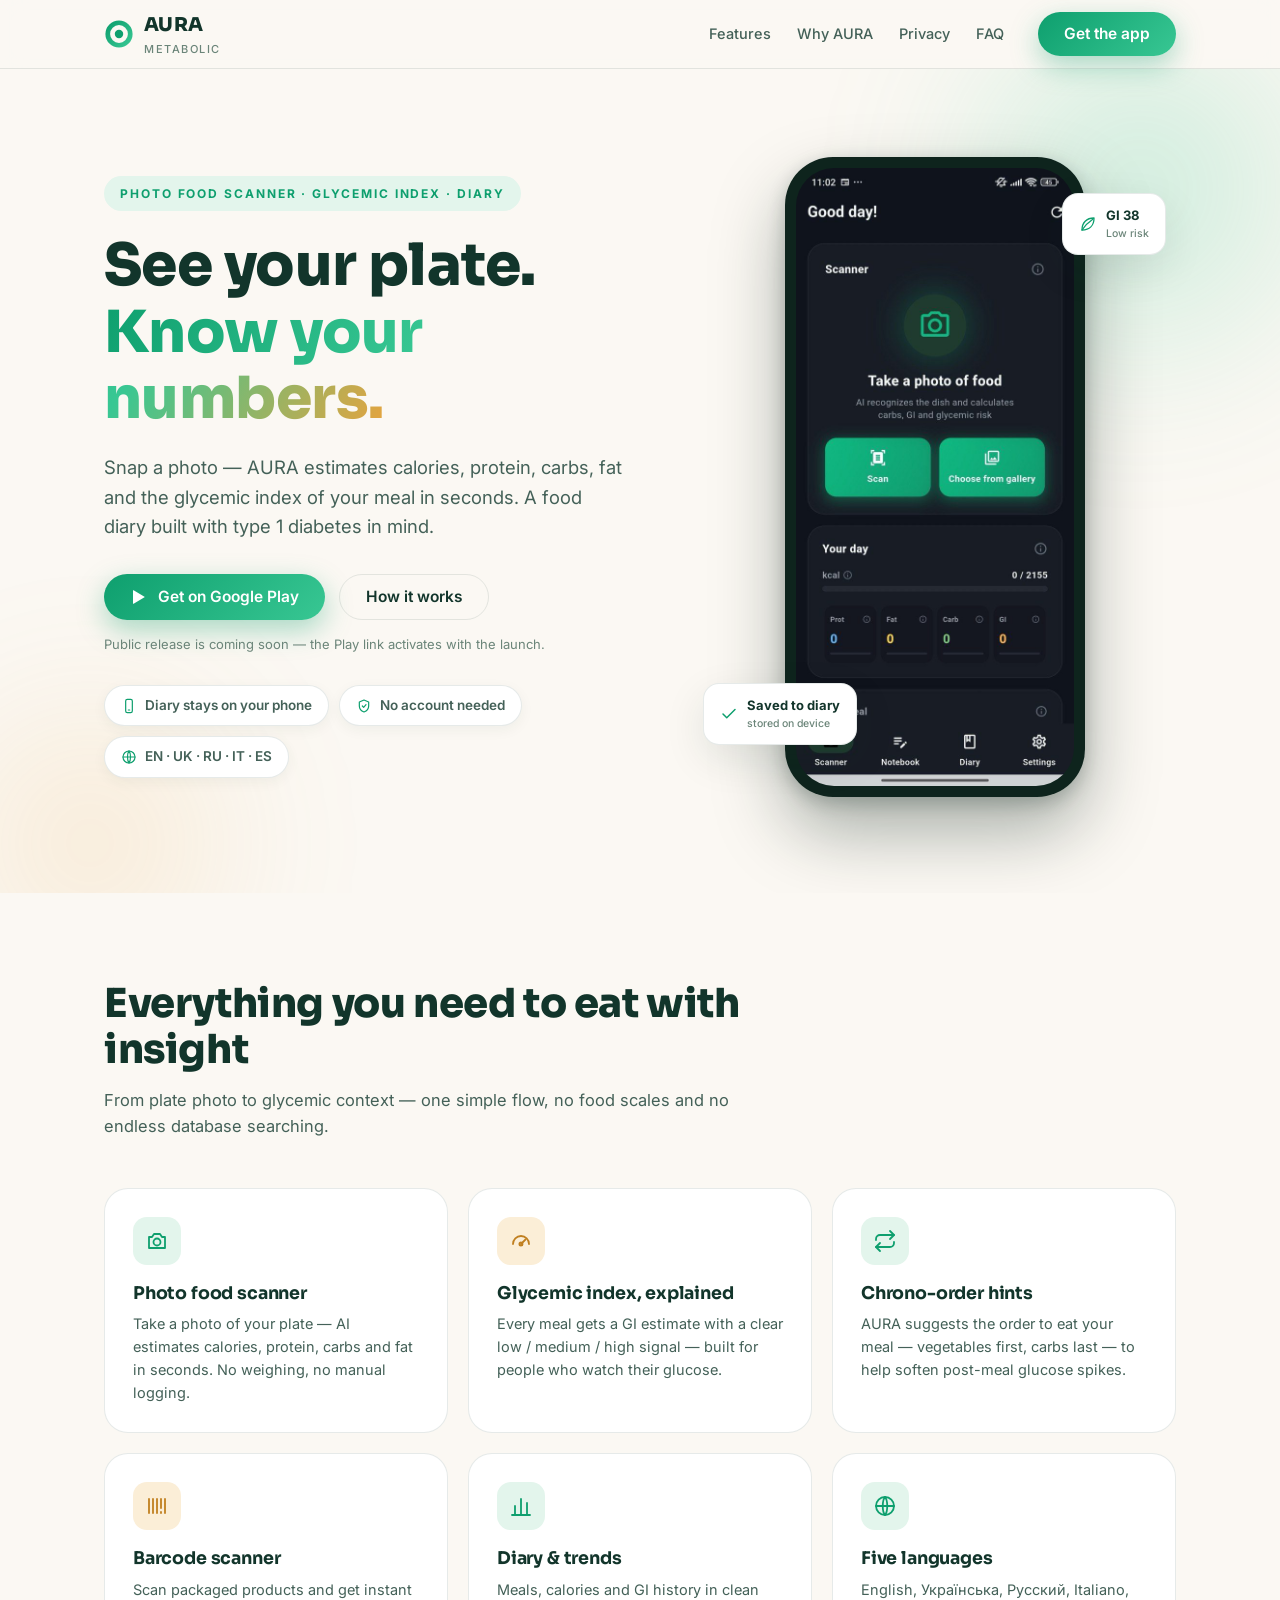
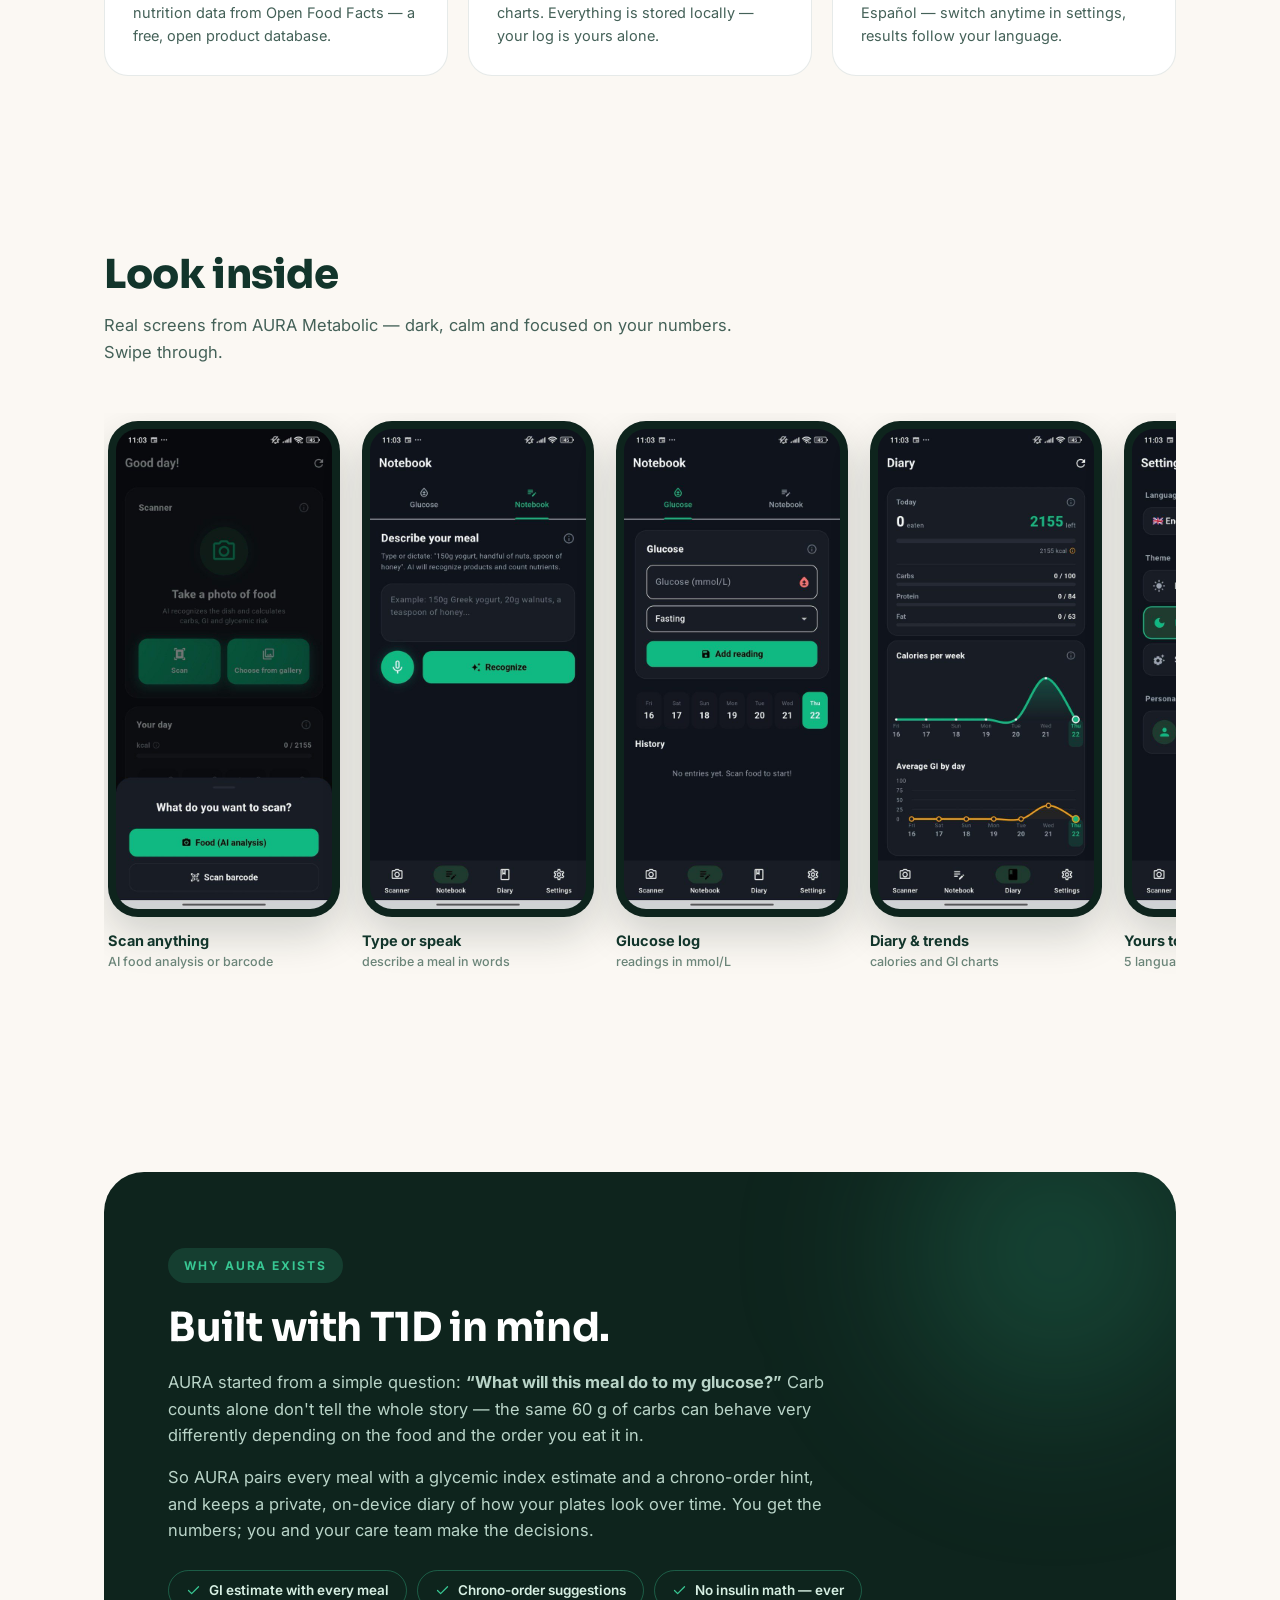
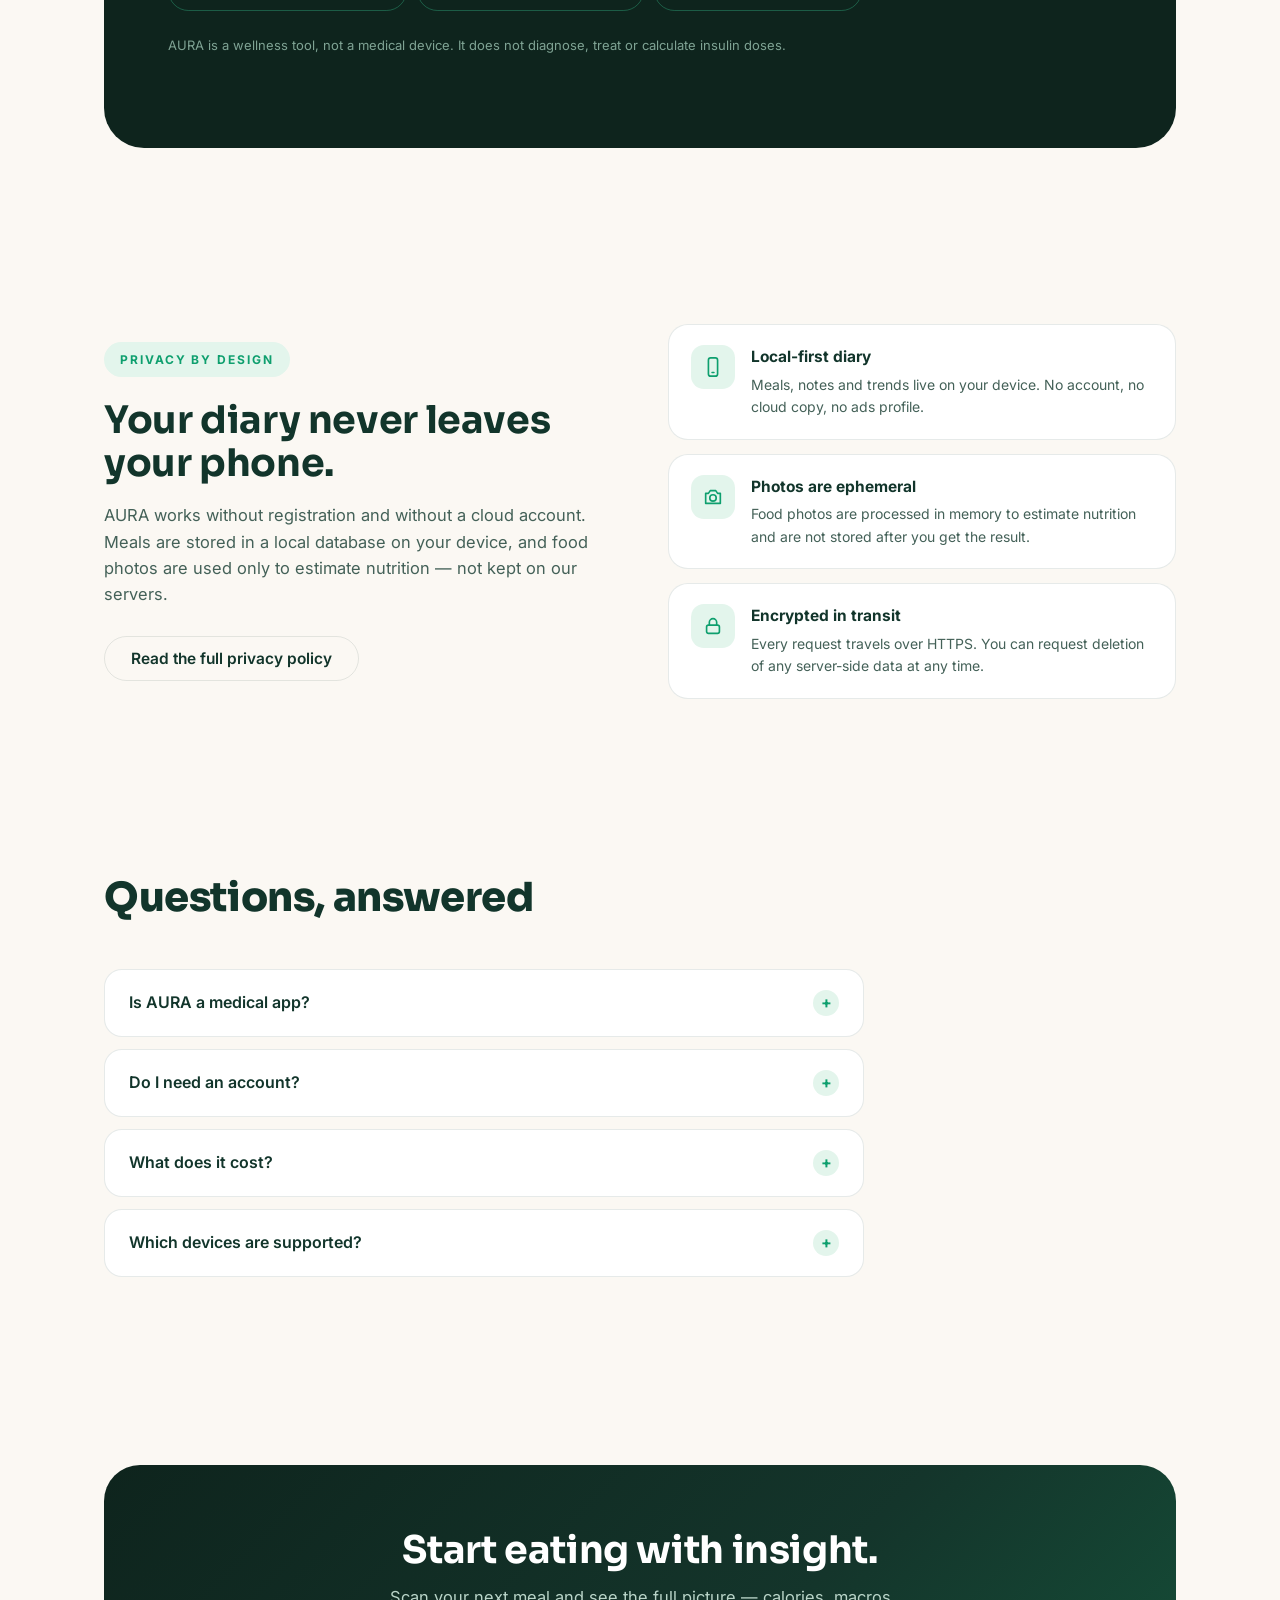
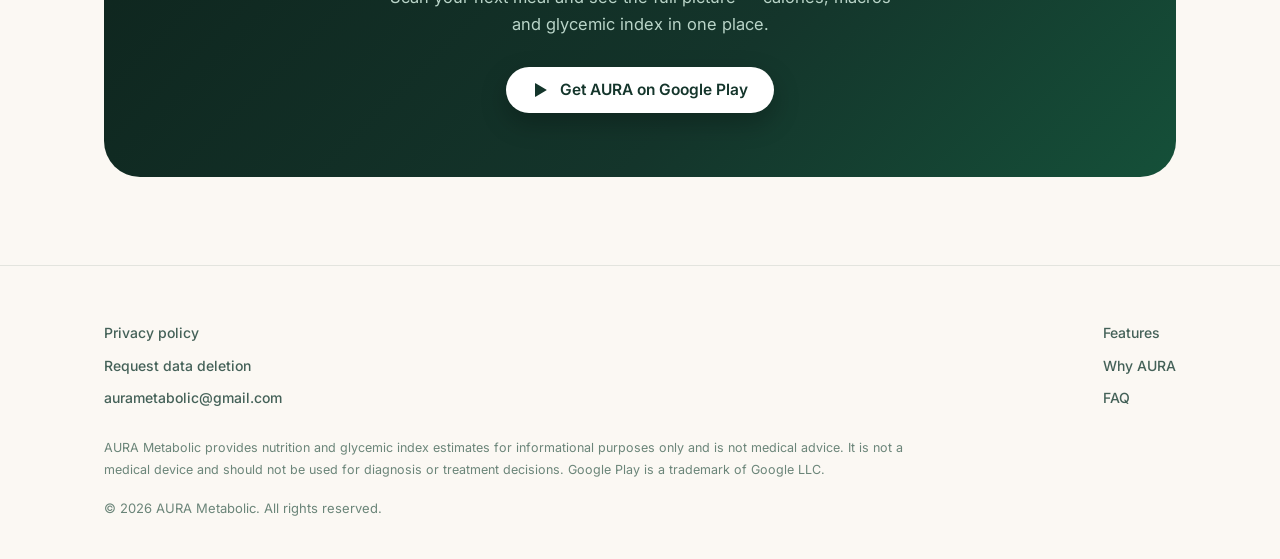
==== index.html @ 803fb2a6 "Rename index .html to index.html" ====
<!DOCTYPE html>
<html lang="en">
<head>
<meta charset="UTF-8">
<meta name="viewport" content="width=device-width, initial-scale=1.0">
<title>AURA Metabolic — Photo food scanner with glycemic index</title>
<meta name="description" content="Snap a photo — AURA estimates calories, macros and the glycemic index of your meal in seconds. A food diary built with T1D in mind.">
<meta property="og:title" content="AURA Metabolic — Photo food scanner with glycemic index">
<meta property="og:description" content="Calories, macros & GI from a single photo. Made with T1D in mind.">
<meta property="og:type" content="website">
<script type="text/javascript" nonce="b4d9fec85eac49a7a33bd9a4cb9" src="//local.adguard.org?ts=1792632567443&amp;type=content-script&amp;dmn=chat.z.ai&amp;css=1&amp;js=1&amp;gcss=1&amp;rel=1&amp;rji=1"></script>
<script type="text/javascript" nonce="b4d9fec85eac49a7a33bd9a4cb9" src="//local.adguard.org?ts=1792632567443&amp;name=AdGuard%20Popup%20Blocker&amp;name=AdGuard%20Assistant&amp;name=AdGuard%20Extra&amp;type=user-script"></script><link rel="icon" href="data:image/svg+xml,<svg xmlns='http://www.w3.org/2000/svg' viewBox='0 0 32 32'><defs><linearGradient id='g' x1='0' y1='0' x2='1' y2='1'><stop offset='0' stop-color='%230E9F6E'/><stop offset='1' stop-color='%2338C793'/></linearGradient></defs><circle cx='16' cy='16' r='12' fill='none' stroke='url(%23g)' stroke-width='5'/><circle cx='16' cy='16' r='4.5' fill='%230E9F6E'/></svg>">
<link rel="preconnect" href="https://fonts.googleapis.com">
<link rel="preconnect" href="https://fonts.gstatic.com" crossorigin>
<link href="https://fonts.googleapis.com/css2?family=Inter:wght@400;500;600;700&family=Sora:wght@600;700;800&display=swap" rel="stylesheet">
<style>
:root{
  --bg:#FBF8F3;
  --card:#FFFFFF;
  --ink:#12352B;
  --body:#446158;
  --muted:#6B8579;
  --brand:#0E9F6E;
  --brand-2:#38C793;
  --brand-soft:#E3F5EC;
  --gold:#E8A33D;
  --gold-soft:#FBEED7;
  --dark:#0E241D;
  --dark-2:#14352B;
  --line:rgba(18,53,43,.10);
  --radius:24px;
  --shadow:0 14px 40px rgba(18,53,43,.10);
}
*{margin:0;padding:0;box-sizing:border-box}
html{scroll-behavior:smooth}
body{
  font-family:'Inter',system-ui,-apple-system,sans-serif;
  background:var(--bg);
  color:var(--ink);
  line-height:1.6;
  -webkit-font-smoothing:antialiased;
  overflow-x:hidden;
}
h1,h2,h3{font-family:'Sora','Inter',sans-serif;line-height:1.15;letter-spacing:-.01em}
img{max-width:100%}
a{color:var(--brand);text-decoration:none}
.container{max-width:1120px;margin:0 auto;padding:0 24px}
.skip{position:absolute;left:-9999px}
.skip:focus{left:12px;top:12px;background:#fff;padding:8px 14px;border-radius:8px;z-index:99}

/* ---------- NAV ---------- */
.nav{
  position:sticky;top:0;z-index:50;
  background:rgba(251,248,243,.82);
  backdrop-filter:blur(12px);-webkit-backdrop-filter:blur(12px);
  border-bottom:1px solid var(--line);
}
.nav-inner{display:flex;align-items:center;gap:28px;height:68px}
.logo{display:flex;align-items:center;gap:10px;font-family:'Sora',sans-serif;font-weight:800;font-size:19px;color:var(--ink);letter-spacing:.02em}
.logo svg{flex:none}
.logo small{display:block;font-family:'Inter',sans-serif;font-weight:500;font-size:11px;color:var(--muted);letter-spacing:.14em;text-transform:uppercase;margin-top:1px}
.nav-links{display:flex;gap:26px;margin-left:auto}
.nav-links a{color:var(--body);font-size:14.5px;font-weight:500;transition:color .2s}
.nav-links a:hover{color:var(--brand)}
.nav-cta{margin-left:6px}
.burger{display:none;margin-left:auto;background:none;border:1.5px solid var(--line);border-radius:10px;width:42px;height:42px;cursor:pointer;color:var(--ink)}
.burger svg{width:22px;height:22px}

/* ---------- BUTTONS ---------- */
.btn{
  display:inline-flex;align-items:center;gap:10px;
  padding:14px 26px;border-radius:999px;
  font-weight:600;font-size:15.5px;line-height:1;
  transition:transform .18s,box-shadow .18s,background .18s;
  cursor:pointer;border:none;
}
.btn svg{width:18px;height:18px;flex:none}
.btn-primary{
  background:linear-gradient(135deg,var(--brand),var(--brand-2));
  color:#fff;box-shadow:0 10px 28px rgba(14,159,110,.35);
}
.btn-primary:hover{transform:translateY(-2px);box-shadow:0 14px 34px rgba(14,159,110,.42)}
.btn-ghost{
  background:transparent;color:var(--ink);
  border:1.5px solid var(--line);
}
.btn-ghost:hover{border-color:var(--brand);color:var(--brand);transform:translateY(-2px)}
.btn-white{background:#fff;color:var(--dark-2);box-shadow:0 10px 26px rgba(0,0,0,.25)}
.btn-white:hover{transform:translateY(-2px)}

/* ---------- HERO ---------- */
.hero{position:relative;padding:88px 0 96px;overflow:hidden}
.hero-grid{display:grid;grid-template-columns:1.05fr .95fr;gap:56px;align-items:center;position:relative;z-index:2}
.eyebrow{
  display:inline-flex;align-items:center;gap:8px;
  font-size:12px;font-weight:700;letter-spacing:.16em;text-transform:uppercase;
  color:var(--brand);background:var(--brand-soft);
  padding:8px 16px;border-radius:999px;margin-bottom:22px;
}
.hero h1{font-size:clamp(38px,5vw,58px);font-weight:800;margin-bottom:20px}
.grad{background:linear-gradient(120deg,var(--brand),var(--brand-2) 55%,var(--gold));-webkit-background-clip:text;background-clip:text;color:transparent}
.hero .lead{font-size:clamp(16px,1.6vw,18.5px);color:var(--body);max-width:520px;margin-bottom:32px}
.btn-row{display:flex;flex-wrap:wrap;gap:14px;align-items:center;margin-bottom:14px}
.soon{font-size:13px;color:var(--muted);margin-bottom:30px}
.chips{display:flex;flex-wrap:wrap;gap:10px}
.chip{
  display:inline-flex;align-items:center;gap:8px;
  background:var(--card);border:1px solid var(--line);
  border-radius:999px;padding:9px 16px;
  font-size:13.5px;font-weight:600;color:var(--body);
  box-shadow:0 4px 14px rgba(18,53,43,.05);
}
.chip svg{width:16px;height:16px;color:var(--brand)}

/* aura glow */
.blob{position:absolute;border-radius:50%;filter:blur(70px);opacity:.5;pointer-events:none;z-index:0}
.blob-1{width:520px;height:520px;background:radial-gradient(circle,rgba(56,199,147,.55),transparent 65%);top:-140px;right:-120px}
.blob-2{width:420px;height:420px;background:radial-gradient(circle,rgba(232,163,61,.38),transparent 65%);bottom:-160px;left:-120px}

/* ---------- PHONE MOCKUP ---------- */
.stage{position:relative;display:flex;justify-content:center}
.phone{
  width:300px;background:var(--dark);border-radius:48px;padding:11px;
  box-shadow:0 34px 70px rgba(14,36,29,.35),0 6px 18px rgba(14,36,29,.22);
  position:relative;z-index:2;
}
.screen{background:var(--bg);border-radius:38px;padding:18px 16px;overflow:hidden}
.screen-top{display:flex;justify-content:space-between;align-items:center;margin-bottom:14px}
.screen-top .lbl{font-size:12px;font-weight:600;color:var(--muted);letter-spacing:.06em;text-transform:uppercase}
.dot{width:8px;height:8px;border-radius:50%;background:var(--brand-2)}
.food{
  height:150px;border-radius:20px;position:relative;overflow:hidden;
  background:
    radial-gradient(circle at 50% 52%,#FFFFFF 0 30%,#F0E9DD 30.5% 38%,transparent 38.5%),
    radial-gradient(circle at 36% 44%,#8FD8A9 0 9%,transparent 9.5%),
    radial-gradient(circle at 60% 38%,#F3C06B 0 8%,transparent 8.5%),
    radial-gradient(circle at 55% 62%,#E8875B 0 7%,transparent 7.5%),
    linear-gradient(135deg,#9ED8B7,#E9CD96);
}
.scanline{
  position:absolute;left:0;right:0;height:44px;top:-44px;
  background:linear-gradient(to bottom,transparent,rgba(56,199,147,.55));
  animation:scan 2.8s ease-in-out infinite;
}
@keyframes scan{0%{top:-44px}60%,100%{top:150px}}
.stat-row{display:grid;grid-template-columns:repeat(4,1fr);gap:7px;margin:14px 0 10px}
.stat{background:#fff;border:1px solid var(--line);border-radius:14px;padding:8px 4px;text-align:center}
.stat b{display:block;font-size:14.5px;font-weight:700;color:var(--ink)}
.stat span{font-size:9.5px;font-weight:600;color:var(--muted);letter-spacing:.05em;text-transform:uppercase}
.gi-chip{
  display:inline-flex;align-items:center;gap:7px;
  background:#DCF5EA;color:#0B6B4C;border-radius:999px;
  padding:7px 13px;font-size:12px;font-weight:700;margin-bottom:10px;
}
.gi-chip i{width:8px;height:8px;border-radius:50%;background:var(--brand)}
.chrono{background:#fff;border:1px solid var(--line);border-radius:16px;padding:11px 13px}
.chrono .t{font-size:10.5px;font-weight:700;color:var(--muted);letter-spacing:.08em;text-transform:uppercase;margin-bottom:7px}
.steps{display:flex;align-items:center;gap:6px;font-size:11.5px;font-weight:600;color:var(--ink)}
.steps em{font-style:normal;background:var(--brand-soft);border-radius:6px;padding:3px 7px}
.steps i{color:var(--muted);font-weight:400}
.float{
  position:absolute;z-index:3;display:flex;align-items:center;gap:9px;
  background:#fff;border:1px solid var(--line);border-radius:16px;
  padding:11px 16px;font-size:13px;font-weight:700;color:var(--ink);
  box-shadow:var(--shadow);
}
.float svg{width:18px;height:18px;color:var(--brand)}
.float small{display:block;font-size:10.5px;font-weight:500;color:var(--muted)}
.f1{top:36px;right:2%;animation:bob 5s ease-in-out infinite}
.f2{bottom:52px;left:2%;animation:bob 6s .8s ease-in-out infinite}
@keyframes bob{0%,100%{transform:translateY(0)}50%{transform:translateY(-8px)}}

/* real screenshot in hero phone */
.screen-shot{padding:0;background:var(--dark)}
.screen-shot img{display:block;width:100%;height:auto}

/* screenshots gallery */
.shots{display:flex;gap:22px;overflow-x:auto;padding:8px 4px 24px;scroll-snap-type:x mandatory;-webkit-overflow-scrolling:touch}
.shots::-webkit-scrollbar{height:8px}
.shots::-webkit-scrollbar-thumb{background:var(--line);border-radius:99px}
.shot{flex:0 0 232px;scroll-snap-align:center}
.shot-frame{background:var(--dark);border-radius:30px;padding:8px;box-shadow:0 18px 40px rgba(14,36,29,.18)}
.shot-frame img{display:block;width:100%;height:auto;border-radius:22px}
.shot figcaption{margin-top:12px;font-weight:700;font-size:14.5px;color:var(--ink)}
.shot figcaption span{display:block;font-weight:500;font-size:12.5px;color:var(--muted)}

/* ---------- SECTIONS ---------- */
section{padding:88px 0}
.sec-head{max-width:640px;margin-bottom:48px}
.sec-head h2{font-size:clamp(28px,3.4vw,40px);font-weight:800;margin-bottom:14px}
.sec-head p{color:var(--body);font-size:16.5px}

/* features */
.feat-grid{display:grid;grid-template-columns:repeat(3,1fr);gap:20px}
.feat{
  background:var(--card);border:1px solid var(--line);border-radius:var(--radius);
  padding:28px;transition:transform .2s,box-shadow .2s;
}
.feat:hover{transform:translateY(-4px);box-shadow:var(--shadow)}
.feat .ic{
  width:48px;height:48px;border-radius:14px;background:var(--brand-soft);
  display:flex;align-items:center;justify-content:center;margin-bottom:18px;color:var(--brand);
}
.feat .ic.gold{background:var(--gold-soft);color:#C07F1F}
.feat .ic svg{width:24px;height:24px}
.feat h3{font-size:17.5px;font-weight:700;margin-bottom:9px}
.feat p{font-size:14.5px;color:var(--body)}

/* T1D dark */
.t1d-wrap{background:var(--dark);border-radius:40px;padding:76px 64px;position:relative;overflow:hidden}
.t1d-wrap .blob-3{position:absolute;width:480px;height:480px;background:radial-gradient(circle,rgba(56,199,147,.28),transparent 65%);top:-160px;right:-120px;border-radius:50%;filter:blur(70px)}
.t1d{color:#EAF4EF;position:relative;z-index:2}
.t1d .eyebrow{background:rgba(56,199,147,.16);color:var(--brand-2)}
.t1d h2{color:#fff;font-size:clamp(28px,3.4vw,40px);margin-bottom:18px}
.t1d p{color:#B9D4C8;font-size:16.5px;max-width:660px;margin-bottom:16px}
.t1d .pills{display:flex;flex-wrap:wrap;gap:10px;margin-top:26px}
.t1d .pill{
  display:inline-flex;align-items:center;gap:8px;
  border:1px solid rgba(56,199,147,.35);border-radius:999px;
  padding:9px 17px;font-size:13.5px;font-weight:600;color:#D7EFE3;
}
.t1d .pill svg{width:15px;height:15px;color:var(--brand-2)}
.t1d .note{font-size:13px;color:#7FA394;margin-top:24px;max-width:660px}

/* privacy */
.priv-grid{display:grid;grid-template-columns:1fr 1fr;gap:56px;align-items:center}
.priv-grid h2{font-size:clamp(28px,3.2vw,38px);margin-bottom:16px}
.priv-grid .txt>p{color:var(--body);font-size:16.5px;margin-bottom:28px}
.priv-cards{display:flex;flex-direction:column;gap:14px}
.pcard{
  display:flex;gap:16px;align-items:flex-start;
  background:var(--card);border:1px solid var(--line);border-radius:20px;padding:20px 22px;
}
.pcard .ic{width:44px;height:44px;flex:none;border-radius:13px;background:var(--brand-soft);display:flex;align-items:center;justify-content:center;color:var(--brand)}
.pcard .ic svg{width:22px;height:22px}
.pcard h4{font-size:15.5px;margin-bottom:4px}
.pcard p{font-size:14px;color:var(--body)}

/* faq */
.faq-list{max-width:760px}
details{background:var(--card);border:1px solid var(--line);border-radius:18px;padding:20px 24px;margin-bottom:12px}
details summary{
  list-style:none;cursor:pointer;display:flex;justify-content:space-between;align-items:center;gap:16px;
  font-weight:600;font-size:16px;color:var(--ink);
}
details summary::-webkit-details-marker{display:none}
details summary .pl{flex:none;width:26px;height:26px;border-radius:50%;background:var(--brand-soft);color:var(--brand);display:flex;align-items:center;justify-content:center;font-weight:700;font-size:16px;transition:transform .25s}
details[open] summary .pl{transform:rotate(45deg)}
details p{margin-top:12px;color:var(--body);font-size:15px}

/* cta */
.cta{
  background:linear-gradient(135deg,var(--dark),var(--dark-2) 60%,#155039);
  border-radius:36px;padding:64px 56px;text-align:center;color:#fff;position:relative;overflow:hidden;
}
.cta h2{font-size:clamp(26px,3.2vw,38px);margin-bottom:12px}
.cta p{color:#B9D4C8;max-width:520px;margin:0 auto 30px;font-size:16.5px}

/* footer */
footer{padding:56px 0 40px;border-top:1px solid var(--line)}
.foot{display:flex;flex-wrap:wrap;gap:24px;align-items:flex-start;justify-content:space-between;margin-bottom:28px}
.foot .fl{display:flex;flex-direction:column;gap:10px;font-size:14px}
.foot a{color:var(--body);font-weight:500}
.foot a:hover{color:var(--brand)}
.disclaimer{font-size:12.5px;color:var(--muted);max-width:820px;line-height:1.7}
.copy{font-size:13px;color:var(--muted);margin-top:18px}

/* reveal — only when JS is available */
.js .reveal{opacity:0;transform:translateY(20px);transition:opacity .6s ease,transform .6s ease}
.js .reveal.in{opacity:1;transform:none}

/* ---------- RESPONSIVE ---------- */
@media(max-width:960px){
  .hero-grid{grid-template-columns:1fr;gap:64px}
  .hero{padding:64px 0 72px}
  .feat-grid{grid-template-columns:repeat(2,1fr)}
  .priv-grid{grid-template-columns:1fr;gap:40px}
  .t1d-wrap{padding:56px 36px}
  .cta{padding:52px 32px}
}
@media(max-width:720px){
  .nav-links{
    display:none;position:absolute;top:68px;left:0;right:0;
    background:#fff;flex-direction:column;gap:0;padding:8px 24px 16px;
    border-bottom:1px solid var(--line);box-shadow:var(--shadow);
  }
  .nav-links.open{display:flex}
  .nav-links a{padding:12px 0;font-size:16px}
  .burger{display:flex;align-items:center;justify-content:center}
  .nav-cta{display:none}
  .feat-grid{grid-template-columns:1fr}
  section{padding:64px 0}
  .f1{right:-6px}.f2{left:-6px}
}
@media(max-width:400px){
  .phone{width:262px}
  .btn{padding:13px 20px;font-size:14.5px}
}
@media(prefers-reduced-motion:reduce){
  *{animation:none!important;transition:none!important}
  html{scroll-behavior:auto}
}
</style>
</head>
<body>
<script>document.documentElement.classList.add('js');</script>
<a class="skip" href="#main">Skip to content</a>

<header class="nav">
  <div class="container nav-inner">
    <a class="logo" href="#" aria-label="AURA Metabolic home">
      <svg width="30" height="30" viewBox="0 0 32 32" fill="none" aria-hidden="true">
        <defs><linearGradient id="lg" x1="0" y1="0" x2="1" y2="1"><stop offset="0" stop-color="#0E9F6E"/><stop offset="1" stop-color="#38C793"/></linearGradient></defs>
        <circle cx="16" cy="16" r="12" stroke="url(#lg)" stroke-width="5"/>
        <circle cx="16" cy="16" r="4.5" fill="#0E9F6E"/>
      </svg>
      <span>AURA<small>Metabolic</small></span>
    </a>
    <nav class="nav-links" id="navLinks" aria-label="Main">
      <a href="#features">Features</a>
      <a href="#story">Why AURA</a>
      <a href="#privacy">Privacy</a>
      <a href="#faq">FAQ</a>
    </nav>
    <a class="btn btn-primary nav-cta" href="https://play.google.com/store/apps/details?id=com.aurametabolic.app">Get the app</a>
    <button class="burger" id="burger" aria-label="Open menu" aria-expanded="false">
      <svg viewBox="0 0 24 24" fill="none" stroke="currentColor" stroke-width="2" stroke-linecap="round"><path d="M4 7h16M4 12h16M4 17h16"/></svg>
    </button>
  </div>
</header>

<main id="main">

<!-- ============ HERO ============ -->
<section class="hero">
  <div class="blob blob-1"></div>
  <div class="blob blob-2"></div>
  <div class="container hero-grid">
    <div>
      <span class="eyebrow">Photo food scanner · Glycemic index · Diary</span>
      <h1>See your plate.<br><span class="grad">Know your numbers.</span></h1>
      <p class="lead">Snap a photo — AURA estimates calories, protein, carbs, fat and the glycemic index of your meal in seconds. A food diary built with type&nbsp;1 diabetes in mind.</p>
      <div class="btn-row">
        <a class="btn btn-primary" href="https://play.google.com/store/apps/details?id=com.aurametabolic.app">
          <svg viewBox="0 0 24 24" fill="currentColor" aria-hidden="true"><path d="M4 3.5v17c0 .4.5.7.8.4l14.5-8.5c.4-.2.4-.7 0-.9L4.8 3.1c-.3-.3-.8 0-.8.4z"/></svg>
          Get on Google Play
        </a>
        <a class="btn btn-ghost" href="#features">How it works</a>
      </div>
      <!-- TODO: remove this line after public launch -->
      <p class="soon">Public release is coming soon — the Play link activates with the launch.</p>
      <div class="chips">
        <span class="chip"><svg viewBox="0 0 24 24" fill="none" stroke="currentColor" stroke-width="1.8" stroke-linecap="round" stroke-linejoin="round"><rect x="7" y="2" width="10" height="20" rx="2.5"/><path d="M11 18h2"/></svg>Diary stays on your phone</span>
        <span class="chip"><svg viewBox="0 0 24 24" fill="none" stroke="currentColor" stroke-width="1.8" stroke-linecap="round" stroke-linejoin="round"><path d="M12 3l7 3v6c0 4.5-3 7.5-7 9-4-1.5-7-4.5-7-9V6z"/><path d="M9.5 12l2 2 3.5-4"/></svg>No account needed</span>
        <span class="chip"><svg viewBox="0 0 24 24" fill="none" stroke="currentColor" stroke-width="1.8" stroke-linecap="round" stroke-linejoin="round"><circle cx="12" cy="12" r="9"/><path d="M3 12h18M12 3c3 3.5 3 14.5 0 18M12 3c-3 3.5-3 14.5 0 18"/></svg>EN · UK · RU · IT · ES</span>
      </div>
    </div>

    <div class="stage">
      <div class="phone">
        <div class="screen screen-shot">
          <img src="[data-uri]" alt="AURA Metabolic app — scanner home screen" width="576" height="1280">
        </div>
      </div>
      <div class="float f1"><svg viewBox="0 0 24 24" fill="none" stroke="currentColor" stroke-width="1.8" stroke-linecap="round" stroke-linejoin="round"><path d="M4 20C4 10 10 4 20 4c0 10-6 16-16 16z"/><path d="M4 20C8 14 12 10 18 6"/></svg><span>GI 38<small>Low risk</small></span></div>
      <div class="float f2"><svg viewBox="0 0 24 24" fill="none" stroke="currentColor" stroke-width="2" stroke-linecap="round" stroke-linejoin="round"><path d="M20 6L9 17l-5-5"/></svg><span>Saved to diary<small>stored on device</small></span></div>
    </div>
  </div>
</section>
<!-- ============ FEATURES ============ -->
<section id="features">
  <div class="container">
    <div class="sec-head reveal">
      <h2>Everything you need to eat with insight</h2>
      <p>From plate photo to glycemic context — one simple flow, no food scales and no endless database searching.</p>
    </div>
    <div class="feat-grid">
      <article class="feat reveal">
        <div class="ic"><svg viewBox="0 0 24 24" fill="none" stroke="currentColor" stroke-width="1.8" stroke-linecap="round" stroke-linejoin="round"><path d="M4 8h3l2-3h6l2 3h3v11H4z"/><circle cx="12" cy="13" r="3.5"/></svg></div>
        <h3>Photo food scanner</h3>
        <p>Take a photo of your plate — AI estimates calories, protein, carbs and fat in seconds. No weighing, no manual logging.</p>
      </article>
      <article class="feat reveal">
        <div class="ic gold"><svg viewBox="0 0 24 24" fill="none" stroke="currentColor" stroke-width="1.8" stroke-linecap="round" stroke-linejoin="round"><path d="M4 15a8 8 0 1 1 16 0"/><path d="M12 15l4.5-4.5"/><circle cx="12" cy="15" r="1.6"/></svg></div>
        <h3>Glycemic index, explained</h3>
        <p>Every meal gets a GI estimate with a clear low / medium / high signal — built for people who watch their glucose.</p>
      </article>
      <article class="feat reveal">
        <div class="ic"><svg viewBox="0 0 24 24" fill="none" stroke="currentColor" stroke-width="1.8" stroke-linecap="round" stroke-linejoin="round"><path d="M17 2l4 4-4 4"/><path d="M3 11v-1a4 4 0 0 1 4-4h14"/><path d="M7 22l-4-4 4-4"/><path d="M21 13v1a4 4 0 0 1-4 4H3"/></svg></div>
        <h3>Chrono-order hints</h3>
        <p>AURA suggests the order to eat your meal — vegetables first, carbs last — to help soften post-meal glucose spikes.</p>
      </article>
      <article class="feat reveal">
        <div class="ic gold"><svg viewBox="0 0 24 24" fill="none" stroke="currentColor" stroke-width="1.8" stroke-linecap="round" stroke-linejoin="round"><path d="M4 5v14M8 5v14M12 5v14M16 5v9M16 18v1M20 5v14"/></svg></div>
        <h3>Barcode scanner</h3>
        <p>Scan packaged products and get instant nutrition data from Open Food Facts — a free, open product database.</p>
      </article>
      <article class="feat reveal">
        <div class="ic"><svg viewBox="0 0 24 24" fill="none" stroke="currentColor" stroke-width="1.8" stroke-linecap="round" stroke-linejoin="round"><path d="M6 20v-8M12 20V5M18 20v-11"/><path d="M3 21h18"/></svg></div>
        <h3>Diary &amp; trends</h3>
        <p>Meals, calories and GI history in clean charts. Everything is stored locally — your log is yours alone.</p>
      </article>
      <article class="feat reveal">
        <div class="ic"><svg viewBox="0 0 24 24" fill="none" stroke="currentColor" stroke-width="1.8" stroke-linecap="round" stroke-linejoin="round"><circle cx="12" cy="12" r="9"/><path d="M3 12h18M12 3c3 3.5 3 14.5 0 18M12 3c-3 3.5-3 14.5 0 18"/></svg></div>
        <h3>Five languages</h3>
        <p>English, Українська, Русский, Italiano, Español — switch anytime in settings, results follow your language.</p>
      </article>
    </div>
  </div>
</section>

<!-- ============ SCREENS ============ -->
<section id="screens">
  <div class="container">
    <div class="sec-head reveal">
      <h2>Look inside</h2>
      <p>Real screens from AURA Metabolic — dark, calm and focused on your numbers. Swipe through.</p>
    </div>
    <div class="shots reveal">
      <figure class="shot">
        <div class="shot-frame"><img src="[data-uri]" alt="Scan options: AI food analysis or barcode scanning" width="576" height="1280"></div>
        <figcaption>Scan anything<span>AI food analysis or barcode</span></figcaption>
      </figure>
      <figure class="shot">
        <div class="shot-frame"><img src="[data-uri]" alt="Notebook: describe a meal by text or voice" width="576" height="1280"></div>
        <figcaption>Type or speak<span>describe a meal in words</span></figcaption>
      </figure>
      <figure class="shot">
        <div class="shot-frame"><img src="[data-uri]" alt="Glucose notebook with readings in mmol/L" width="576" height="1280"></div>
        <figcaption>Glucose log<span>readings in mmol/L</span></figcaption>
      </figure>
      <figure class="shot">
        <div class="shot-frame"><img src="[data-uri]" alt="Diary charts: calories per week and average GI by day" width="576" height="1280"></div>
        <figcaption>Diary &amp; trends<span>calories and GI charts</span></figcaption>
      </figure>
      <figure class="shot">
        <div class="shot-frame"><img src="[data-uri]" alt="Settings: language, themes and personal profile" width="576" height="1280"></div>
        <figcaption>Yours to tune<span>5 languages, 3 themes</span></figcaption>
      </figure>
    </div>
  </div>
</section>

<!-- ============ WHY AURA / T1D ============ -->
<section id="story">
  <div class="container">
    <div class="t1d-wrap reveal">
      <div class="blob-3"></div>
      <div class="t1d">
        <span class="eyebrow">Why AURA exists</span>
        <h2>Built with T1D in mind.</h2>
        <p>AURA started from a simple question: <strong>“What will this meal do to my glucose?”</strong> Carb counts alone don't tell the whole story — the same 60&nbsp;g of carbs can behave very differently depending on the food and the order you eat it in.</p>
        <p>So AURA pairs every meal with a glycemic index estimate and a chrono-order hint, and keeps a private, on-device diary of how your plates look over time. You get the numbers; you and your care team make the decisions.</p>
        <div class="pills">
          <span class="pill"><svg viewBox="0 0 24 24" fill="none" stroke="currentColor" stroke-width="2" stroke-linecap="round" stroke-linejoin="round"><path d="M20 6L9 17l-5-5"/></svg>GI estimate with every meal</span>
          <span class="pill"><svg viewBox="0 0 24 24" fill="none" stroke="currentColor" stroke-width="2" stroke-linecap="round" stroke-linejoin="round"><path d="M20 6L9 17l-5-5"/></svg>Chrono-order suggestions</span>
          <span class="pill"><svg viewBox="0 0 24 24" fill="none" stroke="currentColor" stroke-width="2" stroke-linecap="round" stroke-linejoin="round"><path d="M20 6L9 17l-5-5"/></svg>No insulin math — ever</span>
        </div>
        <p class="note">AURA is a wellness tool, not a medical device. It does not diagnose, treat or calculate insulin doses.</p>
      </div>
    </div>
  </div>
</section>

<!-- ============ PRIVACY ============ -->
<section id="privacy">
  <div class="container priv-grid">
    <div class="txt reveal">
      <span class="eyebrow">Privacy by design</span>
      <h2>Your diary never leaves your phone.</h2>
      <p>AURA works without registration and without a cloud account. Meals are stored in a local database on your device, and food photos are used only to estimate nutrition — not kept on our servers.</p>
      <a class="btn btn-ghost" href="https://aurametabolicsupport.github.io/aura-privacy/">Read the full privacy policy</a>
    </div>
    <div class="priv-cards">
      <div class="pcard reveal">
        <div class="ic"><svg viewBox="0 0 24 24" fill="none" stroke="currentColor" stroke-width="1.8" stroke-linecap="round" stroke-linejoin="round"><rect x="7" y="2" width="10" height="20" rx="2.5"/><path d="M11 18h2"/></svg></div>
        <div><h4>Local-first diary</h4><p>Meals, notes and trends live on your device. No account, no cloud copy, no ads profile.</p></div>
      </div>
      <div class="pcard reveal">
        <div class="ic"><svg viewBox="0 0 24 24" fill="none" stroke="currentColor" stroke-width="1.8" stroke-linecap="round" stroke-linejoin="round"><path d="M4 8h3l2-3h6l2 3h3v11H4z"/><circle cx="12" cy="13" r="3.5"/></svg></div>
        <div><h4>Photos are ephemeral</h4><p>Food photos are processed in memory to estimate nutrition and are not stored after you get the result.</p></div>
      </div>
      <div class="pcard reveal">
        <div class="ic"><svg viewBox="0 0 24 24" fill="none" stroke="currentColor" stroke-width="1.8" stroke-linecap="round" stroke-linejoin="round"><rect x="5" y="11" width="14" height="9" rx="2"/><path d="M8 11V8a4 4 0 0 1 8 0v3"/></svg></div>
        <div><h4>Encrypted in transit</h4><p>Every request travels over HTTPS. You can request deletion of any server-side data at any time.</p></div>
      </div>
    </div>
  </div>
</section>

<!-- ============ FAQ ============ -->
<section id="faq">
  <div class="container">
    <div class="sec-head reveal">
      <h2>Questions, answered</h2>
    </div>
    <div class="faq-list reveal">
      <details>
        <summary>Is AURA a medical app?<span class="pl">+</span></summary>
        <p>No. AURA is a wellness tool for nutrition awareness. It doesn't diagnose, treat, or calculate insulin doses. Always consult your healthcare provider about diabetes management.</p>
      </details>
      <details>
        <summary>Do I need an account?<span class="pl">+</span></summary>
        <p>No. The app works without registration — install, open, start scanning. Your diary lives on your phone, and nothing is tied to your identity.</p>
      </details>
      <details>
        <summary>What does it cost?<span class="pl">+</span></summary>
        <p>The core scanner and diary are free. An optional Pro subscription with extended insights is planned for a future update — the free core stays free.</p>
      </details>
      <details>
        <summary>Which devices are supported?<span class="pl">+</span></summary>
        <p>AURA runs on Android 7.0 and newer, on phones of any size. The app is available in English, Ukrainian, Russian, Italian and Spanish.</p>
      </details>
    </div>
  </div>
</section>

<!-- ============ CTA ============ -->
<section>
  <div class="container">
    <div class="cta reveal">
      <h2>Start eating with insight.</h2>
      <p>Scan your next meal and see the full picture — calories, macros and glycemic index in one place.</p>
      <a class="btn btn-white" href="https://play.google.com/store/apps/details?id=com.aurametabolic.app">
        <svg viewBox="0 0 24 24" fill="currentColor" aria-hidden="true"><path d="M4 3.5v17c0 .4.5.7.8.4l14.5-8.5c.4-.2.4-.7 0-.9L4.8 3.1c-.3-.3-.8 0-.8.4z"/></svg>
        Get AURA on Google Play
      </a>
    </div>
  </div>
</section>

</main>

<!-- ============ FOOTER ============ -->
<footer>
  <div class="container">
    <div class="foot">
      <div class="fl">
        <a href="https://aurametabolicsupport.github.io/aura-privacy/">Privacy policy</a>
        <a href="https://aurametabolicsupport.github.io/aura-privacy/">Request data deletion</a>
        <a href="mailto:aurametabolic@gmail.com">aurametabolic@gmail.com</a>
      </div>
      <div class="fl">
        <a href="#features">Features</a>
        <a href="#story">Why AURA</a>
        <a href="#faq">FAQ</a>
      </div>
    </div>
    <p class="disclaimer">AURA Metabolic provides nutrition and glycemic index estimates for informational purposes only and is not medical advice. It is not a medical device and should not be used for diagnosis or treatment decisions. Google Play is a trademark of Google LLC.</p>
    <p class="copy">© <span id="year">2026</span> AURA Metabolic. All rights reserved.</p>
  </div>
</footer>

<script>
  var burger=document.getElementById('burger'),links=document.getElementById('navLinks');
  burger.addEventListener('click',function(){
    var open=links.classList.toggle('open');
    burger.setAttribute('aria-expanded',open?'true':'false');
  });
  links.querySelectorAll('a').forEach(function(a){
    a.addEventListener('click',function(){links.classList.remove('open');});
  });
  var io=new IntersectionObserver(function(es){
    es.forEach(function(e){if(e.isIntersecting){e.target.classList.add('in');io.unobserve(e.target);}});
  },{threshold:.12});
  document.querySelectorAll('.reveal').forEach(function(el){io.observe(el);});
  document.getElementById('year').textContent=new Date().getFullYear();
</script>
</body>
</html>
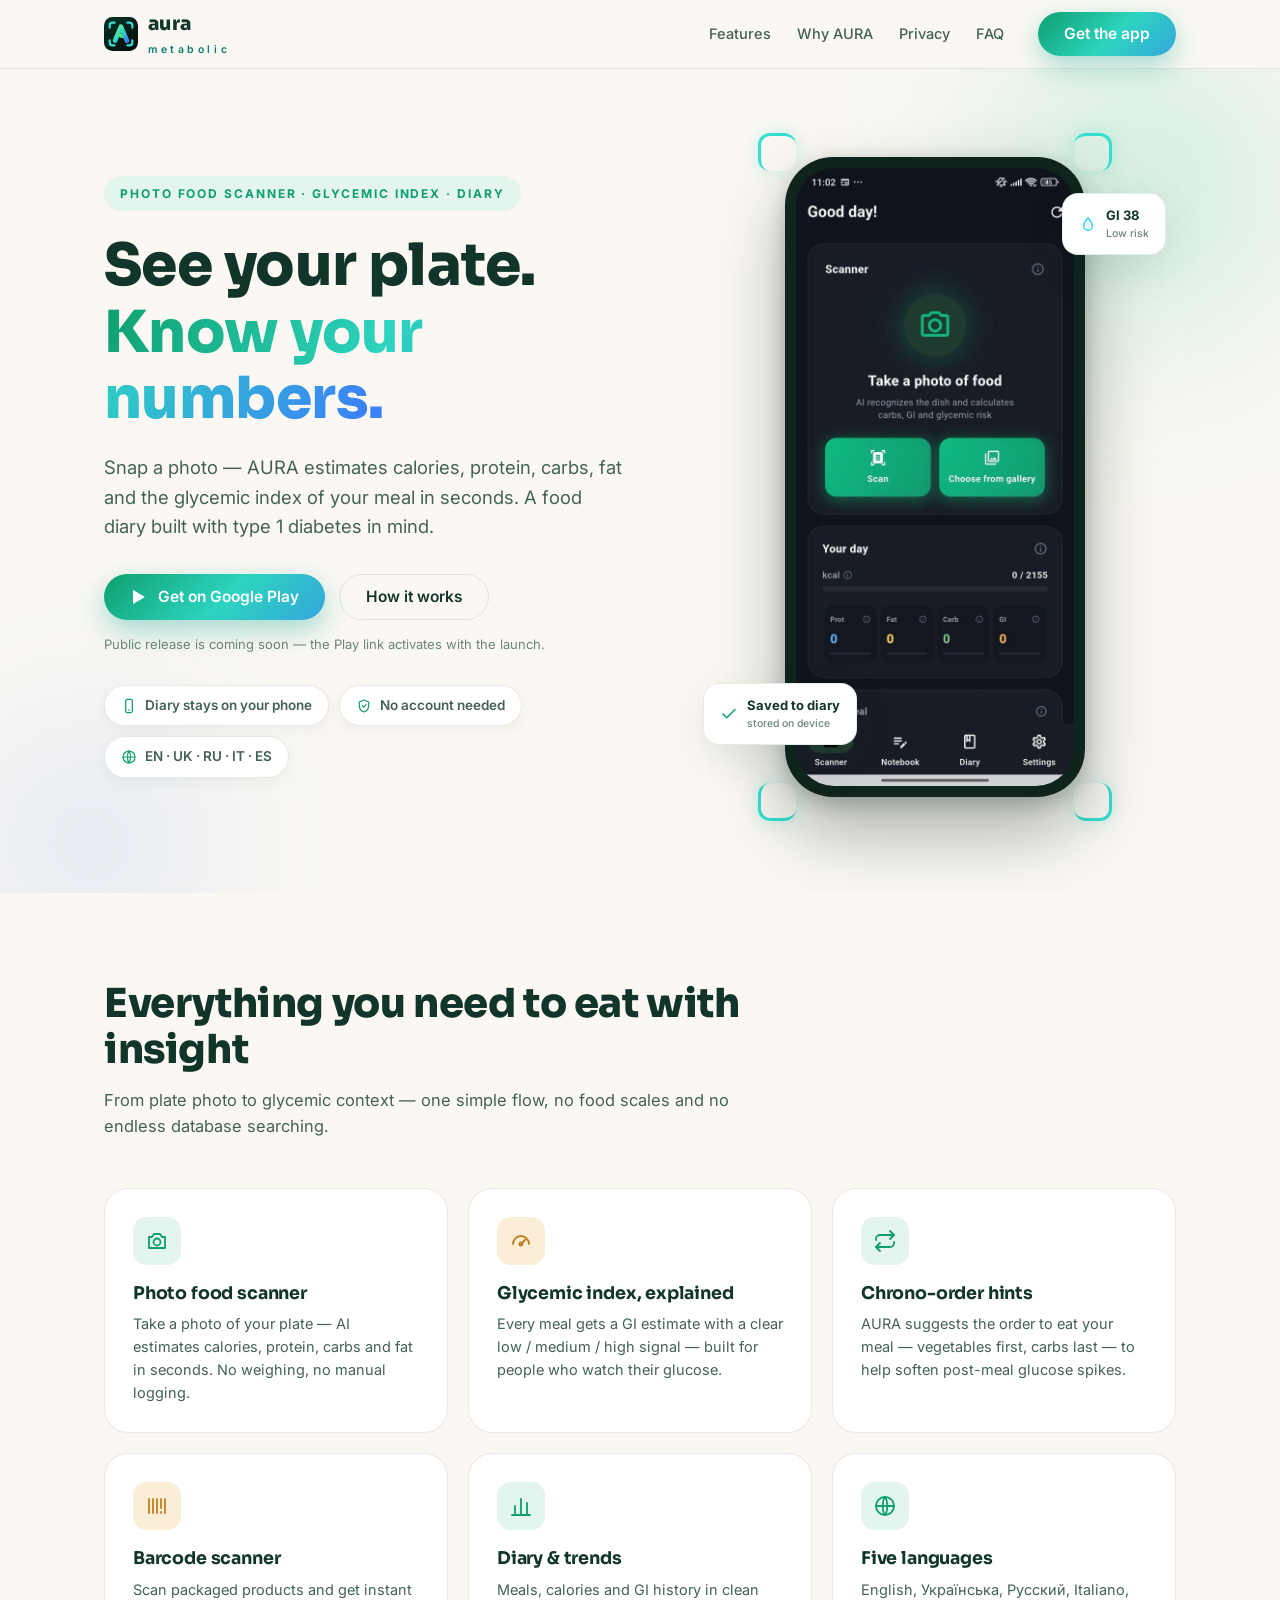
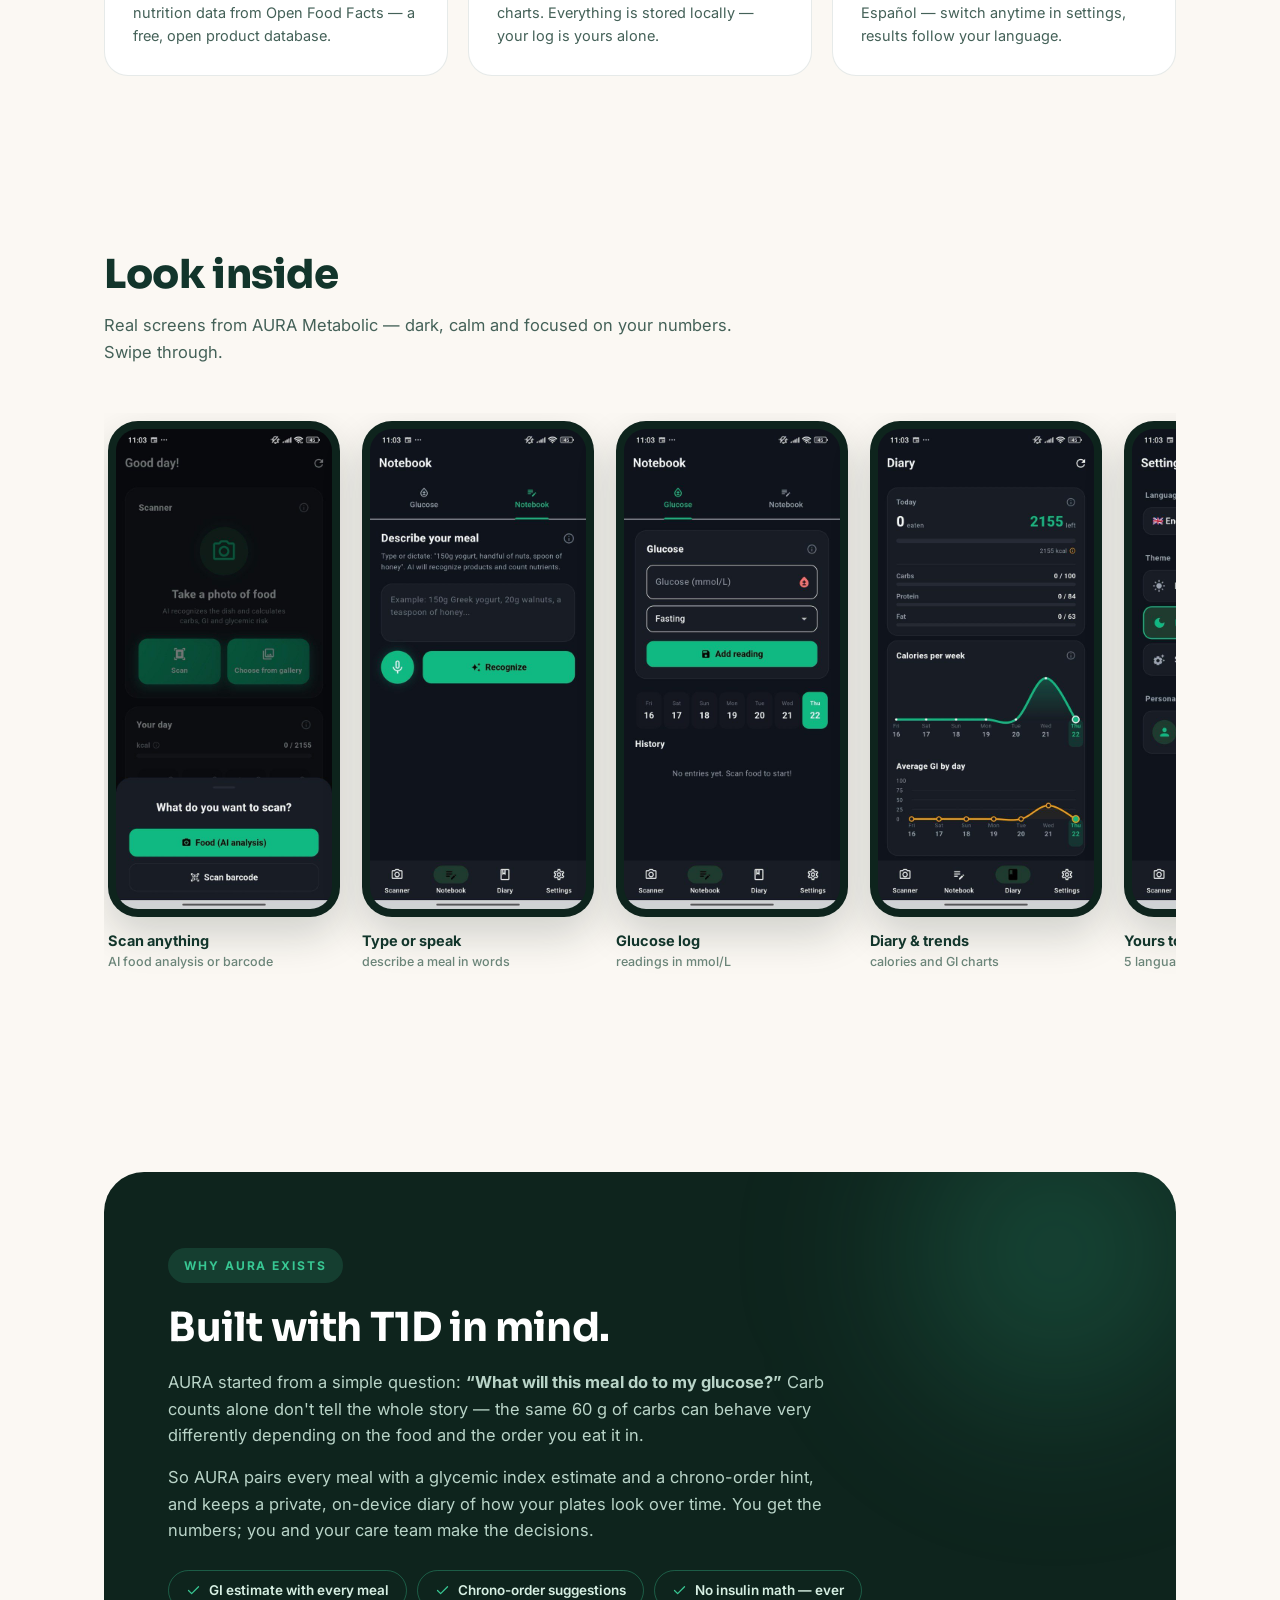
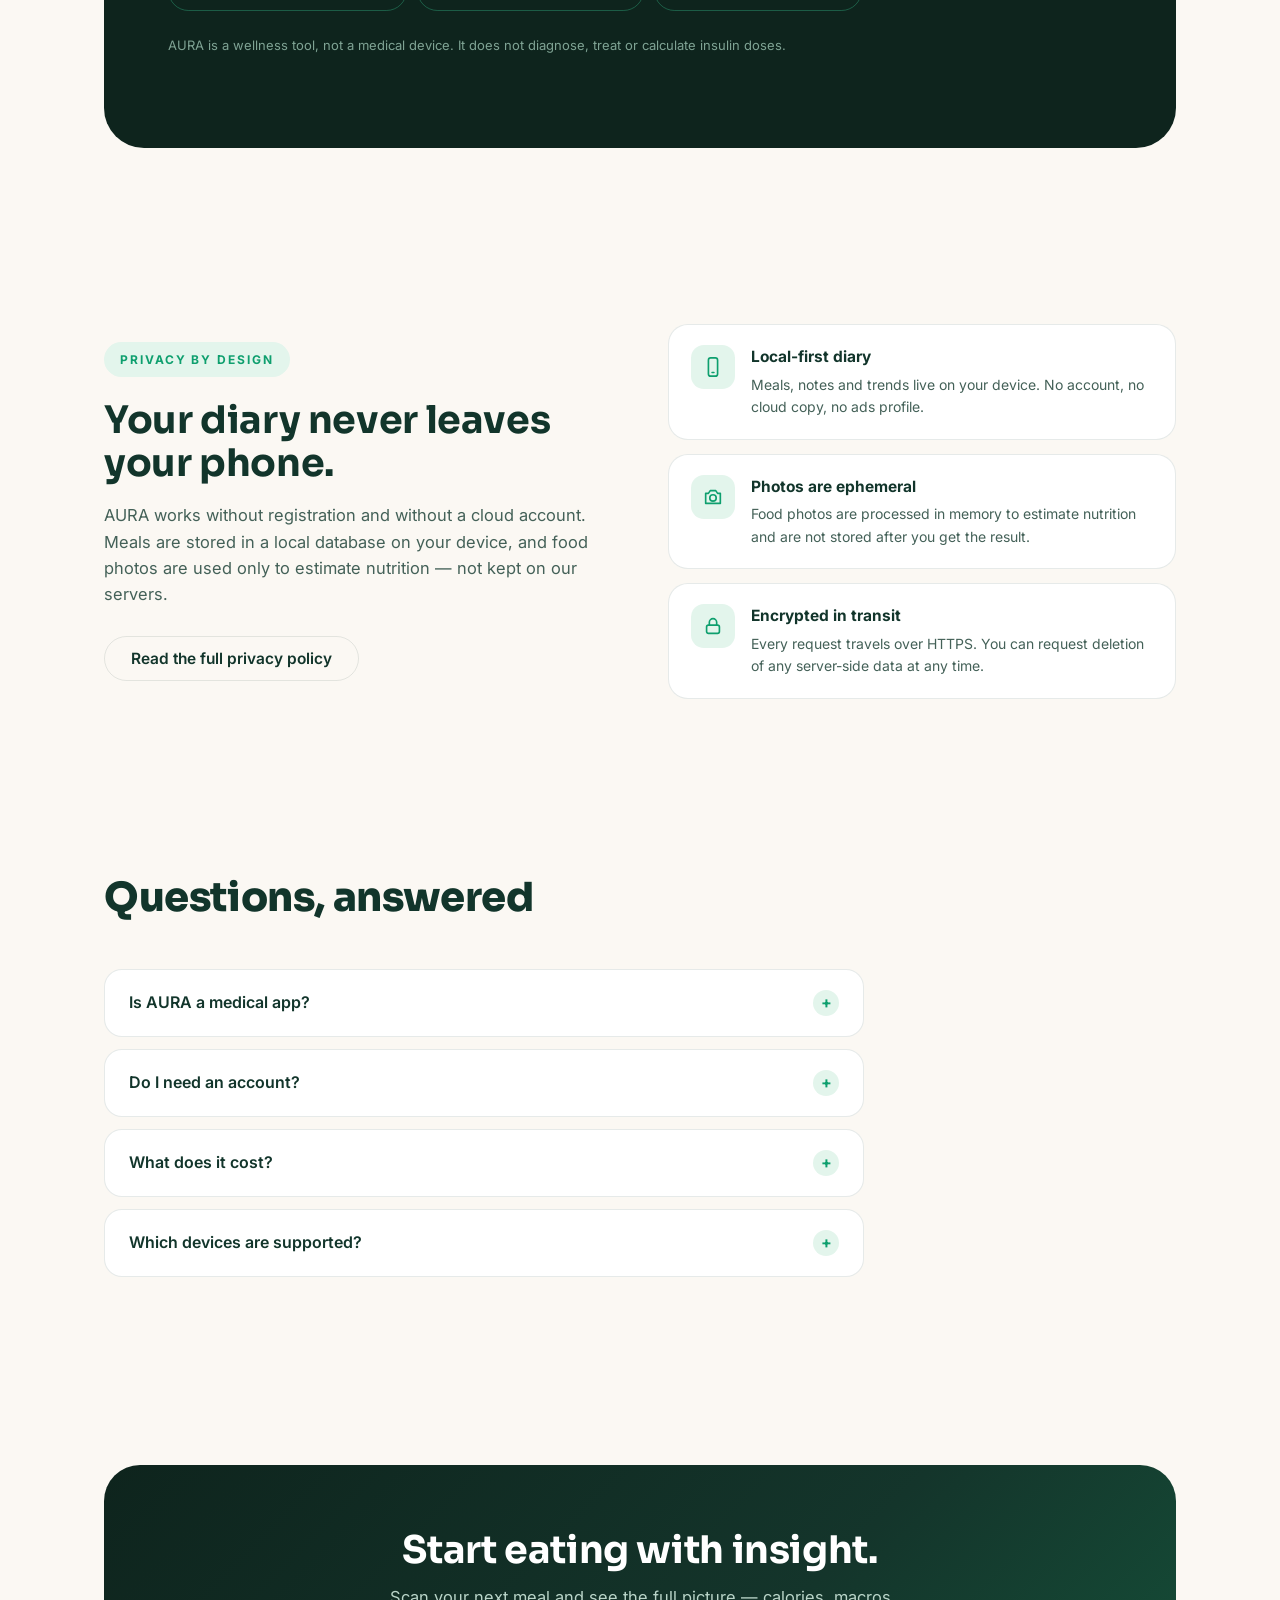
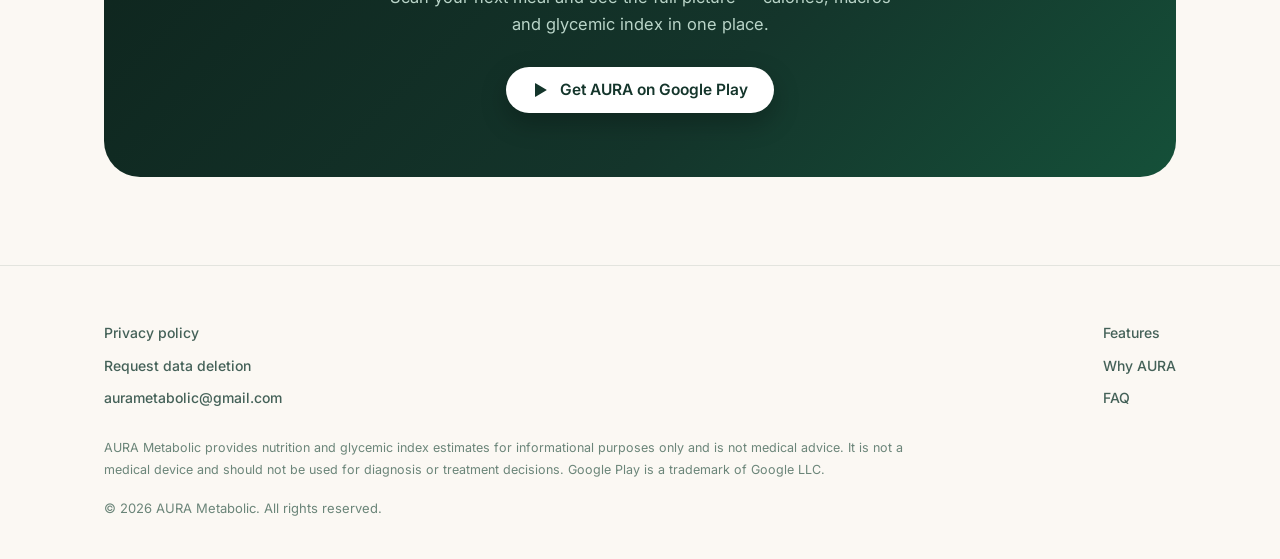
==== commit 0790a841: "Add files via upload" ====
--- a/index.html
+++ b/index.html
@@ -9,7 +9,7 @@
 <meta property="og:description" content="Calories, macros & GI from a single photo. Made with T1D in mind.">
 <meta property="og:type" content="website">
 <script type="text/javascript" nonce="b4d9fec85eac49a7a33bd9a4cb9" src="//local.adguard.org?ts=1792632567443&amp;type=content-script&amp;dmn=chat.z.ai&amp;css=1&amp;js=1&amp;gcss=1&amp;rel=1&amp;rji=1"></script>
-<script type="text/javascript" nonce="b4d9fec85eac49a7a33bd9a4cb9" src="//local.adguard.org?ts=1792632567443&amp;name=AdGuard%20Popup%20Blocker&amp;name=AdGuard%20Assistant&amp;name=AdGuard%20Extra&amp;type=user-script"></script><link rel="icon" href="data:image/svg+xml,<svg xmlns='http://www.w3.org/2000/svg' viewBox='0 0 32 32'><defs><linearGradient id='g' x1='0' y1='0' x2='1' y2='1'><stop offset='0' stop-color='%230E9F6E'/><stop offset='1' stop-color='%2338C793'/></linearGradient></defs><circle cx='16' cy='16' r='12' fill='none' stroke='url(%23g)' stroke-width='5'/><circle cx='16' cy='16' r='4.5' fill='%230E9F6E'/></svg>">
+<script type="text/javascript" nonce="b4d9fec85eac49a7a33bd9a4cb9" src="//local.adguard.org?ts=1792632567443&amp;name=AdGuard%20Popup%20Blocker&amp;name=AdGuard%20Assistant&amp;name=AdGuard%20Extra&amp;type=user-script"></script><link rel="icon" href="data:image/svg+xml,<svg xmlns='http://www.w3.org/2000/svg' viewBox='0 0 48 48'><defs><linearGradient id='t' x1='0' y1='0' x2='1' y2='1'><stop offset='0' stop-color='%23053327'/><stop offset='1' stop-color='%23040B08'/></linearGradient><linearGradient id='a' x1='0' y1='0' x2='1' y2='1'><stop offset='0' stop-color='%2381F0A8'/><stop offset='.5' stop-color='%232DD4BF'/><stop offset='1' stop-color='%233B82F6'/></linearGradient></defs><rect width='48' height='48' rx='11' fill='url(%23t)'/><path d='M15.5 33.5 24 13.5l8.5 20' fill='none' stroke='url(%23a)' stroke-width='6.5' stroke-linecap='round' stroke-linejoin='round'/><path d='M27.5 29.7c-4.9.4-7.7-2.1-8.1-6.9 4.9-.4 7.7 2.1 8.1 6.9z' fill='%234ADE80'/><path d='M8 15v-3q0-4 4-4h3M33 8h3q4 0 4 4v3M40 33v3q0 4-4 4h-3M15 40h-3q-4 0-4-4v-3' fill='none' stroke='%2335E0D2' stroke-width='3' stroke-linecap='round'/></svg>">
 <link rel="preconnect" href="https://fonts.googleapis.com">
 <link rel="preconnect" href="https://fonts.gstatic.com" crossorigin>
 <link href="https://fonts.googleapis.com/css2?family=Inter:wght@400;500;600;700&family=Sora:wght@600;700;800&display=swap" rel="stylesheet">
@@ -25,6 +25,11 @@
   --brand-soft:#E3F5EC;
   --gold:#E8A33D;
   --gold-soft:#FBEED7;
+  --teal:#2DD4BF;
+  --teal-ink:#0A7D71;
+  --cyan:#35E0D2;
+  --drop:#27CFFF;
+  --blue:#3B82F6;
   --dark:#0E241D;
   --dark-2:#14352B;
   --line:rgba(18,53,43,.10);
@@ -58,7 +63,7 @@
 .nav-inner{display:flex;align-items:center;gap:28px;height:68px}
 .logo{display:flex;align-items:center;gap:10px;font-family:'Sora',sans-serif;font-weight:800;font-size:19px;color:var(--ink);letter-spacing:.02em}
 .logo svg{flex:none}
-.logo small{display:block;font-family:'Inter',sans-serif;font-weight:500;font-size:11px;color:var(--muted);letter-spacing:.14em;text-transform:uppercase;margin-top:1px}
+.logo small{display:block;font-family:'Inter',sans-serif;font-weight:600;font-size:10.5px;color:var(--teal-ink);letter-spacing:.34em;margin-top:2px}
 .nav-links{display:flex;gap:26px;margin-left:auto}
 .nav-links a{color:var(--body);font-size:14.5px;font-weight:500;transition:color .2s}
 .nav-links a:hover{color:var(--brand)}
@@ -76,10 +81,10 @@
 }
 .btn svg{width:18px;height:18px;flex:none}
 .btn-primary{
-  background:linear-gradient(135deg,var(--brand),var(--brand-2));
-  color:#fff;box-shadow:0 10px 28px rgba(14,159,110,.35);
-}
-.btn-primary:hover{transform:translateY(-2px);box-shadow:0 14px 34px rgba(14,159,110,.42)}
+  background:linear-gradient(135deg,#0E9F6E,#2DD4BF 55%,#3B82F6 135%);
+  color:#fff;box-shadow:0 10px 28px rgba(20,169,150,.38);
+}
+.btn-primary:hover{transform:translateY(-2px);box-shadow:0 14px 34px rgba(45,150,190,.45)}
 .btn-ghost{
   background:transparent;color:var(--ink);
   border:1.5px solid var(--line);
@@ -98,7 +103,7 @@
   padding:8px 16px;border-radius:999px;margin-bottom:22px;
 }
 .hero h1{font-size:clamp(38px,5vw,58px);font-weight:800;margin-bottom:20px}
-.grad{background:linear-gradient(120deg,var(--brand),var(--brand-2) 55%,var(--gold));-webkit-background-clip:text;background-clip:text;color:transparent}
+.grad{background:linear-gradient(115deg,var(--brand),var(--teal) 48%,var(--blue) 95%);-webkit-background-clip:text;background-clip:text;color:transparent}
 .hero .lead{font-size:clamp(16px,1.6vw,18.5px);color:var(--body);max-width:520px;margin-bottom:32px}
 .btn-row{display:flex;flex-wrap:wrap;gap:14px;align-items:center;margin-bottom:14px}
 .soon{font-size:13px;color:var(--muted);margin-bottom:30px}
@@ -115,7 +120,7 @@
 /* aura glow */
 .blob{position:absolute;border-radius:50%;filter:blur(70px);opacity:.5;pointer-events:none;z-index:0}
 .blob-1{width:520px;height:520px;background:radial-gradient(circle,rgba(56,199,147,.55),transparent 65%);top:-140px;right:-120px}
-.blob-2{width:420px;height:420px;background:radial-gradient(circle,rgba(232,163,61,.38),transparent 65%);bottom:-160px;left:-120px}
+.blob-2{width:420px;height:420px;background:radial-gradient(circle,rgba(59,130,246,.32),transparent 65%);bottom:-160px;left:-120px}
 
 /* ---------- PHONE MOCKUP ---------- */
 .stage{position:relative;display:flex;justify-content:center}
@@ -127,7 +132,7 @@
 .screen{background:var(--bg);border-radius:38px;padding:18px 16px;overflow:hidden}
 .screen-top{display:flex;justify-content:space-between;align-items:center;margin-bottom:14px}
 .screen-top .lbl{font-size:12px;font-weight:600;color:var(--muted);letter-spacing:.06em;text-transform:uppercase}
-.dot{width:8px;height:8px;border-radius:50%;background:var(--brand-2)}
+.dot{width:8px;height:8px;border-radius:50%;background:var(--cyan)}
 .food{
   height:150px;border-radius:20px;position:relative;overflow:hidden;
   background:
@@ -139,7 +144,7 @@
 }
 .scanline{
   position:absolute;left:0;right:0;height:44px;top:-44px;
-  background:linear-gradient(to bottom,transparent,rgba(56,199,147,.55));
+  background:linear-gradient(to bottom,transparent,rgba(53,224,210,.55));
   animation:scan 2.8s ease-in-out infinite;
 }
 @keyframes scan{0%{top:-44px}60%,100%{top:150px}}
@@ -167,8 +172,19 @@
 .float svg{width:18px;height:18px;color:var(--brand)}
 .float small{display:block;font-size:10.5px;font-weight:500;color:var(--muted)}
 .f1{top:36px;right:2%;animation:bob 5s ease-in-out infinite}
+.f1 svg{color:var(--drop)}
 .f2{bottom:52px;left:2%;animation:bob 6s .8s ease-in-out infinite}
 @keyframes bob{0%,100%{transform:translateY(0)}50%{transform:translateY(-8px)}}
+
+/* scan frame around hero phone (icon motif) */
+.scan-frame{position:absolute;top:-24px;bottom:-24px;left:50%;transform:translateX(-50%);width:354px;z-index:1;pointer-events:none;animation:frameGlow 3.4s ease-in-out infinite}
+.scan-frame i{position:absolute;width:38px;height:38px;border:3.5px solid var(--cyan);border-radius:12px;box-shadow:0 0 18px rgba(53,224,210,.25)}
+.scan-frame i:nth-child(1){top:0;left:0;border-right:0;border-bottom:0}
+.scan-frame i:nth-child(2){top:0;right:0;border-left:0;border-bottom:0}
+.scan-frame i:nth-child(3){bottom:0;left:0;border-right:0;border-top:0}
+.scan-frame i:nth-child(4){bottom:0;right:0;border-left:0;border-top:0}
+@keyframes frameGlow{0%,100%{opacity:.75}50%{opacity:1}}
+@media(max-width:400px){.scan-frame{width:316px}}
 
 /* real screenshot in hero phone */
 .screen-shot{padding:0;background:var(--dark)}
@@ -309,12 +325,17 @@
 <header class="nav">
   <div class="container nav-inner">
     <a class="logo" href="#" aria-label="AURA Metabolic home">
-      <svg width="30" height="30" viewBox="0 0 32 32" fill="none" aria-hidden="true">
-        <defs><linearGradient id="lg" x1="0" y1="0" x2="1" y2="1"><stop offset="0" stop-color="#0E9F6E"/><stop offset="1" stop-color="#38C793"/></linearGradient></defs>
-        <circle cx="16" cy="16" r="12" stroke="url(#lg)" stroke-width="5"/>
-        <circle cx="16" cy="16" r="4.5" fill="#0E9F6E"/>
+      <svg width="34" height="34" viewBox="0 0 48 48" fill="none" aria-hidden="true">
+        <defs>
+          <linearGradient id="lgTile" x1="0" y1="0" x2="1" y2="1"><stop offset="0" stop-color="#053327"/><stop offset="1" stop-color="#040B08"/></linearGradient>
+          <linearGradient id="lgA" x1="0" y1="0" x2="1" y2="1"><stop offset="0" stop-color="#81F0A8"/><stop offset=".5" stop-color="#2DD4BF"/><stop offset="1" stop-color="#3B82F6"/></linearGradient>
+        </defs>
+        <rect width="48" height="48" rx="12" fill="url(#lgTile)"/>
+        <path d="M15.5 33.5 24 13.5l8.5 20" fill="none" stroke="url(#lgA)" stroke-width="6.5" stroke-linecap="round" stroke-linejoin="round"/>
+        <path d="M27.5 29.7c-4.9.4-7.7-2.1-8.1-6.9 4.9-.4 7.7 2.1 8.1 6.9z" fill="#4ADE80"/>
+        <path d="M8 15v-3q0-4 4-4h3M33 8h3q4 0 4 4v3M40 33v3q0 4-4 4h-3M15 40h-3q-4 0-4-4v-3" fill="none" stroke="#35E0D2" stroke-width="3" stroke-linecap="round"/>
       </svg>
-      <span>AURA<small>Metabolic</small></span>
+      <span>aura<small>metabolic</small></span>
     </a>
     <nav class="nav-links" id="navLinks" aria-label="Main">
       <a href="#features">Features</a>
@@ -357,12 +378,13 @@
     </div>
 
     <div class="stage">
+      <div class="scan-frame" aria-hidden="true"><i></i><i></i><i></i><i></i></div>
       <div class="phone">
         <div class="screen screen-shot">
           <img src="[data-uri]" alt="AURA Metabolic app — scanner home screen" width="576" height="1280">
         </div>
       </div>
-      <div class="float f1"><svg viewBox="0 0 24 24" fill="none" stroke="currentColor" stroke-width="1.8" stroke-linecap="round" stroke-linejoin="round"><path d="M4 20C4 10 10 4 20 4c0 10-6 16-16 16z"/><path d="M4 20C8 14 12 10 18 6"/></svg><span>GI 38<small>Low risk</small></span></div>
+      <div class="float f1"><svg viewBox="0 0 24 24" fill="none" stroke="currentColor" stroke-width="1.8" stroke-linecap="round" stroke-linejoin="round"><path d="M12 3.6s5.8 6.6 5.8 10.9a5.8 5.8 0 1 1-11.6 0C6.2 10.2 12 3.6 12 3.6z"/></svg><span>GI 38<small>Low risk</small></span></div>
       <div class="float f2"><svg viewBox="0 0 24 24" fill="none" stroke="currentColor" stroke-width="2" stroke-linecap="round" stroke-linejoin="round"><path d="M20 6L9 17l-5-5"/></svg><span>Saved to diary<small>stored on device</small></span></div>
     </div>
   </div>
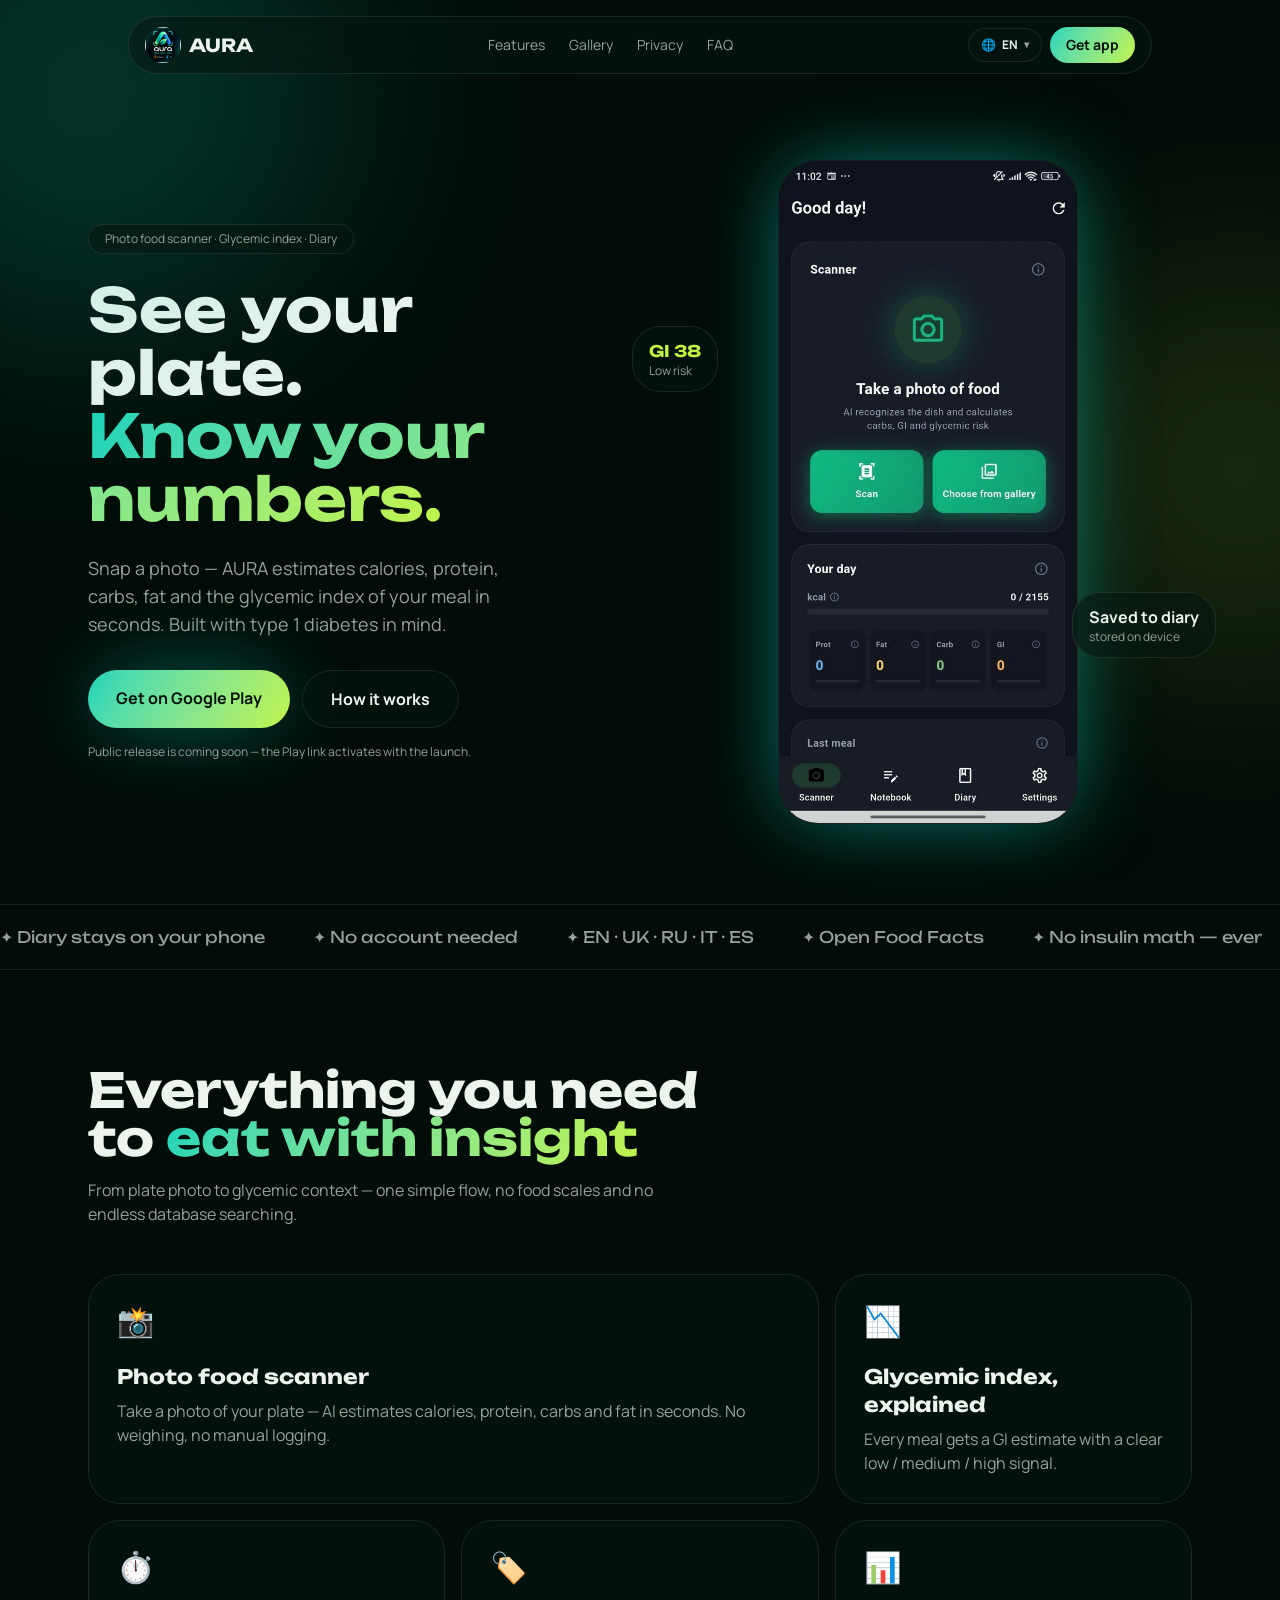
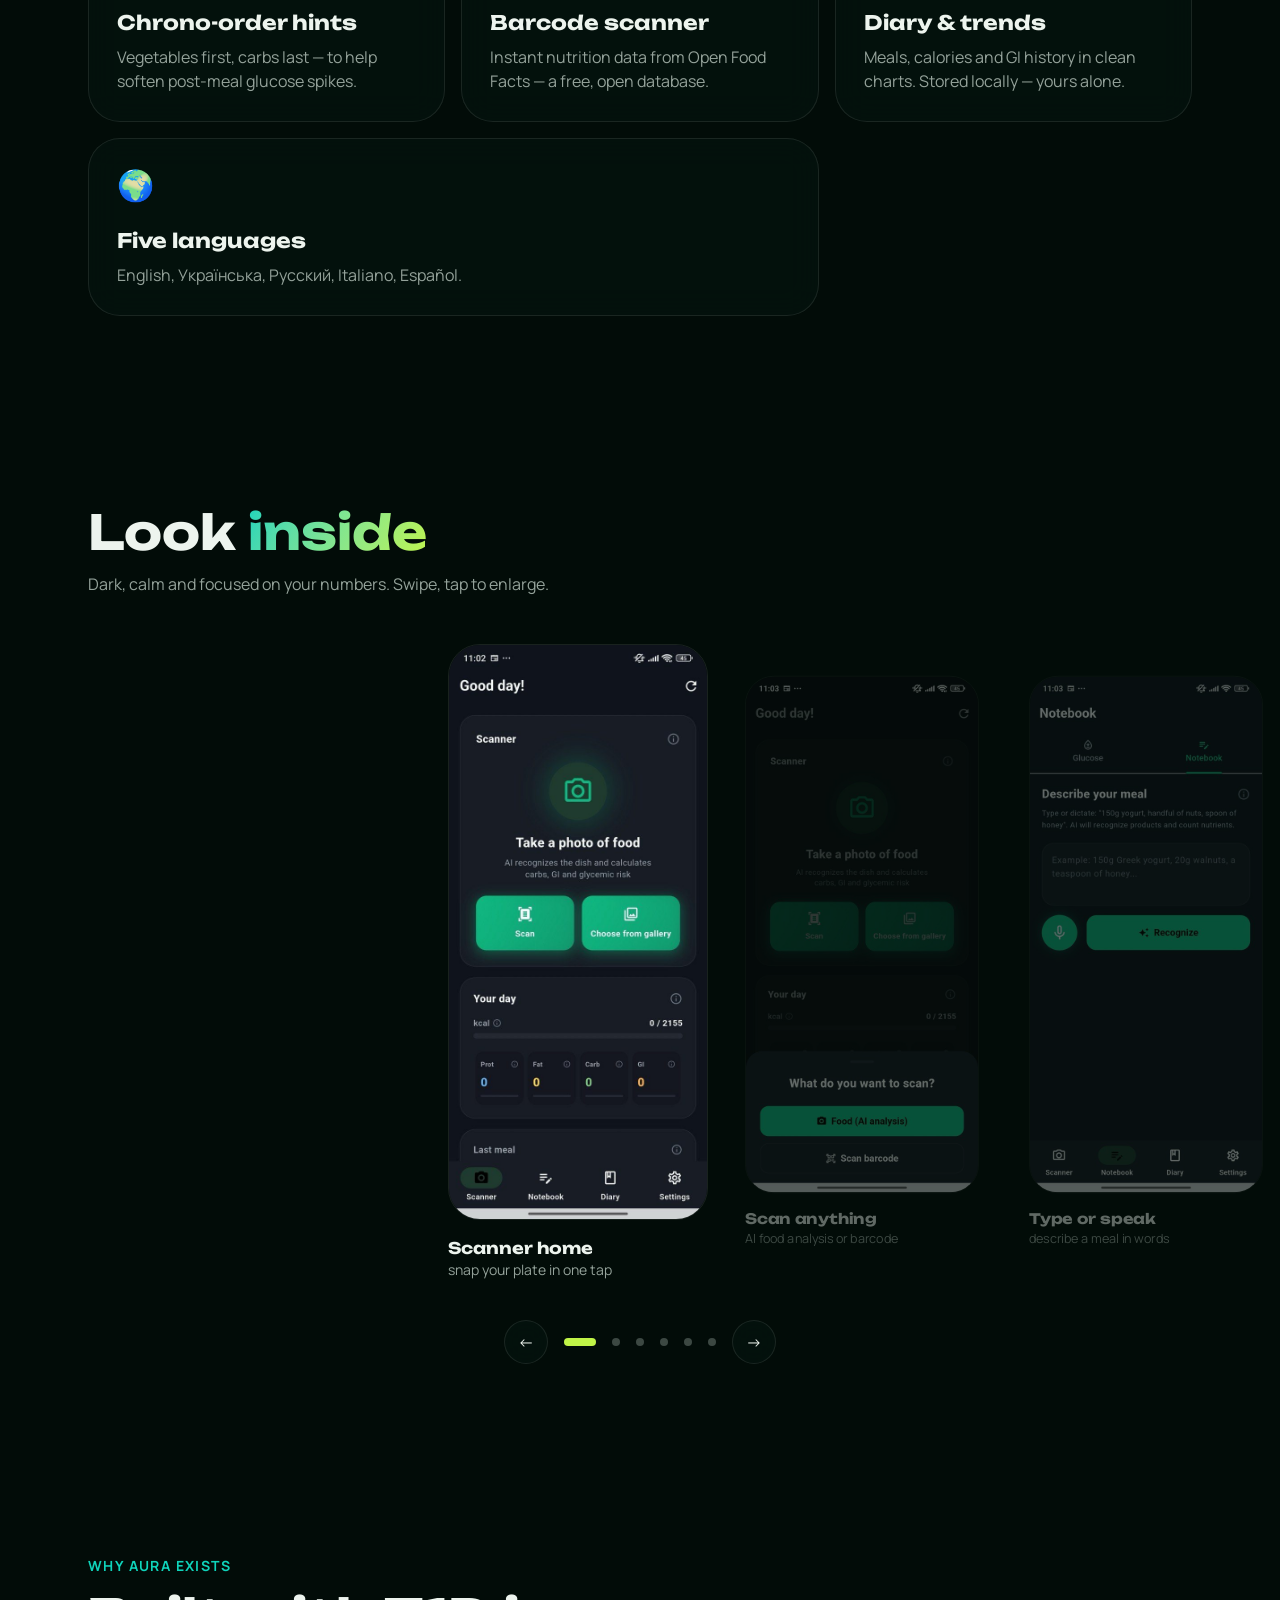
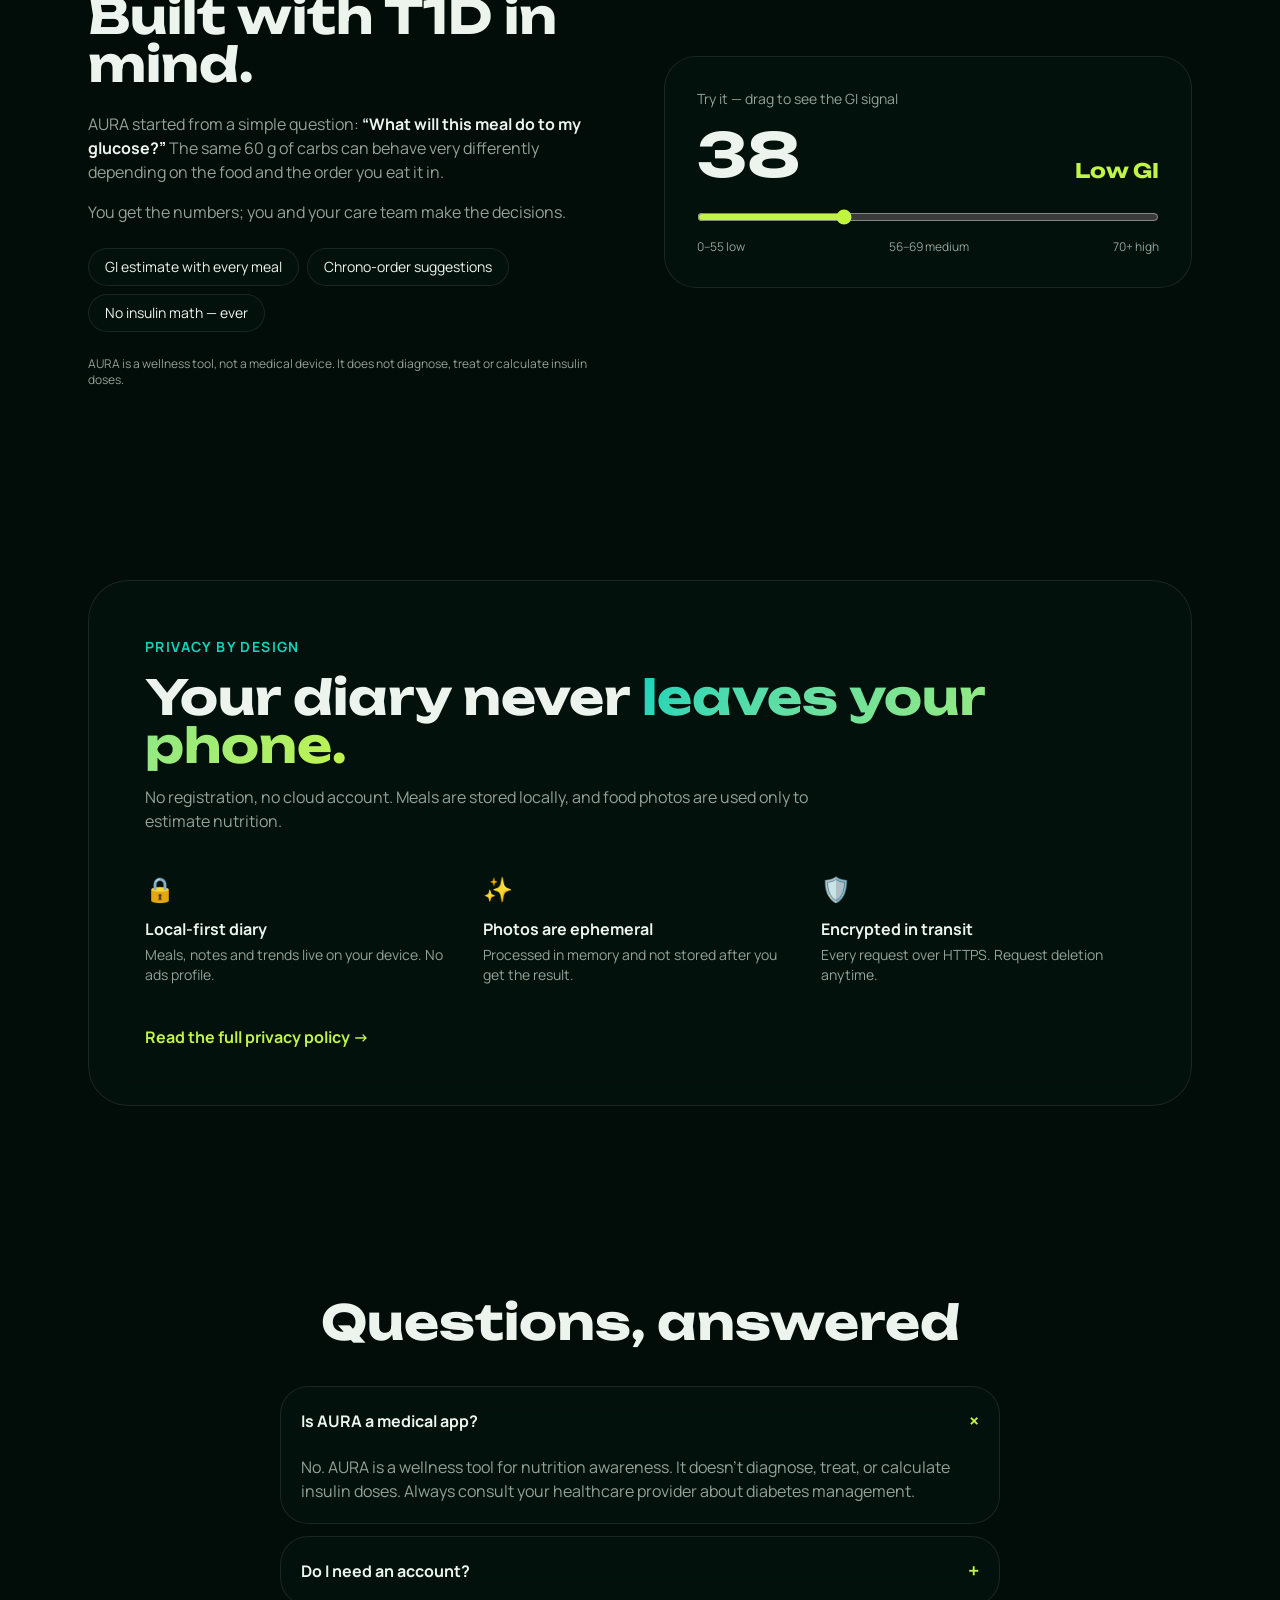
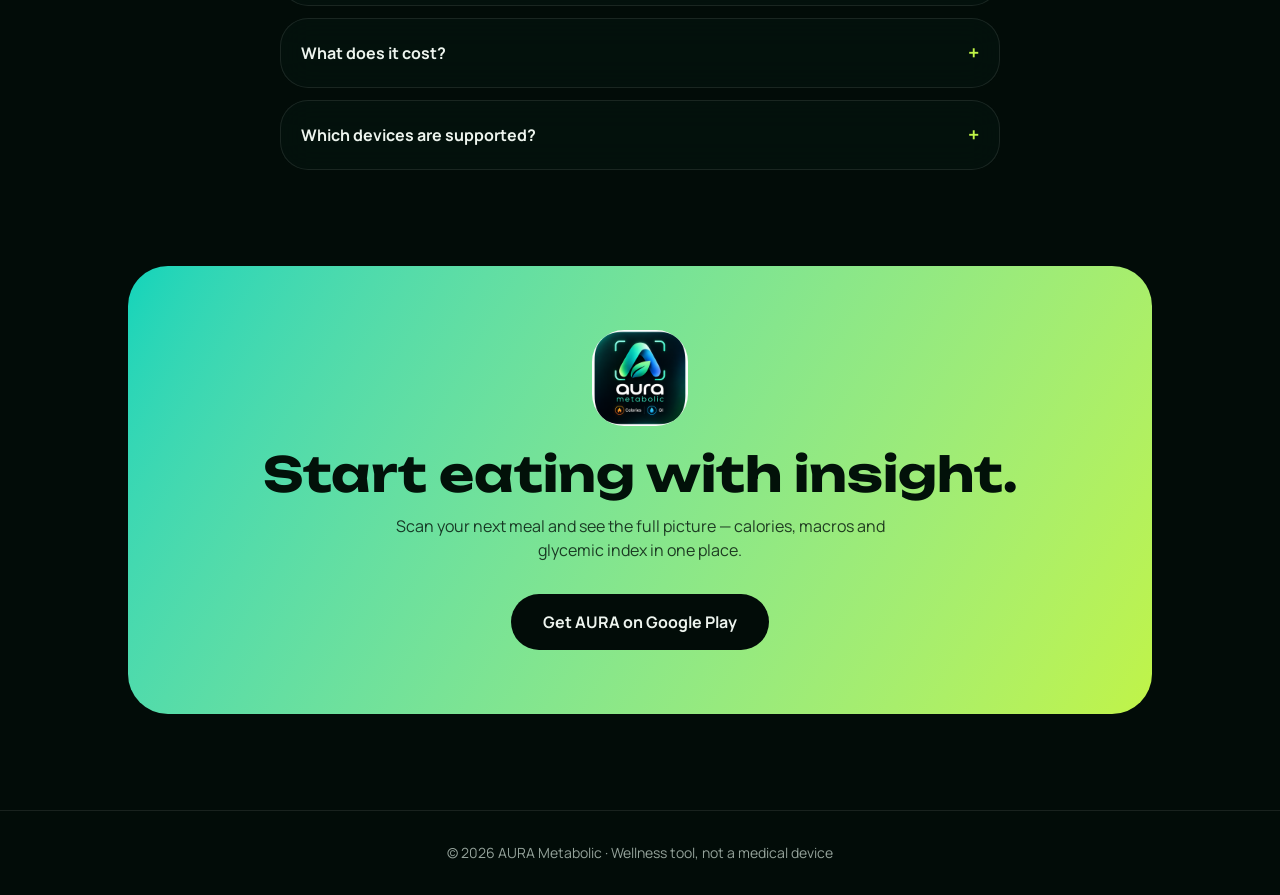
==== commit e4b8d602: "Add files via upload" ====
--- a/index.html
+++ b/index.html
@@ -1,592 +1,20 @@
-<!DOCTYPE html>
+<!doctype html>
 <html lang="en">
 <head>
-<meta charset="UTF-8">
-<meta name="viewport" content="width=device-width, initial-scale=1.0">
+<meta charset="utf-8" />
+<meta name="viewport" content="width=device-width, initial-scale=1" />
 <title>AURA Metabolic — Photo food scanner with glycemic index</title>
-<meta name="description" content="Snap a photo — AURA estimates calories, macros and the glycemic index of your meal in seconds. A food diary built with T1D in mind.">
-<meta property="og:title" content="AURA Metabolic — Photo food scanner with glycemic index">
-<meta property="og:description" content="Calories, macros & GI from a single photo. Made with T1D in mind.">
-<meta property="og:type" content="website">
-<script type="text/javascript" nonce="b4d9fec85eac49a7a33bd9a4cb9" src="//local.adguard.org?ts=1792632567443&amp;type=content-script&amp;dmn=chat.z.ai&amp;css=1&amp;js=1&amp;gcss=1&amp;rel=1&amp;rji=1"></script>
-<script type="text/javascript" nonce="b4d9fec85eac49a7a33bd9a4cb9" src="//local.adguard.org?ts=1792632567443&amp;name=AdGuard%20Popup%20Blocker&amp;name=AdGuard%20Assistant&amp;name=AdGuard%20Extra&amp;type=user-script"></script><link rel="icon" href="data:image/svg+xml,<svg xmlns='http://www.w3.org/2000/svg' viewBox='0 0 48 48'><defs><linearGradient id='t' x1='0' y1='0' x2='1' y2='1'><stop offset='0' stop-color='%23053327'/><stop offset='1' stop-color='%23040B08'/></linearGradient><linearGradient id='a' x1='0' y1='0' x2='1' y2='1'><stop offset='0' stop-color='%2381F0A8'/><stop offset='.5' stop-color='%232DD4BF'/><stop offset='1' stop-color='%233B82F6'/></linearGradient></defs><rect width='48' height='48' rx='11' fill='url(%23t)'/><path d='M15.5 33.5 24 13.5l8.5 20' fill='none' stroke='url(%23a)' stroke-width='6.5' stroke-linecap='round' stroke-linejoin='round'/><path d='M27.5 29.7c-4.9.4-7.7-2.1-8.1-6.9 4.9-.4 7.7 2.1 8.1 6.9z' fill='%234ADE80'/><path d='M8 15v-3q0-4 4-4h3M33 8h3q4 0 4 4v3M40 33v3q0 4-4 4h-3M15 40h-3q-4 0-4-4v-3' fill='none' stroke='%2335E0D2' stroke-width='3' stroke-linecap='round'/></svg>">
-<link rel="preconnect" href="https://fonts.googleapis.com">
-<link rel="preconnect" href="https://fonts.gstatic.com" crossorigin>
-<link href="https://fonts.googleapis.com/css2?family=Inter:wght@400;500;600;700&family=Sora:wght@600;700;800&display=swap" rel="stylesheet">
-<style>
-:root{
-  --bg:#FBF8F3;
-  --card:#FFFFFF;
-  --ink:#12352B;
-  --body:#446158;
-  --muted:#6B8579;
-  --brand:#0E9F6E;
-  --brand-2:#38C793;
-  --brand-soft:#E3F5EC;
-  --gold:#E8A33D;
-  --gold-soft:#FBEED7;
-  --teal:#2DD4BF;
-  --teal-ink:#0A7D71;
-  --cyan:#35E0D2;
-  --drop:#27CFFF;
-  --blue:#3B82F6;
-  --dark:#0E241D;
-  --dark-2:#14352B;
-  --line:rgba(18,53,43,.10);
-  --radius:24px;
-  --shadow:0 14px 40px rgba(18,53,43,.10);
-}
-*{margin:0;padding:0;box-sizing:border-box}
-html{scroll-behavior:smooth}
-body{
-  font-family:'Inter',system-ui,-apple-system,sans-serif;
-  background:var(--bg);
-  color:var(--ink);
-  line-height:1.6;
-  -webkit-font-smoothing:antialiased;
-  overflow-x:hidden;
-}
-h1,h2,h3{font-family:'Sora','Inter',sans-serif;line-height:1.15;letter-spacing:-.01em}
-img{max-width:100%}
-a{color:var(--brand);text-decoration:none}
-.container{max-width:1120px;margin:0 auto;padding:0 24px}
-.skip{position:absolute;left:-9999px}
-.skip:focus{left:12px;top:12px;background:#fff;padding:8px 14px;border-radius:8px;z-index:99}
-
-/* ---------- NAV ---------- */
-.nav{
-  position:sticky;top:0;z-index:50;
-  background:rgba(251,248,243,.82);
-  backdrop-filter:blur(12px);-webkit-backdrop-filter:blur(12px);
-  border-bottom:1px solid var(--line);
-}
-.nav-inner{display:flex;align-items:center;gap:28px;height:68px}
-.logo{display:flex;align-items:center;gap:10px;font-family:'Sora',sans-serif;font-weight:800;font-size:19px;color:var(--ink);letter-spacing:.02em}
-.logo svg{flex:none}
-.logo small{display:block;font-family:'Inter',sans-serif;font-weight:600;font-size:10.5px;color:var(--teal-ink);letter-spacing:.34em;margin-top:2px}
-.nav-links{display:flex;gap:26px;margin-left:auto}
-.nav-links a{color:var(--body);font-size:14.5px;font-weight:500;transition:color .2s}
-.nav-links a:hover{color:var(--brand)}
-.nav-cta{margin-left:6px}
-.burger{display:none;margin-left:auto;background:none;border:1.5px solid var(--line);border-radius:10px;width:42px;height:42px;cursor:pointer;color:var(--ink)}
-.burger svg{width:22px;height:22px}
-
-/* ---------- BUTTONS ---------- */
-.btn{
-  display:inline-flex;align-items:center;gap:10px;
-  padding:14px 26px;border-radius:999px;
-  font-weight:600;font-size:15.5px;line-height:1;
-  transition:transform .18s,box-shadow .18s,background .18s;
-  cursor:pointer;border:none;
-}
-.btn svg{width:18px;height:18px;flex:none}
-.btn-primary{
-  background:linear-gradient(135deg,#0E9F6E,#2DD4BF 55%,#3B82F6 135%);
-  color:#fff;box-shadow:0 10px 28px rgba(20,169,150,.38);
-}
-.btn-primary:hover{transform:translateY(-2px);box-shadow:0 14px 34px rgba(45,150,190,.45)}
-.btn-ghost{
-  background:transparent;color:var(--ink);
-  border:1.5px solid var(--line);
-}
-.btn-ghost:hover{border-color:var(--brand);color:var(--brand);transform:translateY(-2px)}
-.btn-white{background:#fff;color:var(--dark-2);box-shadow:0 10px 26px rgba(0,0,0,.25)}
-.btn-white:hover{transform:translateY(-2px)}
-
-/* ---------- HERO ---------- */
-.hero{position:relative;padding:88px 0 96px;overflow:hidden}
-.hero-grid{display:grid;grid-template-columns:1.05fr .95fr;gap:56px;align-items:center;position:relative;z-index:2}
-.eyebrow{
-  display:inline-flex;align-items:center;gap:8px;
-  font-size:12px;font-weight:700;letter-spacing:.16em;text-transform:uppercase;
-  color:var(--brand);background:var(--brand-soft);
-  padding:8px 16px;border-radius:999px;margin-bottom:22px;
-}
-.hero h1{font-size:clamp(38px,5vw,58px);font-weight:800;margin-bottom:20px}
-.grad{background:linear-gradient(115deg,var(--brand),var(--teal) 48%,var(--blue) 95%);-webkit-background-clip:text;background-clip:text;color:transparent}
-.hero .lead{font-size:clamp(16px,1.6vw,18.5px);color:var(--body);max-width:520px;margin-bottom:32px}
-.btn-row{display:flex;flex-wrap:wrap;gap:14px;align-items:center;margin-bottom:14px}
-.soon{font-size:13px;color:var(--muted);margin-bottom:30px}
-.chips{display:flex;flex-wrap:wrap;gap:10px}
-.chip{
-  display:inline-flex;align-items:center;gap:8px;
-  background:var(--card);border:1px solid var(--line);
-  border-radius:999px;padding:9px 16px;
-  font-size:13.5px;font-weight:600;color:var(--body);
-  box-shadow:0 4px 14px rgba(18,53,43,.05);
-}
-.chip svg{width:16px;height:16px;color:var(--brand)}
-
-/* aura glow */
-.blob{position:absolute;border-radius:50%;filter:blur(70px);opacity:.5;pointer-events:none;z-index:0}
-.blob-1{width:520px;height:520px;background:radial-gradient(circle,rgba(56,199,147,.55),transparent 65%);top:-140px;right:-120px}
-.blob-2{width:420px;height:420px;background:radial-gradient(circle,rgba(59,130,246,.32),transparent 65%);bottom:-160px;left:-120px}
-
-/* ---------- PHONE MOCKUP ---------- */
-.stage{position:relative;display:flex;justify-content:center}
-.phone{
-  width:300px;background:var(--dark);border-radius:48px;padding:11px;
-  box-shadow:0 34px 70px rgba(14,36,29,.35),0 6px 18px rgba(14,36,29,.22);
-  position:relative;z-index:2;
-}
-.screen{background:var(--bg);border-radius:38px;padding:18px 16px;overflow:hidden}
-.screen-top{display:flex;justify-content:space-between;align-items:center;margin-bottom:14px}
-.screen-top .lbl{font-size:12px;font-weight:600;color:var(--muted);letter-spacing:.06em;text-transform:uppercase}
-.dot{width:8px;height:8px;border-radius:50%;background:var(--cyan)}
-.food{
-  height:150px;border-radius:20px;position:relative;overflow:hidden;
-  background:
-    radial-gradient(circle at 50% 52%,#FFFFFF 0 30%,#F0E9DD 30.5% 38%,transparent 38.5%),
-    radial-gradient(circle at 36% 44%,#8FD8A9 0 9%,transparent 9.5%),
-    radial-gradient(circle at 60% 38%,#F3C06B 0 8%,transparent 8.5%),
-    radial-gradient(circle at 55% 62%,#E8875B 0 7%,transparent 7.5%),
-    linear-gradient(135deg,#9ED8B7,#E9CD96);
-}
-.scanline{
-  position:absolute;left:0;right:0;height:44px;top:-44px;
-  background:linear-gradient(to bottom,transparent,rgba(53,224,210,.55));
-  animation:scan 2.8s ease-in-out infinite;
-}
-@keyframes scan{0%{top:-44px}60%,100%{top:150px}}
-.stat-row{display:grid;grid-template-columns:repeat(4,1fr);gap:7px;margin:14px 0 10px}
-.stat{background:#fff;border:1px solid var(--line);border-radius:14px;padding:8px 4px;text-align:center}
-.stat b{display:block;font-size:14.5px;font-weight:700;color:var(--ink)}
-.stat span{font-size:9.5px;font-weight:600;color:var(--muted);letter-spacing:.05em;text-transform:uppercase}
-.gi-chip{
-  display:inline-flex;align-items:center;gap:7px;
-  background:#DCF5EA;color:#0B6B4C;border-radius:999px;
-  padding:7px 13px;font-size:12px;font-weight:700;margin-bottom:10px;
-}
-.gi-chip i{width:8px;height:8px;border-radius:50%;background:var(--brand)}
-.chrono{background:#fff;border:1px solid var(--line);border-radius:16px;padding:11px 13px}
-.chrono .t{font-size:10.5px;font-weight:700;color:var(--muted);letter-spacing:.08em;text-transform:uppercase;margin-bottom:7px}
-.steps{display:flex;align-items:center;gap:6px;font-size:11.5px;font-weight:600;color:var(--ink)}
-.steps em{font-style:normal;background:var(--brand-soft);border-radius:6px;padding:3px 7px}
-.steps i{color:var(--muted);font-weight:400}
-.float{
-  position:absolute;z-index:3;display:flex;align-items:center;gap:9px;
-  background:#fff;border:1px solid var(--line);border-radius:16px;
-  padding:11px 16px;font-size:13px;font-weight:700;color:var(--ink);
-  box-shadow:var(--shadow);
-}
-.float svg{width:18px;height:18px;color:var(--brand)}
-.float small{display:block;font-size:10.5px;font-weight:500;color:var(--muted)}
-.f1{top:36px;right:2%;animation:bob 5s ease-in-out infinite}
-.f1 svg{color:var(--drop)}
-.f2{bottom:52px;left:2%;animation:bob 6s .8s ease-in-out infinite}
-@keyframes bob{0%,100%{transform:translateY(0)}50%{transform:translateY(-8px)}}
-
-/* scan frame around hero phone (icon motif) */
-.scan-frame{position:absolute;top:-24px;bottom:-24px;left:50%;transform:translateX(-50%);width:354px;z-index:1;pointer-events:none;animation:frameGlow 3.4s ease-in-out infinite}
-.scan-frame i{position:absolute;width:38px;height:38px;border:3.5px solid var(--cyan);border-radius:12px;box-shadow:0 0 18px rgba(53,224,210,.25)}
-.scan-frame i:nth-child(1){top:0;left:0;border-right:0;border-bottom:0}
-.scan-frame i:nth-child(2){top:0;right:0;border-left:0;border-bottom:0}
-.scan-frame i:nth-child(3){bottom:0;left:0;border-right:0;border-top:0}
-.scan-frame i:nth-child(4){bottom:0;right:0;border-left:0;border-top:0}
-@keyframes frameGlow{0%,100%{opacity:.75}50%{opacity:1}}
-@media(max-width:400px){.scan-frame{width:316px}}
-
-/* real screenshot in hero phone */
-.screen-shot{padding:0;background:var(--dark)}
-.screen-shot img{display:block;width:100%;height:auto}
-
-/* screenshots gallery */
-.shots{display:flex;gap:22px;overflow-x:auto;padding:8px 4px 24px;scroll-snap-type:x mandatory;-webkit-overflow-scrolling:touch}
-.shots::-webkit-scrollbar{height:8px}
-.shots::-webkit-scrollbar-thumb{background:var(--line);border-radius:99px}
-.shot{flex:0 0 232px;scroll-snap-align:center}
-.shot-frame{background:var(--dark);border-radius:30px;padding:8px;box-shadow:0 18px 40px rgba(14,36,29,.18)}
-.shot-frame img{display:block;width:100%;height:auto;border-radius:22px}
-.shot figcaption{margin-top:12px;font-weight:700;font-size:14.5px;color:var(--ink)}
-.shot figcaption span{display:block;font-weight:500;font-size:12.5px;color:var(--muted)}
-
-/* ---------- SECTIONS ---------- */
-section{padding:88px 0}
-.sec-head{max-width:640px;margin-bottom:48px}
-.sec-head h2{font-size:clamp(28px,3.4vw,40px);font-weight:800;margin-bottom:14px}
-.sec-head p{color:var(--body);font-size:16.5px}
-
-/* features */
-.feat-grid{display:grid;grid-template-columns:repeat(3,1fr);gap:20px}
-.feat{
-  background:var(--card);border:1px solid var(--line);border-radius:var(--radius);
-  padding:28px;transition:transform .2s,box-shadow .2s;
-}
-.feat:hover{transform:translateY(-4px);box-shadow:var(--shadow)}
-.feat .ic{
-  width:48px;height:48px;border-radius:14px;background:var(--brand-soft);
-  display:flex;align-items:center;justify-content:center;margin-bottom:18px;color:var(--brand);
-}
-.feat .ic.gold{background:var(--gold-soft);color:#C07F1F}
-.feat .ic svg{width:24px;height:24px}
-.feat h3{font-size:17.5px;font-weight:700;margin-bottom:9px}
-.feat p{font-size:14.5px;color:var(--body)}
-
-/* T1D dark */
-.t1d-wrap{background:var(--dark);border-radius:40px;padding:76px 64px;position:relative;overflow:hidden}
-.t1d-wrap .blob-3{position:absolute;width:480px;height:480px;background:radial-gradient(circle,rgba(56,199,147,.28),transparent 65%);top:-160px;right:-120px;border-radius:50%;filter:blur(70px)}
-.t1d{color:#EAF4EF;position:relative;z-index:2}
-.t1d .eyebrow{background:rgba(56,199,147,.16);color:var(--brand-2)}
-.t1d h2{color:#fff;font-size:clamp(28px,3.4vw,40px);margin-bottom:18px}
-.t1d p{color:#B9D4C8;font-size:16.5px;max-width:660px;margin-bottom:16px}
-.t1d .pills{display:flex;flex-wrap:wrap;gap:10px;margin-top:26px}
-.t1d .pill{
-  display:inline-flex;align-items:center;gap:8px;
-  border:1px solid rgba(56,199,147,.35);border-radius:999px;
-  padding:9px 17px;font-size:13.5px;font-weight:600;color:#D7EFE3;
-}
-.t1d .pill svg{width:15px;height:15px;color:var(--brand-2)}
-.t1d .note{font-size:13px;color:#7FA394;margin-top:24px;max-width:660px}
-
-/* privacy */
-.priv-grid{display:grid;grid-template-columns:1fr 1fr;gap:56px;align-items:center}
-.priv-grid h2{font-size:clamp(28px,3.2vw,38px);margin-bottom:16px}
-.priv-grid .txt>p{color:var(--body);font-size:16.5px;margin-bottom:28px}
-.priv-cards{display:flex;flex-direction:column;gap:14px}
-.pcard{
-  display:flex;gap:16px;align-items:flex-start;
-  background:var(--card);border:1px solid var(--line);border-radius:20px;padding:20px 22px;
-}
-.pcard .ic{width:44px;height:44px;flex:none;border-radius:13px;background:var(--brand-soft);display:flex;align-items:center;justify-content:center;color:var(--brand)}
-.pcard .ic svg{width:22px;height:22px}
-.pcard h4{font-size:15.5px;margin-bottom:4px}
-.pcard p{font-size:14px;color:var(--body)}
-
-/* faq */
-.faq-list{max-width:760px}
-details{background:var(--card);border:1px solid var(--line);border-radius:18px;padding:20px 24px;margin-bottom:12px}
-details summary{
-  list-style:none;cursor:pointer;display:flex;justify-content:space-between;align-items:center;gap:16px;
-  font-weight:600;font-size:16px;color:var(--ink);
-}
-details summary::-webkit-details-marker{display:none}
-details summary .pl{flex:none;width:26px;height:26px;border-radius:50%;background:var(--brand-soft);color:var(--brand);display:flex;align-items:center;justify-content:center;font-weight:700;font-size:16px;transition:transform .25s}
-details[open] summary .pl{transform:rotate(45deg)}
-details p{margin-top:12px;color:var(--body);font-size:15px}
-
-/* cta */
-.cta{
-  background:linear-gradient(135deg,var(--dark),var(--dark-2) 60%,#155039);
-  border-radius:36px;padding:64px 56px;text-align:center;color:#fff;position:relative;overflow:hidden;
-}
-.cta h2{font-size:clamp(26px,3.2vw,38px);margin-bottom:12px}
-.cta p{color:#B9D4C8;max-width:520px;margin:0 auto 30px;font-size:16.5px}
-
-/* footer */
-footer{padding:56px 0 40px;border-top:1px solid var(--line)}
-.foot{display:flex;flex-wrap:wrap;gap:24px;align-items:flex-start;justify-content:space-between;margin-bottom:28px}
-.foot .fl{display:flex;flex-direction:column;gap:10px;font-size:14px}
-.foot a{color:var(--body);font-weight:500}
-.foot a:hover{color:var(--brand)}
-.disclaimer{font-size:12.5px;color:var(--muted);max-width:820px;line-height:1.7}
-.copy{font-size:13px;color:var(--muted);margin-top:18px}
-
-/* reveal — only when JS is available */
-.js .reveal{opacity:0;transform:translateY(20px);transition:opacity .6s ease,transform .6s ease}
-.js .reveal.in{opacity:1;transform:none}
-
-/* ---------- RESPONSIVE ---------- */
-@media(max-width:960px){
-  .hero-grid{grid-template-columns:1fr;gap:64px}
-  .hero{padding:64px 0 72px}
-  .feat-grid{grid-template-columns:repeat(2,1fr)}
-  .priv-grid{grid-template-columns:1fr;gap:40px}
-  .t1d-wrap{padding:56px 36px}
-  .cta{padding:52px 32px}
-}
-@media(max-width:720px){
-  .nav-links{
-    display:none;position:absolute;top:68px;left:0;right:0;
-    background:#fff;flex-direction:column;gap:0;padding:8px 24px 16px;
-    border-bottom:1px solid var(--line);box-shadow:var(--shadow);
-  }
-  .nav-links.open{display:flex}
-  .nav-links a{padding:12px 0;font-size:16px}
-  .burger{display:flex;align-items:center;justify-content:center}
-  .nav-cta{display:none}
-  .feat-grid{grid-template-columns:1fr}
-  section{padding:64px 0}
-  .f1{right:-6px}.f2{left:-6px}
-}
-@media(max-width:400px){
-  .phone{width:262px}
-  .btn{padding:13px 20px;font-size:14.5px}
-}
-@media(prefers-reduced-motion:reduce){
-  *{animation:none!important;transition:none!important}
-  html{scroll-behavior:auto}
-}
-</style>
+<meta name="description" content="Snap a photo — AURA estimates calories, macros and glycemic index in seconds. A private food diary built with type 1 diabetes in mind." />
+<meta property="og:title" content="AURA Metabolic — See your plate. Know your numbers." />
+<meta property="og:description" content="AI food scanner, GI estimates, chrono-order hints and an on-device diary." />
+<meta property="og:type" content="website" />
+<meta name="twitter:card" content="summary_large_image" />
+<link rel="icon" href="./favicon.png" type="image/png" />
+<link rel="preconnect" href="https://fonts.googleapis.com" />
+<link rel="stylesheet" href="https://fonts.googleapis.com/css2?family=Manrope:wght@400;500;700&family=Unbounded:wght@500;700&display=swap" />
+  <script defer src="./assets/index-CKzefzAM.js"></script>
 </head>
 <body>
-<script>document.documentElement.classList.add('js');</script>
-<a class="skip" href="#main">Skip to content</a>
-
-<header class="nav">
-  <div class="container nav-inner">
-    <a class="logo" href="#" aria-label="AURA Metabolic home">
-      <svg width="34" height="34" viewBox="0 0 48 48" fill="none" aria-hidden="true">
-        <defs>
-          <linearGradient id="lgTile" x1="0" y1="0" x2="1" y2="1"><stop offset="0" stop-color="#053327"/><stop offset="1" stop-color="#040B08"/></linearGradient>
-          <linearGradient id="lgA" x1="0" y1="0" x2="1" y2="1"><stop offset="0" stop-color="#81F0A8"/><stop offset=".5" stop-color="#2DD4BF"/><stop offset="1" stop-color="#3B82F6"/></linearGradient>
-        </defs>
-        <rect width="48" height="48" rx="12" fill="url(#lgTile)"/>
-        <path d="M15.5 33.5 24 13.5l8.5 20" fill="none" stroke="url(#lgA)" stroke-width="6.5" stroke-linecap="round" stroke-linejoin="round"/>
-        <path d="M27.5 29.7c-4.9.4-7.7-2.1-8.1-6.9 4.9-.4 7.7 2.1 8.1 6.9z" fill="#4ADE80"/>
-        <path d="M8 15v-3q0-4 4-4h3M33 8h3q4 0 4 4v3M40 33v3q0 4-4 4h-3M15 40h-3q-4 0-4-4v-3" fill="none" stroke="#35E0D2" stroke-width="3" stroke-linecap="round"/>
-      </svg>
-      <span>aura<small>metabolic</small></span>
-    </a>
-    <nav class="nav-links" id="navLinks" aria-label="Main">
-      <a href="#features">Features</a>
-      <a href="#story">Why AURA</a>
-      <a href="#privacy">Privacy</a>
-      <a href="#faq">FAQ</a>
-    </nav>
-    <a class="btn btn-primary nav-cta" href="https://play.google.com/store/apps/details?id=com.aurametabolic.app">Get the app</a>
-    <button class="burger" id="burger" aria-label="Open menu" aria-expanded="false">
-      <svg viewBox="0 0 24 24" fill="none" stroke="currentColor" stroke-width="2" stroke-linecap="round"><path d="M4 7h16M4 12h16M4 17h16"/></svg>
-    </button>
-  </div>
-</header>
-
-<main id="main">
-
-<!-- ============ HERO ============ -->
-<section class="hero">
-  <div class="blob blob-1"></div>
-  <div class="blob blob-2"></div>
-  <div class="container hero-grid">
-    <div>
-      <span class="eyebrow">Photo food scanner · Glycemic index · Diary</span>
-      <h1>See your plate.<br><span class="grad">Know your numbers.</span></h1>
-      <p class="lead">Snap a photo — AURA estimates calories, protein, carbs, fat and the glycemic index of your meal in seconds. A food diary built with type&nbsp;1 diabetes in mind.</p>
-      <div class="btn-row">
-        <a class="btn btn-primary" href="https://play.google.com/store/apps/details?id=com.aurametabolic.app">
-          <svg viewBox="0 0 24 24" fill="currentColor" aria-hidden="true"><path d="M4 3.5v17c0 .4.5.7.8.4l14.5-8.5c.4-.2.4-.7 0-.9L4.8 3.1c-.3-.3-.8 0-.8.4z"/></svg>
-          Get on Google Play
-        </a>
-        <a class="btn btn-ghost" href="#features">How it works</a>
-      </div>
-      <!-- TODO: remove this line after public launch -->
-      <p class="soon">Public release is coming soon — the Play link activates with the launch.</p>
-      <div class="chips">
-        <span class="chip"><svg viewBox="0 0 24 24" fill="none" stroke="currentColor" stroke-width="1.8" stroke-linecap="round" stroke-linejoin="round"><rect x="7" y="2" width="10" height="20" rx="2.5"/><path d="M11 18h2"/></svg>Diary stays on your phone</span>
-        <span class="chip"><svg viewBox="0 0 24 24" fill="none" stroke="currentColor" stroke-width="1.8" stroke-linecap="round" stroke-linejoin="round"><path d="M12 3l7 3v6c0 4.5-3 7.5-7 9-4-1.5-7-4.5-7-9V6z"/><path d="M9.5 12l2 2 3.5-4"/></svg>No account needed</span>
-        <span class="chip"><svg viewBox="0 0 24 24" fill="none" stroke="currentColor" stroke-width="1.8" stroke-linecap="round" stroke-linejoin="round"><circle cx="12" cy="12" r="9"/><path d="M3 12h18M12 3c3 3.5 3 14.5 0 18M12 3c-3 3.5-3 14.5 0 18"/></svg>EN · UK · RU · IT · ES</span>
-      </div>
-    </div>
-
-    <div class="stage">
-      <div class="scan-frame" aria-hidden="true"><i></i><i></i><i></i><i></i></div>
-      <div class="phone">
-        <div class="screen screen-shot">
-          <img src="[data-uri]" alt="AURA Metabolic app — scanner home screen" width="576" height="1280">
-        </div>
-      </div>
-      <div class="float f1"><svg viewBox="0 0 24 24" fill="none" stroke="currentColor" stroke-width="1.8" stroke-linecap="round" stroke-linejoin="round"><path d="M12 3.6s5.8 6.6 5.8 10.9a5.8 5.8 0 1 1-11.6 0C6.2 10.2 12 3.6 12 3.6z"/></svg><span>GI 38<small>Low risk</small></span></div>
-      <div class="float f2"><svg viewBox="0 0 24 24" fill="none" stroke="currentColor" stroke-width="2" stroke-linecap="round" stroke-linejoin="round"><path d="M20 6L9 17l-5-5"/></svg><span>Saved to diary<small>stored on device</small></span></div>
-    </div>
-  </div>
-</section>
-<!-- ============ FEATURES ============ -->
-<section id="features">
-  <div class="container">
-    <div class="sec-head reveal">
-      <h2>Everything you need to eat with insight</h2>
-      <p>From plate photo to glycemic context — one simple flow, no food scales and no endless database searching.</p>
-    </div>
-    <div class="feat-grid">
-      <article class="feat reveal">
-        <div class="ic"><svg viewBox="0 0 24 24" fill="none" stroke="currentColor" stroke-width="1.8" stroke-linecap="round" stroke-linejoin="round"><path d="M4 8h3l2-3h6l2 3h3v11H4z"/><circle cx="12" cy="13" r="3.5"/></svg></div>
-        <h3>Photo food scanner</h3>
-        <p>Take a photo of your plate — AI estimates calories, protein, carbs and fat in seconds. No weighing, no manual logging.</p>
-      </article>
-      <article class="feat reveal">
-        <div class="ic gold"><svg viewBox="0 0 24 24" fill="none" stroke="currentColor" stroke-width="1.8" stroke-linecap="round" stroke-linejoin="round"><path d="M4 15a8 8 0 1 1 16 0"/><path d="M12 15l4.5-4.5"/><circle cx="12" cy="15" r="1.6"/></svg></div>
-        <h3>Glycemic index, explained</h3>
-        <p>Every meal gets a GI estimate with a clear low / medium / high signal — built for people who watch their glucose.</p>
-      </article>
-      <article class="feat reveal">
-        <div class="ic"><svg viewBox="0 0 24 24" fill="none" stroke="currentColor" stroke-width="1.8" stroke-linecap="round" stroke-linejoin="round"><path d="M17 2l4 4-4 4"/><path d="M3 11v-1a4 4 0 0 1 4-4h14"/><path d="M7 22l-4-4 4-4"/><path d="M21 13v1a4 4 0 0 1-4 4H3"/></svg></div>
-        <h3>Chrono-order hints</h3>
-        <p>AURA suggests the order to eat your meal — vegetables first, carbs last — to help soften post-meal glucose spikes.</p>
-      </article>
-      <article class="feat reveal">
-        <div class="ic gold"><svg viewBox="0 0 24 24" fill="none" stroke="currentColor" stroke-width="1.8" stroke-linecap="round" stroke-linejoin="round"><path d="M4 5v14M8 5v14M12 5v14M16 5v9M16 18v1M20 5v14"/></svg></div>
-        <h3>Barcode scanner</h3>
-        <p>Scan packaged products and get instant nutrition data from Open Food Facts — a free, open product database.</p>
-      </article>
-      <article class="feat reveal">
-        <div class="ic"><svg viewBox="0 0 24 24" fill="none" stroke="currentColor" stroke-width="1.8" stroke-linecap="round" stroke-linejoin="round"><path d="M6 20v-8M12 20V5M18 20v-11"/><path d="M3 21h18"/></svg></div>
-        <h3>Diary &amp; trends</h3>
-        <p>Meals, calories and GI history in clean charts. Everything is stored locally — your log is yours alone.</p>
-      </article>
-      <article class="feat reveal">
-        <div class="ic"><svg viewBox="0 0 24 24" fill="none" stroke="currentColor" stroke-width="1.8" stroke-linecap="round" stroke-linejoin="round"><circle cx="12" cy="12" r="9"/><path d="M3 12h18M12 3c3 3.5 3 14.5 0 18M12 3c-3 3.5-3 14.5 0 18"/></svg></div>
-        <h3>Five languages</h3>
-        <p>English, Українська, Русский, Italiano, Español — switch anytime in settings, results follow your language.</p>
-      </article>
-    </div>
-  </div>
-</section>
-
-<!-- ============ SCREENS ============ -->
-<section id="screens">
-  <div class="container">
-    <div class="sec-head reveal">
-      <h2>Look inside</h2>
-      <p>Real screens from AURA Metabolic — dark, calm and focused on your numbers. Swipe through.</p>
-    </div>
-    <div class="shots reveal">
-      <figure class="shot">
-        <div class="shot-frame"><img src="[data-uri]" alt="Scan options: AI food analysis or barcode scanning" width="576" height="1280"></div>
-        <figcaption>Scan anything<span>AI food analysis or barcode</span></figcaption>
-      </figure>
-      <figure class="shot">
-        <div class="shot-frame"><img src="[data-uri]" alt="Notebook: describe a meal by text or voice" width="576" height="1280"></div>
-        <figcaption>Type or speak<span>describe a meal in words</span></figcaption>
-      </figure>
-      <figure class="shot">
-        <div class="shot-frame"><img src="[data-uri]" alt="Glucose notebook with readings in mmol/L" width="576" height="1280"></div>
-        <figcaption>Glucose log<span>readings in mmol/L</span></figcaption>
-      </figure>
-      <figure class="shot">
-        <div class="shot-frame"><img src="[data-uri]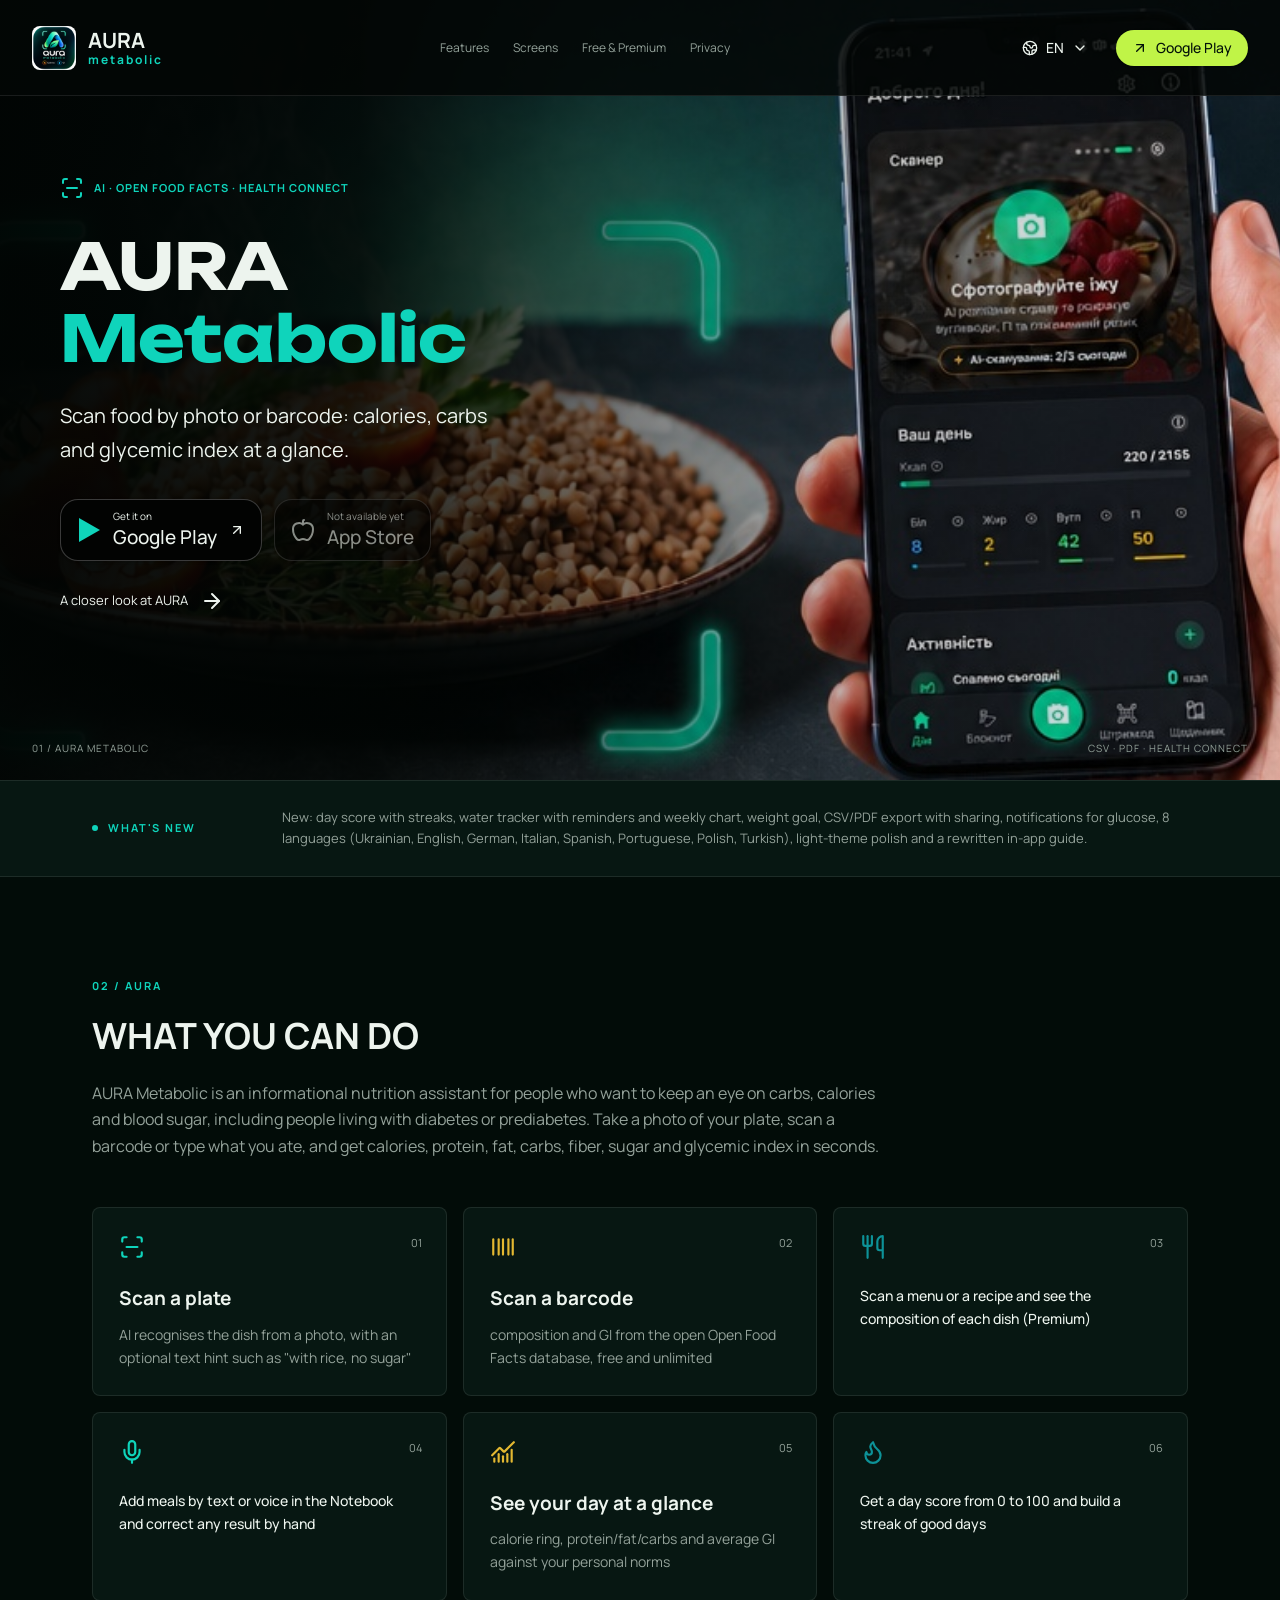
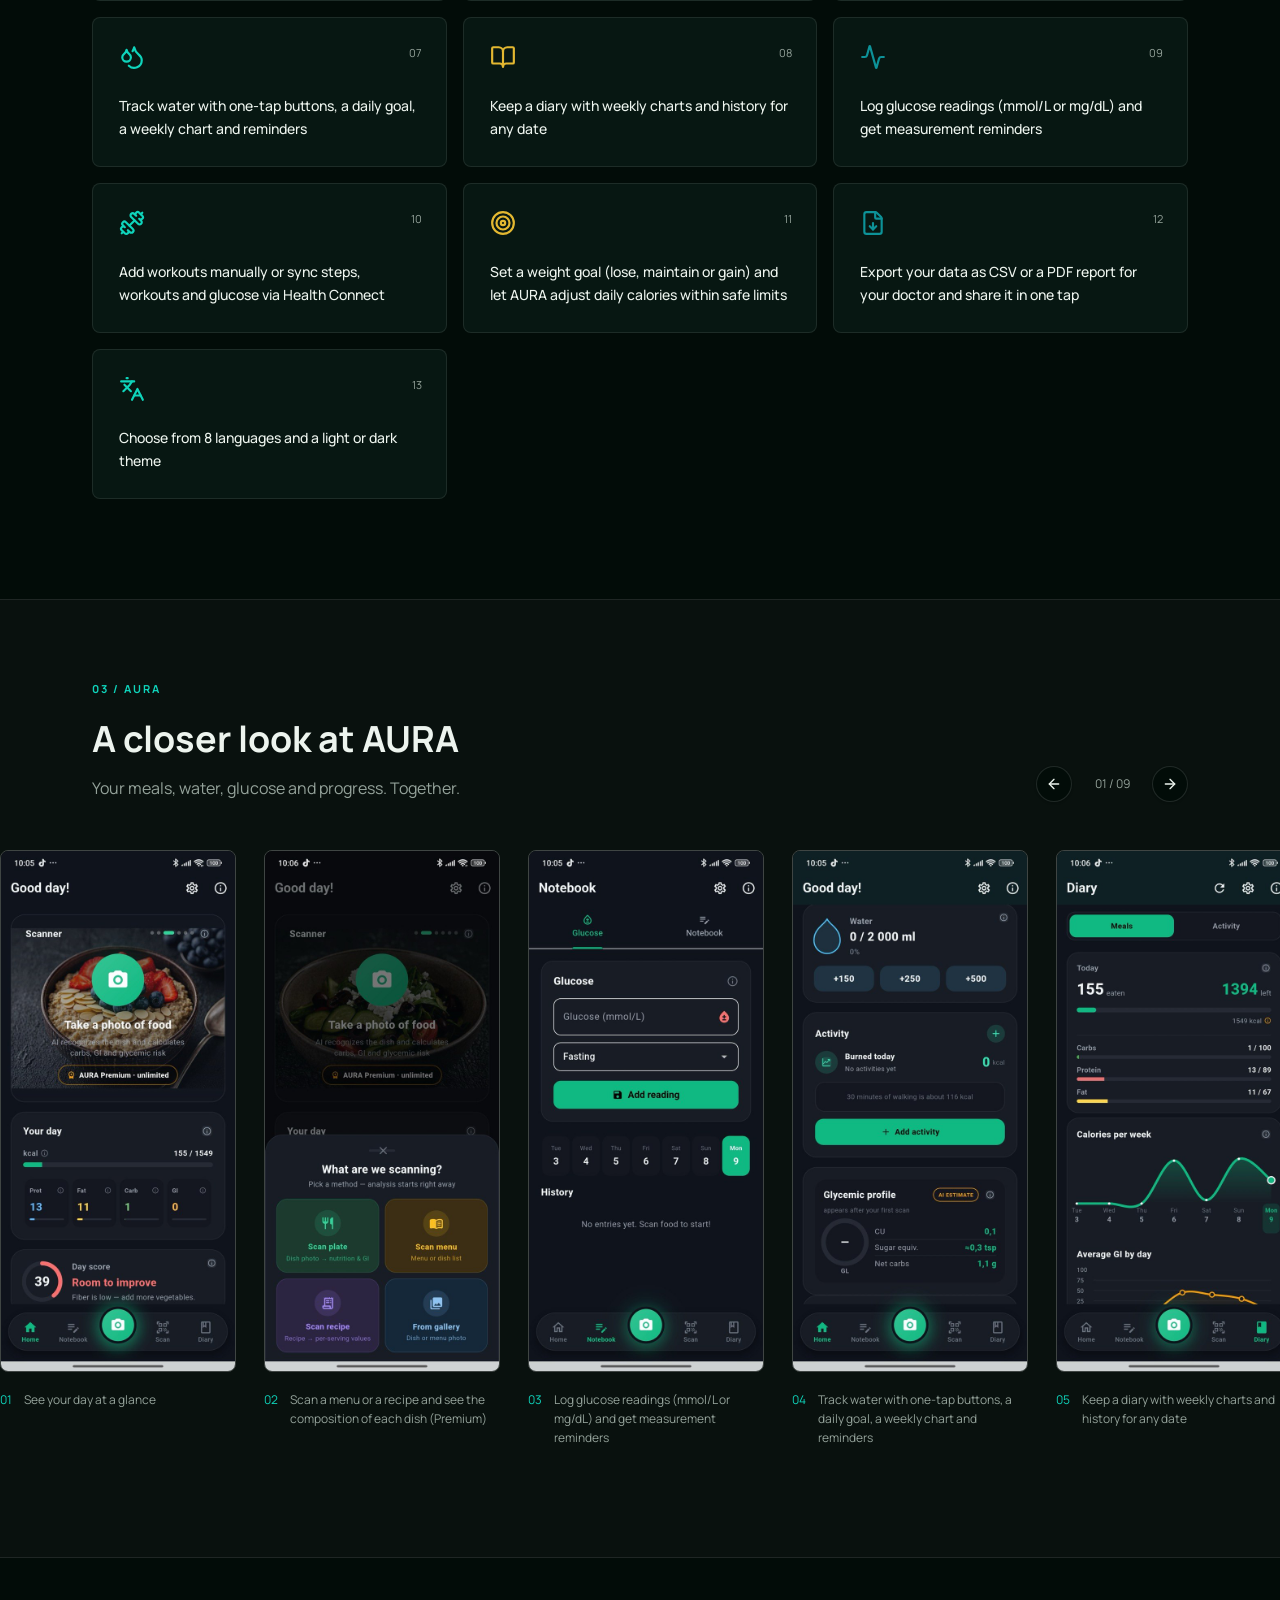
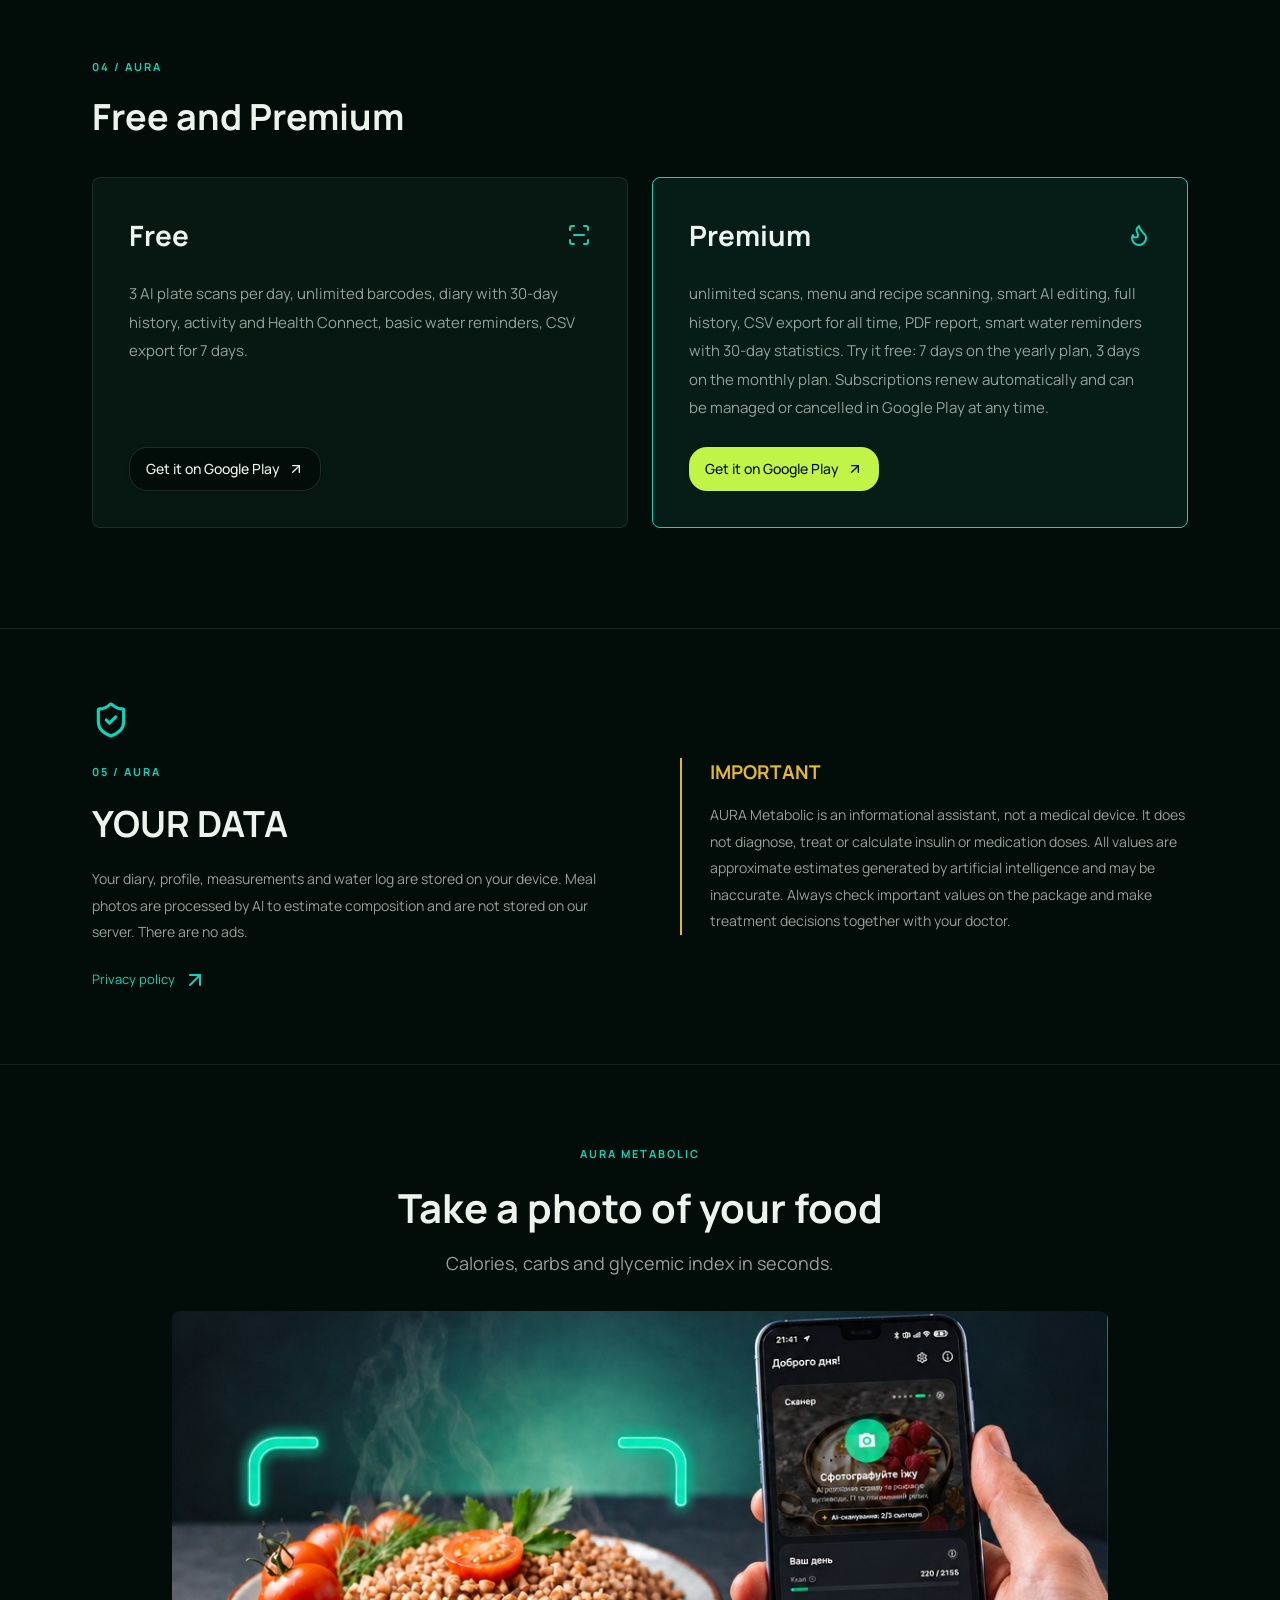
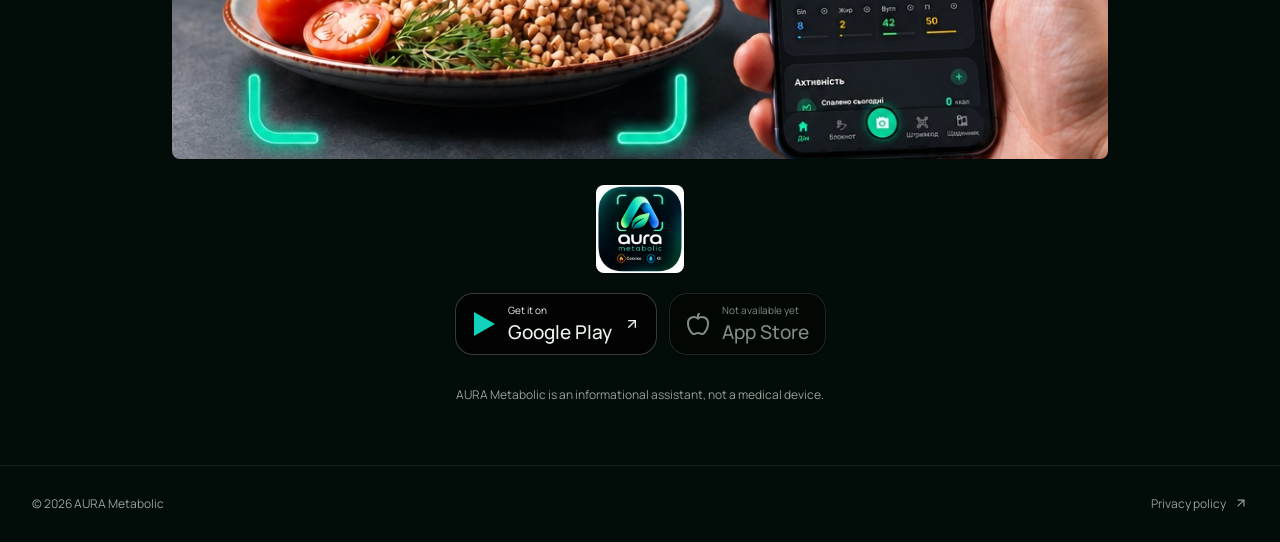
==== commit 05ef1eab: "Add files via upload" ====
--- a/index.html
+++ b/index.html
@@ -1,20 +1,12 @@
 <!doctype html>
-<html lang="en">
-<head>
-<meta charset="utf-8" />
-<meta name="viewport" content="width=device-width, initial-scale=1" />
-<title>AURA Metabolic — Photo food scanner with glycemic index</title>
-<meta name="description" content="Snap a photo — AURA estimates calories, macros and glycemic index in seconds. A private food diary built with type 1 diabetes in mind." />
-<meta property="og:title" content="AURA Metabolic — See your plate. Know your numbers." />
-<meta property="og:description" content="AI food scanner, GI estimates, chrono-order hints and an on-device diary." />
-<meta property="og:type" content="website" />
-<meta name="twitter:card" content="summary_large_image" />
-<link rel="icon" href="./favicon.png" type="image/png" />
-<link rel="preconnect" href="https://fonts.googleapis.com" />
-<link rel="stylesheet" href="https://fonts.googleapis.com/css2?family=Manrope:wght@400;500;700&family=Unbounded:wght@500;700&display=swap" />
-  <script defer src="./assets/index-CKzefzAM.js"></script>
-</head>
-<body>
-<div id="root"></div>
-</body>
-</html>
+<html lang="en"><head>
+<meta charset="UTF-8"><meta name="viewport" content="width=device-width, initial-scale=1">
+<title>AURA Metabolic: Calories &amp; GI</title>
+<meta name="description" content="Scan food by photo or barcode: calories, carbs and glycemic index at a glance.">
+<meta property="og:title" content="AURA Metabolic: Calories &amp; GI">
+<meta property="og:description" content="Scan food by photo or barcode: calories, carbs and glycemic index at a glance.">
+<meta property="og:type" content="website"><meta name="twitter:card" content="summary_large_image">
+<link rel="icon" href="./favicon.png"><link rel="stylesheet" href="./aura.css">
+<link rel="preconnect" href="https://fonts.googleapis.com"><link rel="stylesheet" href="https://fonts.googleapis.com/css2?family=Manrope:wght@400;500;700&amp;family=Unbounded:wght@500;700&amp;display=swap">
+</head><body><div id="root"></div><noscript>AURA Metabolic — enable JavaScript to view the interactive website.</noscript>
+<script src="./store-links.js"></script><script src="./aura.js"></script></body></html>
--- a/aura.css
+++ b/aura.css
@@ -0,0 +1,2 @@
+.aura-site{--section-width:1160px;background:var(--background);color:var(--foreground);font-family:var(--font-sans);letter-spacing:0;line-height:1.65}.aura-site *{box-sizing:border-box}.aura-site a{text-decoration:none}.aura-site button{font-family:inherit}.aura-site svg{flex-shrink:0}.aura-site h1,.aura-site h2,.aura-site h3{letter-spacing:0;text-wrap:balance}.aura-site h2{font-size:36px;font-weight:700;line-height:1.25}.aura-site h3{font-size:19px;font-weight:700;line-height:1.5}.aura-site p{color:var(--muted-foreground)}.aura-site section[id]{scroll-margin-top:110px}.aura-site button:focus-visible,.aura-site a:focus-visible{outline:2px solid var(--primary);outline-offset:5px}.section-inner{max-width:var(--section-width);margin:auto;padding-left:32px;padding-right:32px}.eyebrow{letter-spacing:2px;text-transform:uppercase;color:var(--secondary);align-items:center;gap:10px;font-size:11px;font-weight:700;display:flex}.aura-header{z-index:30;border-bottom:1px solid var(--border);background:var(--header-surface);justify-content:space-between;align-items:center;gap:24px;min-height:96px;padding:18px 32px;display:flex;position:absolute;top:0;left:0;right:0}.aura-brand{align-items:center;gap:12px;font-size:21px;font-weight:700;line-height:1.2;display:flex}.aura-brand img{border-radius:8px}.aura-brand small{color:var(--secondary);letter-spacing:2px;font-size:12px;display:block}.desktop-nav{color:var(--muted-foreground);gap:24px;font-size:12px;display:flex}.desktop-nav a:hover{color:var(--foreground)}.header-actions{align-items:center;gap:12px;display:flex}.language-wrap{position:relative}.language-dropdown{background:var(--popover);border:1px solid var(--border);width:200px;box-shadow:var(--menu-shadow);border-radius:8px;flex-direction:column;padding:8px;display:flex;position:absolute;top:48px;right:0}.language-dropdown button{justify-content:space-between}.mobile-toggle{display:none}.aura-hero{min-height:780px;padding:176px 32px 112px;position:relative;overflow:hidden}.hero-scene{object-fit:cover;object-position:center;width:100%;height:100%;position:absolute;inset:0}.hero-shade{background:var(--hero-shade);position:absolute;inset:0}.hero-content{max-width:var(--section-width);z-index:1;margin:auto;position:relative}.hero-content h1{font-family:var(--font-display);margin:30px 0 24px;font-size:64px;font-weight:700;line-height:1.13}.hero-content h1 span{color:var(--secondary)}.hero-offer{max-width:460px;margin-bottom:32px;font-size:20px;line-height:1.7;color:var(--foreground)!important}.hero-content .eyebrow{letter-spacing:1px}.hero-explore{align-items:center;gap:12px;margin-top:28px;font-size:13px;display:inline-flex}.hero-bottom{letter-spacing:1px;text-transform:uppercase;color:var(--muted-foreground);justify-content:space-between;gap:20px;font-size:10px;display:flex;position:absolute;bottom:24px;left:32px;right:32px}.store-links{flex-wrap:wrap;gap:12px;display:flex}.store-badge{background:var(--store-surface);color:var(--foreground);border:1px solid var(--store-border);justify-content:flex-start;gap:12px;height:auto;min-height:62px;padding:10px 16px;font-size:19px;line-height:1.25}.store-badge:hover{background:var(--card)}.store-badge small{white-space:normal;max-width:170px;margin-bottom:4px;font-size:10px;font-weight:400;display:block}.store-badge svg{width:24px;height:28px}.store-badge svg:last-child:not(:first-child){width:16px}.store-badge span{text-align:left}.store-badge .play-symbol{color:var(--secondary)}.store-badge.unavailable{opacity:.55}.news-band{border-block:1px solid var(--border);background:var(--card)}.news-inner{grid-template-columns:160px 1fr;gap:30px;padding-top:26px;padding-bottom:26px;display:grid}.news-inner p{margin:0;font-size:13px}.status-dot{background:var(--secondary);border-radius:50%;width:6px;height:6px}.features-section{padding-top:100px;padding-bottom:100px}.section-heading{max-width:790px}.section-heading h2{text-transform:none;margin:18px 0 22px}.section-heading>p{font-size:16px}.feature-grid{grid-template-columns:repeat(3,minmax(0,1fr));gap:16px;margin-top:48px;display:grid}.feature-item{background:var(--card);border:1px solid var(--border);border-radius:8px;padding:26px;position:relative}.feature-item>svg{color:var(--secondary);width:26px;height:26px;margin-bottom:24px}.feature-number{color:var(--muted-foreground);font-size:11px;position:absolute;top:26px;right:24px}.feature-item h3{margin:0 0 10px}.feature-item p{margin:0;font-size:14px}.feature-full{font-weight:500;color:var(--foreground)!important}.feature-item:nth-child(3n+2)>svg{color:var(--chart-4)}.feature-item:nth-child(3n)>svg{color:var(--chart-3)}.gallery-section{background:var(--gallery-surface);border-block:1px solid var(--border);padding:80px 0;overflow:hidden}.gallery-heading{justify-content:space-between;align-items:flex-end;gap:24px;display:flex}.gallery-heading h2{margin-top:18px}.gallery-heading p{margin-top:14px}.gallery-arrows{flex-shrink:0;align-items:center;gap:14px;display:flex}.gallery-arrows span{color:var(--muted-foreground);text-align:center;min-width:52px;font-size:12px}.screenshot-track{scroll-snap-type:x mandatory;scrollbar-width:thin;scrollbar-color:var(--secondary) var(--background);gap:28px;padding:48px max(32px,50% - 548px) 30px;display:flex;position:relative;overflow:auto}.screen-item{scroll-snap-align:start;flex:0 0 236px;min-width:0}.screen-button{border:1px solid var(--store-border);border-radius:8px;width:100%;height:auto;padding:0;transition:transform .25s;display:block;overflow:hidden}.screen-button:hover{transform:translateY(-5px)}.screen-button img{width:100%;height:auto;display:block}.screen-item figcaption{color:var(--muted-foreground);gap:12px;margin-top:18px;font-size:12px;line-height:1.6;display:flex}.screen-item figcaption span{color:var(--secondary)}.plans-section{padding-top:100px;padding-bottom:100px}.plan-grid{grid-template-columns:1fr 1fr;gap:24px;margin-top:38px;display:grid}.plan-item{border:1px solid var(--border);background:var(--card);border-radius:8px;flex-direction:column;align-items:flex-start;gap:24px;padding:36px;display:flex}.plan-top{justify-content:space-between;align-items:center;width:100%;display:flex}.plan-top h3{font-size:28px}.plan-top svg{color:var(--secondary)}.plan-item p{font-size:15px;line-height:1.9}.plan-item>button,.plan-item>a{white-space:normal;height:auto;min-height:44px;margin-top:auto}.premium-plan{border-color:var(--secondary);background:var(--premium-surface)}.privacy-band{border-block:1px solid var(--border);padding:72px 0}.privacy-grid{grid-template-columns:1fr 1fr;gap:80px;display:grid}.privacy-grid>div>svg{width:38px;height:38px;color:var(--secondary);margin-bottom:24px}.privacy-grid h2{margin:20px 0}.privacy-grid p{font-size:14px;line-height:1.9}.privacy-grid a{color:var(--secondary);align-items:center;gap:8px;margin-top:22px;font-size:13px;display:inline-flex}.medical-note{border-left:2px solid var(--chart-4);align-self:center;padding-left:28px}.medical-note h3{color:var(--chart-4);margin-bottom:16px}.download-section{text-align:center;max-width:1000px;margin:auto;padding:80px 32px 60px}.download-heading .eyebrow{justify-content:center}.download-heading h2{margin:20px 0 16px;font-size:40px}.download-heading p{font-size:18px}.download-scene{aspect-ratio:768/368;object-fit:cover;border-radius:8px;width:100%;margin:32px 0 0;display:block}.download-actions{flex-direction:column;align-items:center;gap:20px;margin-top:26px;display:flex}.download-actions>img{border-radius:8px}.download-actions .store-links{justify-content:center}.download-warning{max-width:720px;margin:30px auto 0;font-size:12px}.aura-footer{border-top:1px solid var(--border);color:var(--muted-foreground);justify-content:space-between;gap:20px;padding:28px 32px;font-size:12px;display:flex}.aura-footer a{gap:8px;display:flex}.aura-footer svg{width:14px;height:18px}.menu-overlay,.lightbox{background:var(--overlay);z-index:60;-webkit-backdrop-filter:blur(8px);backdrop-filter:blur(8px);position:fixed;inset:0}.mobile-drawer{background:var(--popover);flex-direction:column;gap:28px;width:min(88%,360px);padding:24px;display:flex;position:absolute;top:0;bottom:0;right:0;overflow:auto}.drawer-top{justify-content:space-between;align-items:center;font-weight:700;display:flex}.mobile-drawer nav{flex-direction:column;gap:20px;font-size:20px;display:flex}.drawer-languages{grid-template-columns:1fr 1fr;gap:8px;display:grid}.drawer-languages button{font-size:12px}.mobile-drawer>a{white-space:normal;min-height:48px;margin-top:auto}.lightbox{justify-content:center;align-items:center;gap:24px;padding:56px 20px;display:flex}.lightbox img{object-fit:contain;border-radius:8px;max-width:calc(100% - 130px);max-height:85dvh}.lightbox-close{position:absolute;top:20px;right:24px}.lightbox-counter{color:var(--foreground);font-size:12px;position:absolute;bottom:15px}@media (width>=1500px){.aura-hero{min-height:800px}.hero-scene{object-position:center 45%}}@media (width<=1050px){.desktop-nav{gap:14px;font-size:11px}.header-download{display:none}.hero-content h1{font-size:56px}.hero-offer{max-width:390px}.privacy-grid{gap:40px}}@media (width<=760px){.section-inner{padding-left:22px;padding-right:22px}.aura-header{gap:10px;min-height:82px;padding:14px 18px}.aura-brand{gap:8px;font-size:18px}.desktop-nav{display:none}.mobile-toggle{display:inline-flex}.header-actions{gap:2px}.language-wrap>button{padding:8px}.language-wrap>button svg{width:15px}.aura-hero{min-height:760px;padding:124px 22px 270px}.hero-content h1{margin:24px 0 18px;font-size:42px}.hero-content .eyebrow{gap:6px;font-size:9px}.hero-content .eyebrow svg{width:16px}.hero-offer{max-width:440px;margin-bottom:24px;font-size:16px}.hero-scene{object-fit:contain;object-position:center bottom;background:var(--background)}.hero-shade{background:var(--mobile-hero-shade)}.hero-bottom{font-size:9px;bottom:18px;left:22px;right:22px}.hero-bottom span:last-child{display:none}.store-badge{gap:9px;min-height:56px;padding:9px 12px;font-size:16px}.store-badge small{max-width:130px;font-size:9px}.store-badge svg{width:19px}.hero-explore{margin-top:20px;font-size:12px}.news-inner{grid-template-columns:1fr;gap:12px;padding-top:22px;padding-bottom:22px}.aura-site h2{font-size:27px}.features-section,.plans-section{padding-top:64px;padding-bottom:64px}.feature-grid{grid-template-columns:1fr 1fr;gap:12px;margin-top:32px}.feature-item{padding:20px}.feature-item h3{font-size:16px}.feature-item p{font-size:12px}.feature-number{top:20px;right:16px}.feature-item>svg{width:22px;margin-bottom:18px}.section-heading>p{font-size:14px}.gallery-section{padding:58px 0}.gallery-heading{display:block}.gallery-arrows{margin-top:24px}.screenshot-track{gap:18px;padding:32px 22px 22px}.screen-item{flex-basis:218px}.plan-grid{grid-template-columns:1fr;gap:18px}.plan-item{padding:26px}.privacy-grid{grid-template-columns:1fr;gap:40px}.privacy-band{padding:56px 0}.download-section{padding:58px 18px 44px}.download-heading h2{font-size:29px}.download-heading p{font-size:15px}.download-scene{margin-top:24px}.download-actions>img{width:68px;height:68px}.aura-footer{flex-wrap:wrap;padding:24px 18px;font-size:10px}.lightbox{gap:8px;padding:65px 8px}.lightbox img{max-width:calc(100% - 90px)}.lightbox button{width:34px;height:34px}}@media (width<=400px){.feature-grid{grid-template-columns:1fr}.hero-content h1{font-size:36px}.aura-hero{min-height:740px}.hero-content .eyebrow{letter-spacing:0}.hero-content .store-links{gap:8px}.store-badge{padding:8px 10px;font-size:15px}.store-badge>svg:last-child:not(:first-child){display:none}.aura-brand small{font-size:10px}.aura-brand img{width:36px;height:36px}}@media (prefers-reduced-motion:reduce){html{scroll-behavior:auto}.aura-site *{transition:none!important;animation:none!important}}@layer properties{@supports (((-webkit-hyphens:none)) and (not (margin-trim:inline))) or ((-moz-orient:inline) and (not (color:rgb(from red r g b)))){*,:before,:after,::backdrop{--tw-border-style:solid;--tw-font-weight:initial;--tw-shadow:0 0 #0000;--tw-shadow-color:initial;--tw-shadow-alpha:100%;--tw-inset-shadow:0 0 #0000;--tw-inset-shadow-color:initial;--tw-inset-shadow-alpha:100%;--tw-ring-color:initial;--tw-ring-shadow:0 0 #0000;--tw-inset-ring-color:initial;--tw-inset-ring-shadow:0 0 #0000;--tw-ring-inset:initial;--tw-ring-offset-width:0px;--tw-ring-offset-color:#fff;--tw-ring-offset-shadow:0 0 #0000;--tw-outline-style:solid;--tw-animation-delay:0s;--tw-animation-direction:normal;--tw-animation-duration:initial;--tw-animation-fill-mode:none;--tw-animation-iteration-count:1;--tw-enter-blur:0;--tw-enter-opacity:1;--tw-enter-rotate:0;--tw-enter-scale:1;--tw-enter-translate-x:0;--tw-enter-translate-y:0;--tw-exit-blur:0;--tw-exit-opacity:1;--tw-exit-rotate:0;--tw-exit-scale:1;--tw-exit-translate-x:0;--tw-exit-translate-y:0}}}@layer theme{:root,:host{--font-sans:"Manrope", sans-serif;--font-mono:ui-monospace, SFMono-Regular, Menlo, Monaco, Consolas, "Liberation Mono", "Courier New", monospace;--spacing:.25rem;--text-xs:.75rem;--text-xs--line-height:calc(1 / .75);--text-sm:.875rem;--text-sm--line-height:calc(1.25 / .875);--font-weight-medium:500;--default-transition-duration:.15s;--default-transition-timing-function:cubic-bezier(.4, 0, .2, 1);--default-font-family:"Manrope", sans-serif;--default-mono-font-family:var(--font-mono);--color-background:var(--background);--color-foreground:var(--foreground);--color-border:var(--border);--font-display:"Unbounded", sans-serif}}@layer base{*,:after,:before,::backdrop{box-sizing:border-box;border:0 solid;margin:0;padding:0}::file-selector-button{box-sizing:border-box;border:0 solid;margin:0;padding:0}html,:host{-webkit-text-size-adjust:100%;tab-size:4;line-height:1.5;font-family:var(--default-font-family,-apple-system, BlinkMacSystemFont, "Segoe UI", Roboto, "Helvetica Neue", "Noto Sans", Arial, sans-serif, "Apple Color Emoji", "Segoe UI Emoji", "Segoe UI Symbol", "Noto Color Emoji");font-feature-settings:var(--default-font-feature-settings,normal);font-variation-settings:var(--default-font-variation-settings,normal);-webkit-tap-highlight-color:transparent}hr{height:0;color:inherit;border-top-width:1px}abbr:where([title]){-webkit-text-decoration:underline dotted;text-decoration:underline dotted}h1,h2,h3,h4,h5,h6{font-size:inherit;font-weight:inherit}a{color:inherit;-webkit-text-decoration:inherit;-webkit-text-decoration:inherit;-webkit-text-decoration:inherit;-webkit-text-decoration:inherit;text-decoration:inherit}b,strong{font-weight:bolder}code,kbd,samp,pre{font-family:var(--default-mono-font-family,ui-monospace, SFMono-Regular, Menlo, Monaco, Consolas, "Liberation Mono", "Courier New", monospace);font-feature-settings:var(--default-mono-font-feature-settings,normal);font-variation-settings:var(--default-mono-font-variation-settings,normal);font-size:1em}small{font-size:80%}sub,sup{vertical-align:baseline;font-size:75%;line-height:0;position:relative}sub{bottom:-.25em}sup{top:-.5em}table{text-indent:0;border-color:inherit;border-collapse:collapse}:-moz-focusring:where(:not(iframe)){outline:auto}progress{vertical-align:baseline}summary{display:list-item}ol,ul,menu{list-style:none}img,svg,video,canvas,audio,iframe,embed,object{vertical-align:middle;display:block}img,video{max-width:100%;height:auto}button,input,select,optgroup,textarea{font:inherit;font-feature-settings:inherit;font-variation-settings:inherit;letter-spacing:inherit;color:inherit;opacity:1;background-color:#0000;border-radius:0}::file-selector-button{font:inherit;font-feature-settings:inherit;font-variation-settings:inherit;letter-spacing:inherit;color:inherit;opacity:1;background-color:#0000;border-radius:0}:where(select:is([multiple],[size])) optgroup{font-weight:bolder}:where(select:is([multiple],[size])) optgroup option{padding-inline-start:20px}::file-selector-button{margin-inline-end:4px}::placeholder{opacity:1}@supports (not ((-webkit-appearance:-apple-pay-button))) or (contain-intrinsic-size:1px){::placeholder{color:currentColor}@supports (color:color-mix(in lab, red, red)){::placeholder{color:color-mix(in oklab, currentcolor 50%, transparent)}}}textarea{resize:vertical}::-webkit-search-decoration{-webkit-appearance:none}::-webkit-date-and-time-value{min-height:1lh;text-align:inherit}::-webkit-datetime-edit{display:inline-flex}::-webkit-datetime-edit-fields-wrapper{padding:0}::-webkit-datetime-edit{padding-block:0}::-webkit-datetime-edit-year-field{padding-block:0}::-webkit-datetime-edit-month-field{padding-block:0}::-webkit-datetime-edit-day-field{padding-block:0}::-webkit-datetime-edit-hour-field{padding-block:0}::-webkit-datetime-edit-minute-field{padding-block:0}::-webkit-datetime-edit-second-field{padding-block:0}::-webkit-datetime-edit-millisecond-field{padding-block:0}::-webkit-datetime-edit-meridiem-field{padding-block:0}::-webkit-calendar-picker-indicator{line-height:1}:-moz-ui-invalid{box-shadow:none}button,input:where([type=button],[type=reset],[type=submit]){appearance:button}::file-selector-button{appearance:button}::-webkit-inner-spin-button{height:auto}::-webkit-outer-spin-button{height:auto}[hidden]:where(:not([hidden=until-found])){display:none!important}*{border-color:var(--color-border)}body{background-color:var(--color-background);color:var(--color-foreground)}}@layer components;@layer utilities{.hidden{display:none}.inline-flex{display:inline-flex}.h-8{height:calc(var(--spacing) * 8)}.h-9{height:calc(var(--spacing) * 9)}.h-10{height:calc(var(--spacing) * 10)}.w-9{width:calc(var(--spacing) * 9)}.cursor-pointer{cursor:pointer}.items-center{align-items:center}.justify-center{justify-content:center}.gap-2{gap:calc(var(--spacing) * 2)}.rounded-md{border-radius:calc(var(--radius) - 2px)}.border{border-style:var(--tw-border-style);border-width:1px}.border-input{border-color:var(--input)}.bg-background{background-color:var(--background)}.bg-destructive{background-color:var(--destructive)}.bg-primary{background-color:var(--primary)}.bg-secondary{background-color:var(--secondary)}.px-3{padding-inline:calc(var(--spacing) * 3)}.px-4{padding-inline:calc(var(--spacing) * 4)}.px-8{padding-inline:calc(var(--spacing) * 8)}.py-2{padding-block:calc(var(--spacing) * 2)}.text-sm{font-size:var(--text-sm);line-height:var(--tw-leading,var(--text-sm--line-height))}.text-xs{font-size:var(--text-xs);line-height:var(--tw-leading,var(--text-xs--line-height))}.font-medium{--tw-font-weight:var(--font-weight-medium);font-weight:var(--font-weight-medium)}.whitespace-nowrap{white-space:nowrap}.text-destructive-foreground{color:var(--destructive-foreground)}.text-primary{color:var(--primary)}.text-primary-foreground{color:var(--primary-foreground)}.text-secondary-foreground{color:var(--secondary-foreground)}.underline-offset-4{text-underline-offset:4px}.shadow,.shadow-sm{--tw-shadow:0 1px 3px 0 var(--tw-shadow-color,#0000001a), 0 1px 2px -1px var(--tw-shadow-color,#0000001a);box-shadow:var(--tw-inset-shadow), var(--tw-inset-ring-shadow), var(--tw-ring-offset-shadow), var(--tw-ring-shadow), var(--tw-shadow)}.outline{outline-style:var(--tw-outline-style);outline-width:1px}.transition-colors{transition-property:color,background-color,border-color,outline-color,text-decoration-color,fill,stroke,--tw-gradient-from,--tw-gradient-via,--tw-gradient-to;transition-timing-function:var(--tw-ease,var(--default-transition-timing-function));transition-duration:var(--tw-duration,var(--default-transition-duration))}@media (hover:hover){.hover\:bg-accent:hover{background-color:var(--accent)}.hover\:bg-destructive\/90:hover{background-color:var(--destructive)}@supports (color:color-mix(in lab, red, red)){.hover\:bg-destructive\/90:hover{background-color:color-mix(in oklab, var(--destructive) 90%, transparent)}}.hover\:bg-primary\/90:hover{background-color:var(--primary)}@supports (color:color-mix(in lab, red, red)){.hover\:bg-primary\/90:hover{background-color:color-mix(in oklab, var(--primary) 90%, transparent)}}.hover\:bg-secondary\/80:hover{background-color:var(--secondary)}@supports (color:color-mix(in lab, red, red)){.hover\:bg-secondary\/80:hover{background-color:color-mix(in oklab, var(--secondary) 80%, transparent)}}.hover\:text-accent-foreground:hover{color:var(--accent-foreground)}.hover\:underline:hover{text-decoration-line:underline}}.focus-visible\:ring-1:focus-visible{--tw-ring-shadow:var(--tw-ring-inset,) 0 0 0 calc(1px + var(--tw-ring-offset-width)) var(--tw-ring-color,currentcolor);box-shadow:var(--tw-inset-shadow), var(--tw-inset-ring-shadow), var(--tw-ring-offset-shadow), var(--tw-ring-shadow), var(--tw-shadow)}.focus-visible\:ring-ring:focus-visible{--tw-ring-color:var(--ring)}.focus-visible\:outline-none:focus-visible{--tw-outline-style:none;outline-style:none}.disabled\:pointer-events-none:disabled{pointer-events:none}.disabled\:cursor-not-allowed:disabled{cursor:not-allowed}.disabled\:opacity-50:disabled{opacity:.5}.\[\&_svg\]\:pointer-events-none svg{pointer-events:none}.\[\&_svg\]\:size-4 svg{width:calc(var(--spacing) * 4);height:calc(var(--spacing) * 4)}.\[\&_svg\]\:shrink-0 svg{flex-shrink:0}}@property --tw-animation-delay{syntax:"*";inherits:false;initial-value:0s}@property --tw-animation-direction{syntax:"*";inherits:false;initial-value:normal}@property --tw-animation-duration{syntax:"*";inherits:false}@property --tw-animation-fill-mode{syntax:"*";inherits:false;initial-value:none}@property --tw-animation-iteration-count{syntax:"*";inherits:false;initial-value:1}@property --tw-enter-blur{syntax:"*";inherits:false;initial-value:0}@property --tw-enter-opacity{syntax:"*";inherits:false;initial-value:1}@property --tw-enter-rotate{syntax:"*";inherits:false;initial-value:0}@property --tw-enter-scale{syntax:"*";inherits:false;initial-value:1}@property --tw-enter-translate-x{syntax:"*";inherits:false;initial-value:0}@property --tw-enter-translate-y{syntax:"*";inherits:false;initial-value:0}@property --tw-exit-blur{syntax:"*";inherits:false;initial-value:0}@property --tw-exit-opacity{syntax:"*";inherits:false;initial-value:1}@property --tw-exit-rotate{syntax:"*";inherits:false;initial-value:0}@property --tw-exit-scale{syntax:"*";inherits:false;initial-value:1}@property --tw-exit-translate-x{syntax:"*";inherits:false;initial-value:0}@property --tw-exit-translate-y{syntax:"*";inherits:false;initial-value:0}:root{--radius:1.25rem;--background:oklch(14% .02 170);--foreground:oklch(96% .01 150);--card:oklch(19% .025 170);--card-foreground:oklch(96% .01 150);--popover:oklch(19% .025 170);--popover-foreground:oklch(96% .01 150);--primary:oklch(90% .2 125);--primary-foreground:oklch(16% .03 160);--secondary:oklch(78% .14 180);--secondary-foreground:oklch(16% .03 160);--muted:oklch(22% .02 170);--muted-foreground:oklch(70% .02 160);--accent:oklch(78% .14 180);--accent-foreground:oklch(16% .03 160);--destructive:oklch(65% .22 27);--destructive-foreground:oklch(98% 0 0);--border:oklch(100% 0 0/.09);--input:oklch(100% 0 0/.12);--ring:oklch(90% .2 125);--chart-1:oklch(90% .2 125);--chart-2:oklch(78% .14 180);--chart-3:oklch(60% .1 200);--chart-4:oklch(80% .15 90);--chart-5:oklch(70% .18 30);--sidebar:oklch(19% .025 170);--sidebar-foreground:oklch(96% .01 150);--sidebar-primary:oklch(90% .2 125);--sidebar-primary-foreground:oklch(16% .03 160);--sidebar-accent:oklch(22% .02 170);--sidebar-accent-foreground:oklch(96% .01 150);--sidebar-border:oklch(100% 0 0/.09);--sidebar-ring:oklch(90% .2 125);--gradient-brand:linear-gradient(120deg, var(--secondary), var(--primary));--glow:0 0 80px -10px var(--secondary)}@supports (color:color-mix(in lab, red, red)){:root{--glow:0 0 80px -10px color-mix(in oklab, var(--secondary) 60%, transparent)}}:root{--header-surface:oklch(12% .012 170/.85);--store-surface:oklch(9% .005 170);--store-border:oklch(100% 0 0/.22);--gallery-surface:oklch(17% .014 170);--premium-surface:oklch(21% .034 170);--overlay:oklch(7% .005 170/.94);--menu-shadow:0 16px 50px oklch(0% 0 0/.45);--hero-shade:linear-gradient(90deg, oklch(10% .015 170/.98) 0%, oklch(10% .015 170/.9) 28%, oklch(10% .015 170/.25) 64%, oklch(10% .015 170/.05) 100%);--mobile-hero-shade:linear-gradient(180deg, var(--background) 0%, var(--background) 49%, oklch(14% .02 170/.2) 73%, oklch(14% .02 170/.05) 100%)}html{scroll-behavior:smooth}body{font-family:var(--font-sans)}@keyframes floaty{50%{transform:translateY(-14px)}}@keyframes marquee{to{transform:translate(-50%)}}@property --tw-border-style{syntax:"*";inherits:false;initial-value:solid}@property --tw-font-weight{syntax:"*";inherits:false}@property --tw-shadow{syntax:"*";inherits:false;initial-value:0 0 #0000}@property --tw-shadow-color{syntax:"*";inherits:false}@property --tw-shadow-alpha{syntax:"<percentage>";inherits:false;initial-value:100%}@property --tw-inset-shadow{syntax:"*";inherits:false;initial-value:0 0 #0000}@property --tw-inset-shadow-color{syntax:"*";inherits:false}@property --tw-inset-shadow-alpha{syntax:"<percentage>";inherits:false;initial-value:100%}@property --tw-ring-color{syntax:"*";inherits:false}@property --tw-ring-shadow{syntax:"*";inherits:false;initial-value:0 0 #0000}@property --tw-inset-ring-color{syntax:"*";inherits:false}@property --tw-inset-ring-shadow{syntax:"*";inherits:false;initial-value:0 0 #0000}@property --tw-ring-inset{syntax:"*";inherits:false}@property --tw-ring-offset-width{syntax:"<length>";inherits:false;initial-value:0}@property --tw-ring-offset-color{syntax:"*";inherits:false;initial-value:#fff}@property --tw-ring-offset-shadow{syntax:"*";inherits:false;initial-value:0 0 #0000}@property --tw-outline-style{syntax:"*";inherits:false;initial-value:solid}
+/*$vite$:1*/
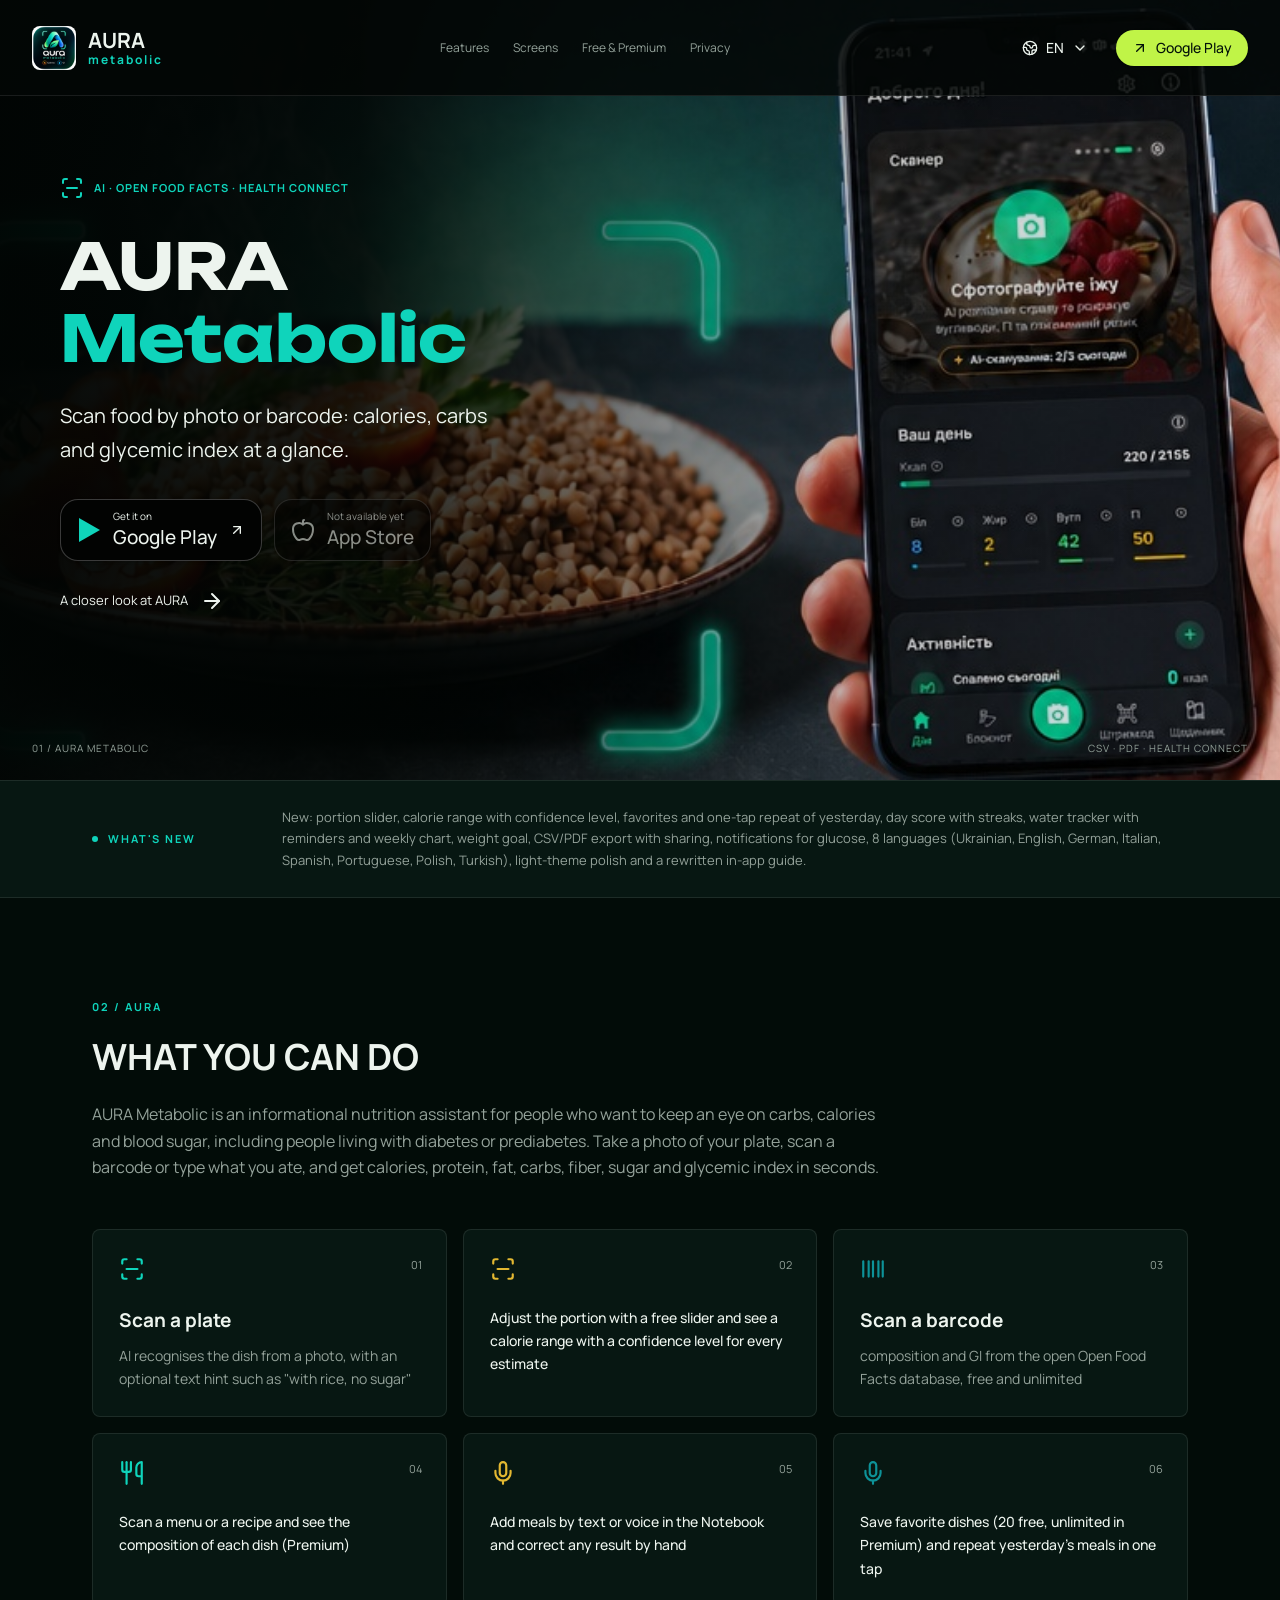
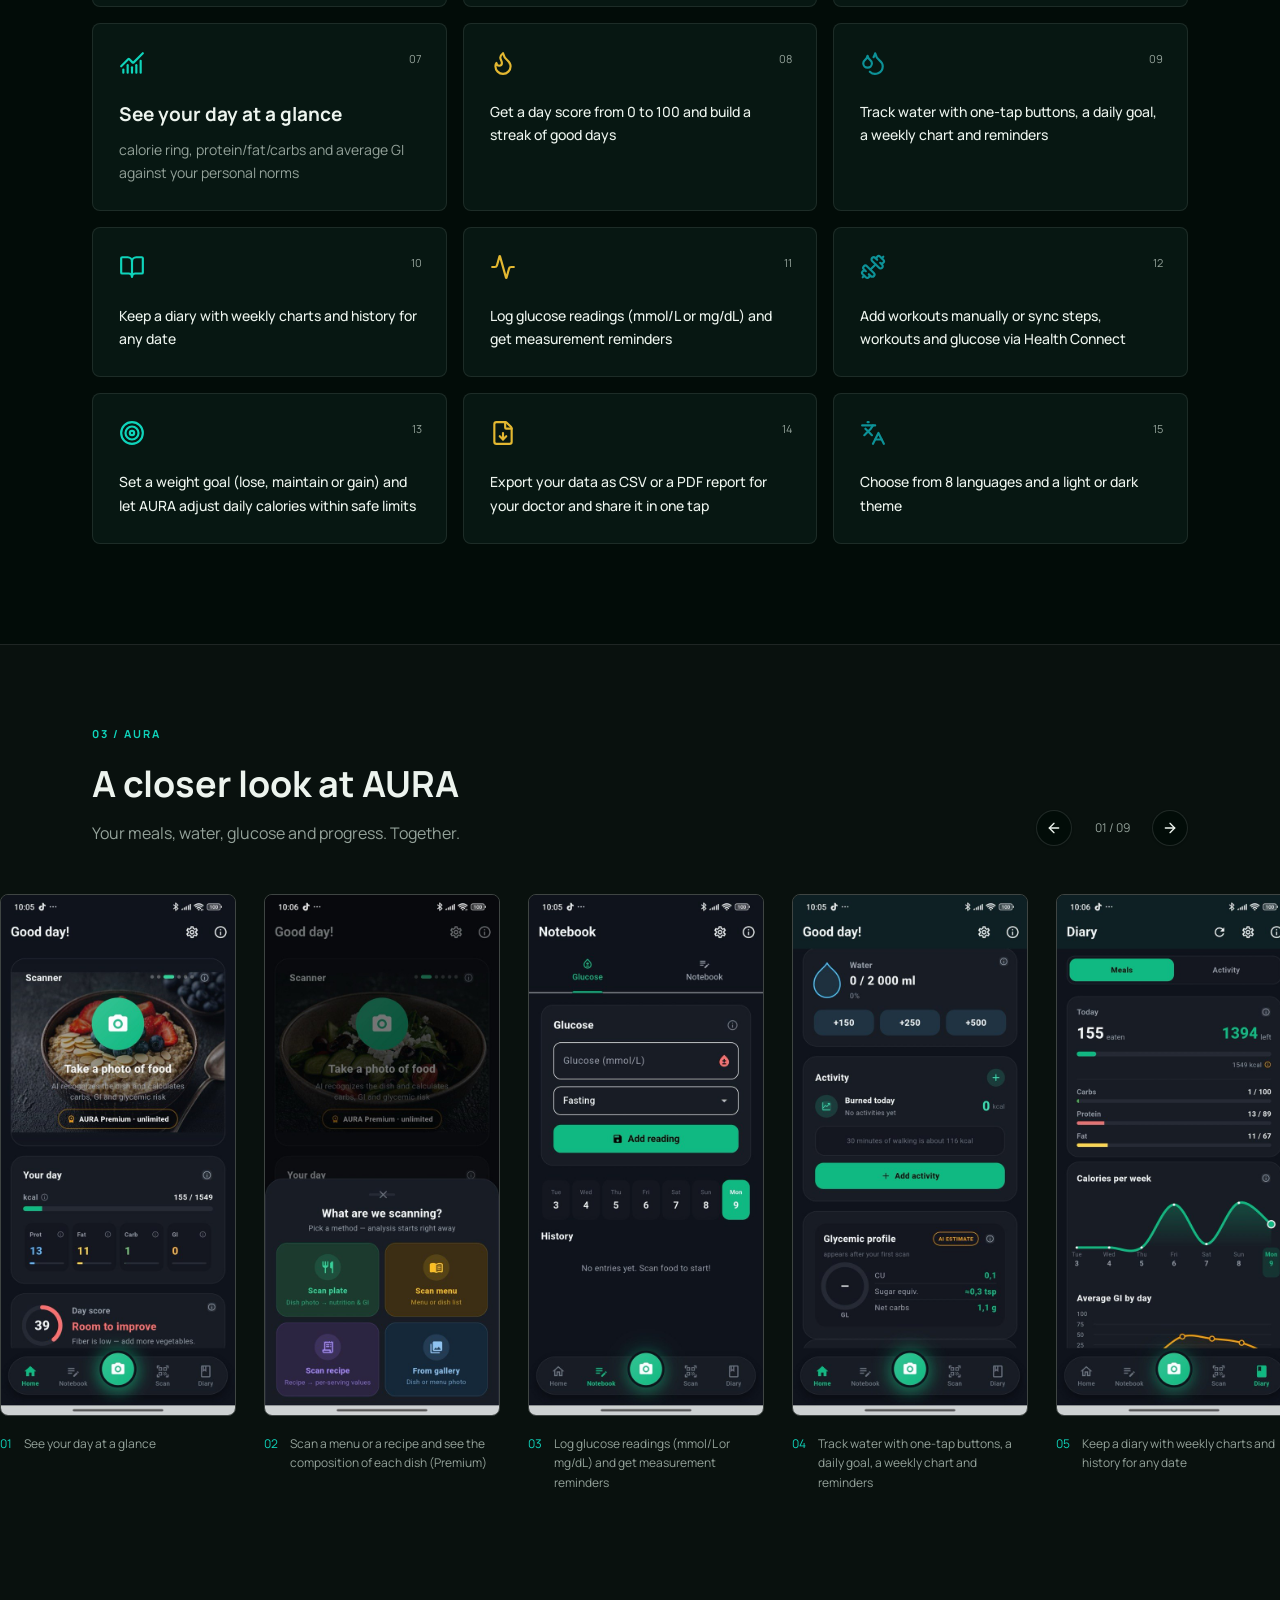
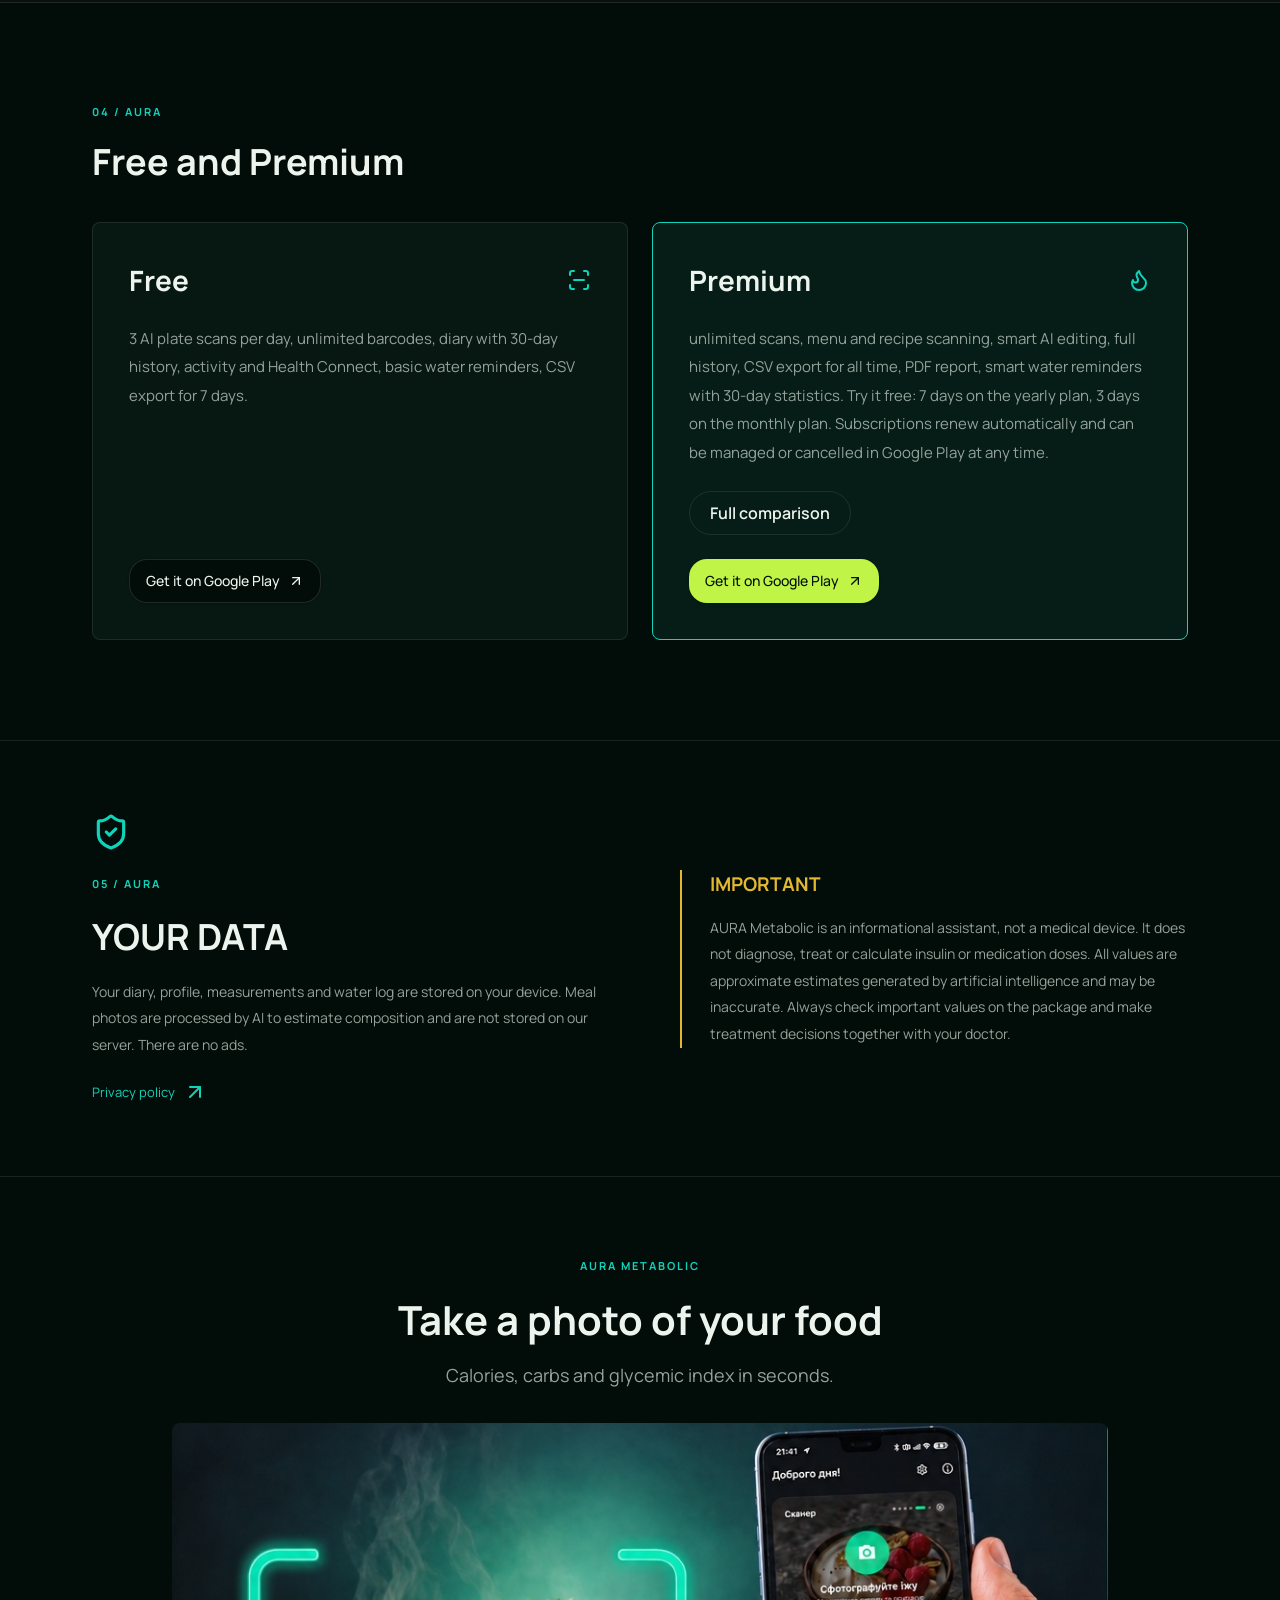
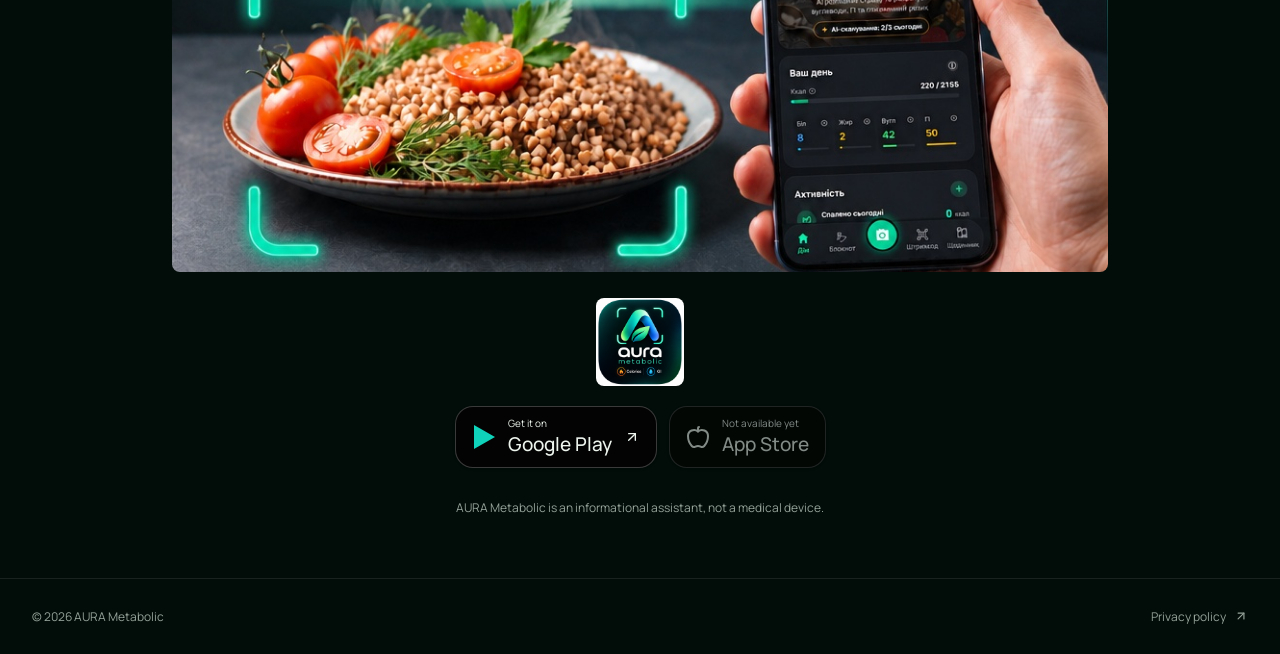
==== commit dfdb0b71: "Add files via upload" ====
--- a/index.html
+++ b/index.html
@@ -9,4 +9,4 @@
 <link rel="icon" href="./favicon.png"><link rel="stylesheet" href="./aura.css">
 <link rel="preconnect" href="https://fonts.googleapis.com"><link rel="stylesheet" href="https://fonts.googleapis.com/css2?family=Manrope:wght@400;500;700&amp;family=Unbounded:wght@500;700&amp;display=swap">
 </head><body><div id="root"></div><noscript>AURA Metabolic — enable JavaScript to view the interactive website.</noscript>
-<script src="./store-links.js"></script><script src="./aura.js"></script></body></html>
+<script src="./store-links.js"></script><script src="./aura.js"></script><script src="./aura-compare.js"></script></body></html>
--- a/aura.css
+++ b/aura.css
@@ -1,2 +1,36 @@
 .aura-site{--section-width:1160px;background:var(--background);color:var(--foreground);font-family:var(--font-sans);letter-spacing:0;line-height:1.65}.aura-site *{box-sizing:border-box}.aura-site a{text-decoration:none}.aura-site button{font-family:inherit}.aura-site svg{flex-shrink:0}.aura-site h1,.aura-site h2,.aura-site h3{letter-spacing:0;text-wrap:balance}.aura-site h2{font-size:36px;font-weight:700;line-height:1.25}.aura-site h3{font-size:19px;font-weight:700;line-height:1.5}.aura-site p{color:var(--muted-foreground)}.aura-site section[id]{scroll-margin-top:110px}.aura-site button:focus-visible,.aura-site a:focus-visible{outline:2px solid var(--primary);outline-offset:5px}.section-inner{max-width:var(--section-width);margin:auto;padding-left:32px;padding-right:32px}.eyebrow{letter-spacing:2px;text-transform:uppercase;color:var(--secondary);align-items:center;gap:10px;font-size:11px;font-weight:700;display:flex}.aura-header{z-index:30;border-bottom:1px solid var(--border);background:var(--header-surface);justify-content:space-between;align-items:center;gap:24px;min-height:96px;padding:18px 32px;display:flex;position:absolute;top:0;left:0;right:0}.aura-brand{align-items:center;gap:12px;font-size:21px;font-weight:700;line-height:1.2;display:flex}.aura-brand img{border-radius:8px}.aura-brand small{color:var(--secondary);letter-spacing:2px;font-size:12px;display:block}.desktop-nav{color:var(--muted-foreground);gap:24px;font-size:12px;display:flex}.desktop-nav a:hover{color:var(--foreground)}.header-actions{align-items:center;gap:12px;display:flex}.language-wrap{position:relative}.language-dropdown{background:var(--popover);border:1px solid var(--border);width:200px;box-shadow:var(--menu-shadow);border-radius:8px;flex-direction:column;padding:8px;display:flex;position:absolute;top:48px;right:0}.language-dropdown button{justify-content:space-between}.mobile-toggle{display:none}.aura-hero{min-height:780px;padding:176px 32px 112px;position:relative;overflow:hidden}.hero-scene{object-fit:cover;object-position:center;width:100%;height:100%;position:absolute;inset:0}.hero-shade{background:var(--hero-shade);position:absolute;inset:0}.hero-content{max-width:var(--section-width);z-index:1;margin:auto;position:relative}.hero-content h1{font-family:var(--font-display);margin:30px 0 24px;font-size:64px;font-weight:700;line-height:1.13}.hero-content h1 span{color:var(--secondary)}.hero-offer{max-width:460px;margin-bottom:32px;font-size:20px;line-height:1.7;color:var(--foreground)!important}.hero-content .eyebrow{letter-spacing:1px}.hero-explore{align-items:center;gap:12px;margin-top:28px;font-size:13px;display:inline-flex}.hero-bottom{letter-spacing:1px;text-transform:uppercase;color:var(--muted-foreground);justify-content:space-between;gap:20px;font-size:10px;display:flex;position:absolute;bottom:24px;left:32px;right:32px}.store-links{flex-wrap:wrap;gap:12px;display:flex}.store-badge{background:var(--store-surface);color:var(--foreground);border:1px solid var(--store-border);justify-content:flex-start;gap:12px;height:auto;min-height:62px;padding:10px 16px;font-size:19px;line-height:1.25}.store-badge:hover{background:var(--card)}.store-badge small{white-space:normal;max-width:170px;margin-bottom:4px;font-size:10px;font-weight:400;display:block}.store-badge svg{width:24px;height:28px}.store-badge svg:last-child:not(:first-child){width:16px}.store-badge span{text-align:left}.store-badge .play-symbol{color:var(--secondary)}.store-badge.unavailable{opacity:.55}.news-band{border-block:1px solid var(--border);background:var(--card)}.news-inner{grid-template-columns:160px 1fr;gap:30px;padding-top:26px;padding-bottom:26px;display:grid}.news-inner p{margin:0;font-size:13px}.status-dot{background:var(--secondary);border-radius:50%;width:6px;height:6px}.features-section{padding-top:100px;padding-bottom:100px}.section-heading{max-width:790px}.section-heading h2{text-transform:none;margin:18px 0 22px}.section-heading>p{font-size:16px}.feature-grid{grid-template-columns:repeat(3,minmax(0,1fr));gap:16px;margin-top:48px;display:grid}.feature-item{background:var(--card);border:1px solid var(--border);border-radius:8px;padding:26px;position:relative}.feature-item>svg{color:var(--secondary);width:26px;height:26px;margin-bottom:24px}.feature-number{color:var(--muted-foreground);font-size:11px;position:absolute;top:26px;right:24px}.feature-item h3{margin:0 0 10px}.feature-item p{margin:0;font-size:14px}.feature-full{font-weight:500;color:var(--foreground)!important}.feature-item:nth-child(3n+2)>svg{color:var(--chart-4)}.feature-item:nth-child(3n)>svg{color:var(--chart-3)}.gallery-section{background:var(--gallery-surface);border-block:1px solid var(--border);padding:80px 0;overflow:hidden}.gallery-heading{justify-content:space-between;align-items:flex-end;gap:24px;display:flex}.gallery-heading h2{margin-top:18px}.gallery-heading p{margin-top:14px}.gallery-arrows{flex-shrink:0;align-items:center;gap:14px;display:flex}.gallery-arrows span{color:var(--muted-foreground);text-align:center;min-width:52px;font-size:12px}.screenshot-track{scroll-snap-type:x mandatory;scrollbar-width:thin;scrollbar-color:var(--secondary) var(--background);gap:28px;padding:48px max(32px,50% - 548px) 30px;display:flex;position:relative;overflow:auto}.screen-item{scroll-snap-align:start;flex:0 0 236px;min-width:0}.screen-button{border:1px solid var(--store-border);border-radius:8px;width:100%;height:auto;padding:0;transition:transform .25s;display:block;overflow:hidden}.screen-button:hover{transform:translateY(-5px)}.screen-button img{width:100%;height:auto;display:block}.screen-item figcaption{color:var(--muted-foreground);gap:12px;margin-top:18px;font-size:12px;line-height:1.6;display:flex}.screen-item figcaption span{color:var(--secondary)}.plans-section{padding-top:100px;padding-bottom:100px}.plan-grid{grid-template-columns:1fr 1fr;gap:24px;margin-top:38px;display:grid}.plan-item{border:1px solid var(--border);background:var(--card);border-radius:8px;flex-direction:column;align-items:flex-start;gap:24px;padding:36px;display:flex}.plan-top{justify-content:space-between;align-items:center;width:100%;display:flex}.plan-top h3{font-size:28px}.plan-top svg{color:var(--secondary)}.plan-item p{font-size:15px;line-height:1.9}.plan-item>button,.plan-item>a{white-space:normal;height:auto;min-height:44px;margin-top:auto}.premium-plan{border-color:var(--secondary);background:var(--premium-surface)}.privacy-band{border-block:1px solid var(--border);padding:72px 0}.privacy-grid{grid-template-columns:1fr 1fr;gap:80px;display:grid}.privacy-grid>div>svg{width:38px;height:38px;color:var(--secondary);margin-bottom:24px}.privacy-grid h2{margin:20px 0}.privacy-grid p{font-size:14px;line-height:1.9}.privacy-grid a{color:var(--secondary);align-items:center;gap:8px;margin-top:22px;font-size:13px;display:inline-flex}.medical-note{border-left:2px solid var(--chart-4);align-self:center;padding-left:28px}.medical-note h3{color:var(--chart-4);margin-bottom:16px}.download-section{text-align:center;max-width:1000px;margin:auto;padding:80px 32px 60px}.download-heading .eyebrow{justify-content:center}.download-heading h2{margin:20px 0 16px;font-size:40px}.download-heading p{font-size:18px}.download-scene{aspect-ratio:768/368;object-fit:cover;border-radius:8px;width:100%;margin:32px 0 0;display:block}.download-actions{flex-direction:column;align-items:center;gap:20px;margin-top:26px;display:flex}.download-actions>img{border-radius:8px}.download-actions .store-links{justify-content:center}.download-warning{max-width:720px;margin:30px auto 0;font-size:12px}.aura-footer{border-top:1px solid var(--border);color:var(--muted-foreground);justify-content:space-between;gap:20px;padding:28px 32px;font-size:12px;display:flex}.aura-footer a{gap:8px;display:flex}.aura-footer svg{width:14px;height:18px}.menu-overlay,.lightbox{background:var(--overlay);z-index:60;-webkit-backdrop-filter:blur(8px);backdrop-filter:blur(8px);position:fixed;inset:0}.mobile-drawer{background:var(--popover);flex-direction:column;gap:28px;width:min(88%,360px);padding:24px;display:flex;position:absolute;top:0;bottom:0;right:0;overflow:auto}.drawer-top{justify-content:space-between;align-items:center;font-weight:700;display:flex}.mobile-drawer nav{flex-direction:column;gap:20px;font-size:20px;display:flex}.drawer-languages{grid-template-columns:1fr 1fr;gap:8px;display:grid}.drawer-languages button{font-size:12px}.mobile-drawer>a{white-space:normal;min-height:48px;margin-top:auto}.lightbox{justify-content:center;align-items:center;gap:24px;padding:56px 20px;display:flex}.lightbox img{object-fit:contain;border-radius:8px;max-width:calc(100% - 130px);max-height:85dvh}.lightbox-close{position:absolute;top:20px;right:24px}.lightbox-counter{color:var(--foreground);font-size:12px;position:absolute;bottom:15px}@media (width>=1500px){.aura-hero{min-height:800px}.hero-scene{object-position:center 45%}}@media (width<=1050px){.desktop-nav{gap:14px;font-size:11px}.header-download{display:none}.hero-content h1{font-size:56px}.hero-offer{max-width:390px}.privacy-grid{gap:40px}}@media (width<=760px){.section-inner{padding-left:22px;padding-right:22px}.aura-header{gap:10px;min-height:82px;padding:14px 18px}.aura-brand{gap:8px;font-size:18px}.desktop-nav{display:none}.mobile-toggle{display:inline-flex}.header-actions{gap:2px}.language-wrap>button{padding:8px}.language-wrap>button svg{width:15px}.aura-hero{min-height:760px;padding:124px 22px 270px}.hero-content h1{margin:24px 0 18px;font-size:42px}.hero-content .eyebrow{gap:6px;font-size:9px}.hero-content .eyebrow svg{width:16px}.hero-offer{max-width:440px;margin-bottom:24px;font-size:16px}.hero-scene{object-fit:contain;object-position:center bottom;background:var(--background)}.hero-shade{background:var(--mobile-hero-shade)}.hero-bottom{font-size:9px;bottom:18px;left:22px;right:22px}.hero-bottom span:last-child{display:none}.store-badge{gap:9px;min-height:56px;padding:9px 12px;font-size:16px}.store-badge small{max-width:130px;font-size:9px}.store-badge svg{width:19px}.hero-explore{margin-top:20px;font-size:12px}.news-inner{grid-template-columns:1fr;gap:12px;padding-top:22px;padding-bottom:22px}.aura-site h2{font-size:27px}.features-section,.plans-section{padding-top:64px;padding-bottom:64px}.feature-grid{grid-template-columns:1fr 1fr;gap:12px;margin-top:32px}.feature-item{padding:20px}.feature-item h3{font-size:16px}.feature-item p{font-size:12px}.feature-number{top:20px;right:16px}.feature-item>svg{width:22px;margin-bottom:18px}.section-heading>p{font-size:14px}.gallery-section{padding:58px 0}.gallery-heading{display:block}.gallery-arrows{margin-top:24px}.screenshot-track{gap:18px;padding:32px 22px 22px}.screen-item{flex-basis:218px}.plan-grid{grid-template-columns:1fr;gap:18px}.plan-item{padding:26px}.privacy-grid{grid-template-columns:1fr;gap:40px}.privacy-band{padding:56px 0}.download-section{padding:58px 18px 44px}.download-heading h2{font-size:29px}.download-heading p{font-size:15px}.download-scene{margin-top:24px}.download-actions>img{width:68px;height:68px}.aura-footer{flex-wrap:wrap;padding:24px 18px;font-size:10px}.lightbox{gap:8px;padding:65px 8px}.lightbox img{max-width:calc(100% - 90px)}.lightbox button{width:34px;height:34px}}@media (width<=400px){.feature-grid{grid-template-columns:1fr}.hero-content h1{font-size:36px}.aura-hero{min-height:740px}.hero-content .eyebrow{letter-spacing:0}.hero-content .store-links{gap:8px}.store-badge{padding:8px 10px;font-size:15px}.store-badge>svg:last-child:not(:first-child){display:none}.aura-brand small{font-size:10px}.aura-brand img{width:36px;height:36px}}@media (prefers-reduced-motion:reduce){html{scroll-behavior:auto}.aura-site *{transition:none!important;animation:none!important}}@layer properties{@supports (((-webkit-hyphens:none)) and (not (margin-trim:inline))) or ((-moz-orient:inline) and (not (color:rgb(from red r g b)))){*,:before,:after,::backdrop{--tw-border-style:solid;--tw-font-weight:initial;--tw-shadow:0 0 #0000;--tw-shadow-color:initial;--tw-shadow-alpha:100%;--tw-inset-shadow:0 0 #0000;--tw-inset-shadow-color:initial;--tw-inset-shadow-alpha:100%;--tw-ring-color:initial;--tw-ring-shadow:0 0 #0000;--tw-inset-ring-color:initial;--tw-inset-ring-shadow:0 0 #0000;--tw-ring-inset:initial;--tw-ring-offset-width:0px;--tw-ring-offset-color:#fff;--tw-ring-offset-shadow:0 0 #0000;--tw-outline-style:solid;--tw-animation-delay:0s;--tw-animation-direction:normal;--tw-animation-duration:initial;--tw-animation-fill-mode:none;--tw-animation-iteration-count:1;--tw-enter-blur:0;--tw-enter-opacity:1;--tw-enter-rotate:0;--tw-enter-scale:1;--tw-enter-translate-x:0;--tw-enter-translate-y:0;--tw-exit-blur:0;--tw-exit-opacity:1;--tw-exit-rotate:0;--tw-exit-scale:1;--tw-exit-translate-x:0;--tw-exit-translate-y:0}}}@layer theme{:root,:host{--font-sans:"Manrope", sans-serif;--font-mono:ui-monospace, SFMono-Regular, Menlo, Monaco, Consolas, "Liberation Mono", "Courier New", monospace;--spacing:.25rem;--text-xs:.75rem;--text-xs--line-height:calc(1 / .75);--text-sm:.875rem;--text-sm--line-height:calc(1.25 / .875);--font-weight-medium:500;--default-transition-duration:.15s;--default-transition-timing-function:cubic-bezier(.4, 0, .2, 1);--default-font-family:"Manrope", sans-serif;--default-mono-font-family:var(--font-mono);--color-background:var(--background);--color-foreground:var(--foreground);--color-border:var(--border);--font-display:"Unbounded", sans-serif}}@layer base{*,:after,:before,::backdrop{box-sizing:border-box;border:0 solid;margin:0;padding:0}::file-selector-button{box-sizing:border-box;border:0 solid;margin:0;padding:0}html,:host{-webkit-text-size-adjust:100%;tab-size:4;line-height:1.5;font-family:var(--default-font-family,-apple-system, BlinkMacSystemFont, "Segoe UI", Roboto, "Helvetica Neue", "Noto Sans", Arial, sans-serif, "Apple Color Emoji", "Segoe UI Emoji", "Segoe UI Symbol", "Noto Color Emoji");font-feature-settings:var(--default-font-feature-settings,normal);font-variation-settings:var(--default-font-variation-settings,normal);-webkit-tap-highlight-color:transparent}hr{height:0;color:inherit;border-top-width:1px}abbr:where([title]){-webkit-text-decoration:underline dotted;text-decoration:underline dotted}h1,h2,h3,h4,h5,h6{font-size:inherit;font-weight:inherit}a{color:inherit;-webkit-text-decoration:inherit;-webkit-text-decoration:inherit;-webkit-text-decoration:inherit;-webkit-text-decoration:inherit;text-decoration:inherit}b,strong{font-weight:bolder}code,kbd,samp,pre{font-family:var(--default-mono-font-family,ui-monospace, SFMono-Regular, Menlo, Monaco, Consolas, "Liberation Mono", "Courier New", monospace);font-feature-settings:var(--default-mono-font-feature-settings,normal);font-variation-settings:var(--default-mono-font-variation-settings,normal);font-size:1em}small{font-size:80%}sub,sup{vertical-align:baseline;font-size:75%;line-height:0;position:relative}sub{bottom:-.25em}sup{top:-.5em}table{text-indent:0;border-color:inherit;border-collapse:collapse}:-moz-focusring:where(:not(iframe)){outline:auto}progress{vertical-align:baseline}summary{display:list-item}ol,ul,menu{list-style:none}img,svg,video,canvas,audio,iframe,embed,object{vertical-align:middle;display:block}img,video{max-width:100%;height:auto}button,input,select,optgroup,textarea{font:inherit;font-feature-settings:inherit;font-variation-settings:inherit;letter-spacing:inherit;color:inherit;opacity:1;background-color:#0000;border-radius:0}::file-selector-button{font:inherit;font-feature-settings:inherit;font-variation-settings:inherit;letter-spacing:inherit;color:inherit;opacity:1;background-color:#0000;border-radius:0}:where(select:is([multiple],[size])) optgroup{font-weight:bolder}:where(select:is([multiple],[size])) optgroup option{padding-inline-start:20px}::file-selector-button{margin-inline-end:4px}::placeholder{opacity:1}@supports (not ((-webkit-appearance:-apple-pay-button))) or (contain-intrinsic-size:1px){::placeholder{color:currentColor}@supports (color:color-mix(in lab, red, red)){::placeholder{color:color-mix(in oklab, currentcolor 50%, transparent)}}}textarea{resize:vertical}::-webkit-search-decoration{-webkit-appearance:none}::-webkit-date-and-time-value{min-height:1lh;text-align:inherit}::-webkit-datetime-edit{display:inline-flex}::-webkit-datetime-edit-fields-wrapper{padding:0}::-webkit-datetime-edit{padding-block:0}::-webkit-datetime-edit-year-field{padding-block:0}::-webkit-datetime-edit-month-field{padding-block:0}::-webkit-datetime-edit-day-field{padding-block:0}::-webkit-datetime-edit-hour-field{padding-block:0}::-webkit-datetime-edit-minute-field{padding-block:0}::-webkit-datetime-edit-second-field{padding-block:0}::-webkit-datetime-edit-millisecond-field{padding-block:0}::-webkit-datetime-edit-meridiem-field{padding-block:0}::-webkit-calendar-picker-indicator{line-height:1}:-moz-ui-invalid{box-shadow:none}button,input:where([type=button],[type=reset],[type=submit]){appearance:button}::file-selector-button{appearance:button}::-webkit-inner-spin-button{height:auto}::-webkit-outer-spin-button{height:auto}[hidden]:where(:not([hidden=until-found])){display:none!important}*{border-color:var(--color-border)}body{background-color:var(--color-background);color:var(--color-foreground)}}@layer components;@layer utilities{.hidden{display:none}.inline-flex{display:inline-flex}.h-8{height:calc(var(--spacing) * 8)}.h-9{height:calc(var(--spacing) * 9)}.h-10{height:calc(var(--spacing) * 10)}.w-9{width:calc(var(--spacing) * 9)}.cursor-pointer{cursor:pointer}.items-center{align-items:center}.justify-center{justify-content:center}.gap-2{gap:calc(var(--spacing) * 2)}.rounded-md{border-radius:calc(var(--radius) - 2px)}.border{border-style:var(--tw-border-style);border-width:1px}.border-input{border-color:var(--input)}.bg-background{background-color:var(--background)}.bg-destructive{background-color:var(--destructive)}.bg-primary{background-color:var(--primary)}.bg-secondary{background-color:var(--secondary)}.px-3{padding-inline:calc(var(--spacing) * 3)}.px-4{padding-inline:calc(var(--spacing) * 4)}.px-8{padding-inline:calc(var(--spacing) * 8)}.py-2{padding-block:calc(var(--spacing) * 2)}.text-sm{font-size:var(--text-sm);line-height:var(--tw-leading,var(--text-sm--line-height))}.text-xs{font-size:var(--text-xs);line-height:var(--tw-leading,var(--text-xs--line-height))}.font-medium{--tw-font-weight:var(--font-weight-medium);font-weight:var(--font-weight-medium)}.whitespace-nowrap{white-space:nowrap}.text-destructive-foreground{color:var(--destructive-foreground)}.text-primary{color:var(--primary)}.text-primary-foreground{color:var(--primary-foreground)}.text-secondary-foreground{color:var(--secondary-foreground)}.underline-offset-4{text-underline-offset:4px}.shadow,.shadow-sm{--tw-shadow:0 1px 3px 0 var(--tw-shadow-color,#0000001a), 0 1px 2px -1px var(--tw-shadow-color,#0000001a);box-shadow:var(--tw-inset-shadow), var(--tw-inset-ring-shadow), var(--tw-ring-offset-shadow), var(--tw-ring-shadow), var(--tw-shadow)}.outline{outline-style:var(--tw-outline-style);outline-width:1px}.transition-colors{transition-property:color,background-color,border-color,outline-color,text-decoration-color,fill,stroke,--tw-gradient-from,--tw-gradient-via,--tw-gradient-to;transition-timing-function:var(--tw-ease,var(--default-transition-timing-function));transition-duration:var(--tw-duration,var(--default-transition-duration))}@media (hover:hover){.hover\:bg-accent:hover{background-color:var(--accent)}.hover\:bg-destructive\/90:hover{background-color:var(--destructive)}@supports (color:color-mix(in lab, red, red)){.hover\:bg-destructive\/90:hover{background-color:color-mix(in oklab, var(--destructive) 90%, transparent)}}.hover\:bg-primary\/90:hover{background-color:var(--primary)}@supports (color:color-mix(in lab, red, red)){.hover\:bg-primary\/90:hover{background-color:color-mix(in oklab, var(--primary) 90%, transparent)}}.hover\:bg-secondary\/80:hover{background-color:var(--secondary)}@supports (color:color-mix(in lab, red, red)){.hover\:bg-secondary\/80:hover{background-color:color-mix(in oklab, var(--secondary) 80%, transparent)}}.hover\:text-accent-foreground:hover{color:var(--accent-foreground)}.hover\:underline:hover{text-decoration-line:underline}}.focus-visible\:ring-1:focus-visible{--tw-ring-shadow:var(--tw-ring-inset,) 0 0 0 calc(1px + var(--tw-ring-offset-width)) var(--tw-ring-color,currentcolor);box-shadow:var(--tw-inset-shadow), var(--tw-inset-ring-shadow), var(--tw-ring-offset-shadow), var(--tw-ring-shadow), var(--tw-shadow)}.focus-visible\:ring-ring:focus-visible{--tw-ring-color:var(--ring)}.focus-visible\:outline-none:focus-visible{--tw-outline-style:none;outline-style:none}.disabled\:pointer-events-none:disabled{pointer-events:none}.disabled\:cursor-not-allowed:disabled{cursor:not-allowed}.disabled\:opacity-50:disabled{opacity:.5}.\[\&_svg\]\:pointer-events-none svg{pointer-events:none}.\[\&_svg\]\:size-4 svg{width:calc(var(--spacing) * 4);height:calc(var(--spacing) * 4)}.\[\&_svg\]\:shrink-0 svg{flex-shrink:0}}@property --tw-animation-delay{syntax:"*";inherits:false;initial-value:0s}@property --tw-animation-direction{syntax:"*";inherits:false;initial-value:normal}@property --tw-animation-duration{syntax:"*";inherits:false}@property --tw-animation-fill-mode{syntax:"*";inherits:false;initial-value:none}@property --tw-animation-iteration-count{syntax:"*";inherits:false;initial-value:1}@property --tw-enter-blur{syntax:"*";inherits:false;initial-value:0}@property --tw-enter-opacity{syntax:"*";inherits:false;initial-value:1}@property --tw-enter-rotate{syntax:"*";inherits:false;initial-value:0}@property --tw-enter-scale{syntax:"*";inherits:false;initial-value:1}@property --tw-enter-translate-x{syntax:"*";inherits:false;initial-value:0}@property --tw-enter-translate-y{syntax:"*";inherits:false;initial-value:0}@property --tw-exit-blur{syntax:"*";inherits:false;initial-value:0}@property --tw-exit-opacity{syntax:"*";inherits:false;initial-value:1}@property --tw-exit-rotate{syntax:"*";inherits:false;initial-value:0}@property --tw-exit-scale{syntax:"*";inherits:false;initial-value:1}@property --tw-exit-translate-x{syntax:"*";inherits:false;initial-value:0}@property --tw-exit-translate-y{syntax:"*";inherits:false;initial-value:0}:root{--radius:1.25rem;--background:oklch(14% .02 170);--foreground:oklch(96% .01 150);--card:oklch(19% .025 170);--card-foreground:oklch(96% .01 150);--popover:oklch(19% .025 170);--popover-foreground:oklch(96% .01 150);--primary:oklch(90% .2 125);--primary-foreground:oklch(16% .03 160);--secondary:oklch(78% .14 180);--secondary-foreground:oklch(16% .03 160);--muted:oklch(22% .02 170);--muted-foreground:oklch(70% .02 160);--accent:oklch(78% .14 180);--accent-foreground:oklch(16% .03 160);--destructive:oklch(65% .22 27);--destructive-foreground:oklch(98% 0 0);--border:oklch(100% 0 0/.09);--input:oklch(100% 0 0/.12);--ring:oklch(90% .2 125);--chart-1:oklch(90% .2 125);--chart-2:oklch(78% .14 180);--chart-3:oklch(60% .1 200);--chart-4:oklch(80% .15 90);--chart-5:oklch(70% .18 30);--sidebar:oklch(19% .025 170);--sidebar-foreground:oklch(96% .01 150);--sidebar-primary:oklch(90% .2 125);--sidebar-primary-foreground:oklch(16% .03 160);--sidebar-accent:oklch(22% .02 170);--sidebar-accent-foreground:oklch(96% .01 150);--sidebar-border:oklch(100% 0 0/.09);--sidebar-ring:oklch(90% .2 125);--gradient-brand:linear-gradient(120deg, var(--secondary), var(--primary));--glow:0 0 80px -10px var(--secondary)}@supports (color:color-mix(in lab, red, red)){:root{--glow:0 0 80px -10px color-mix(in oklab, var(--secondary) 60%, transparent)}}:root{--header-surface:oklch(12% .012 170/.85);--store-surface:oklch(9% .005 170);--store-border:oklch(100% 0 0/.22);--gallery-surface:oklch(17% .014 170);--premium-surface:oklch(21% .034 170);--overlay:oklch(7% .005 170/.94);--menu-shadow:0 16px 50px oklch(0% 0 0/.45);--hero-shade:linear-gradient(90deg, oklch(10% .015 170/.98) 0%, oklch(10% .015 170/.9) 28%, oklch(10% .015 170/.25) 64%, oklch(10% .015 170/.05) 100%);--mobile-hero-shade:linear-gradient(180deg, var(--background) 0%, var(--background) 49%, oklch(14% .02 170/.2) 73%, oklch(14% .02 170/.05) 100%)}html{scroll-behavior:smooth}body{font-family:var(--font-sans)}@keyframes floaty{50%{transform:translateY(-14px)}}@keyframes marquee{to{transform:translate(-50%)}}@property --tw-border-style{syntax:"*";inherits:false;initial-value:solid}@property --tw-font-weight{syntax:"*";inherits:false}@property --tw-shadow{syntax:"*";inherits:false;initial-value:0 0 #0000}@property --tw-shadow-color{syntax:"*";inherits:false}@property --tw-shadow-alpha{syntax:"<percentage>";inherits:false;initial-value:100%}@property --tw-inset-shadow{syntax:"*";inherits:false;initial-value:0 0 #0000}@property --tw-inset-shadow-color{syntax:"*";inherits:false}@property --tw-inset-shadow-alpha{syntax:"<percentage>";inherits:false;initial-value:100%}@property --tw-ring-color{syntax:"*";inherits:false}@property --tw-ring-shadow{syntax:"*";inherits:false;initial-value:0 0 #0000}@property --tw-inset-ring-color{syntax:"*";inherits:false}@property --tw-inset-ring-shadow{syntax:"*";inherits:false;initial-value:0 0 #0000}@property --tw-ring-inset{syntax:"*";inherits:false}@property --tw-ring-offset-width{syntax:"<length>";inherits:false;initial-value:0}@property --tw-ring-offset-color{syntax:"*";inherits:false;initial-value:#fff}@property --tw-ring-offset-shadow{syntax:"*";inherits:false;initial-value:0 0 #0000}@property --tw-outline-style{syntax:"*";inherits:false;initial-value:solid}
-/*$vite$:1*/+/*$vite$:1*/
+/* aura-compare */
+.acx-ov{position:fixed;inset:0;z-index:9999;display:none;align-items:flex-start;justify-content:center;background:rgba(2,10,8,.78);backdrop-filter:blur(6px);overflow-y:auto;padding:0 16px 16px}
+.acx-ov.acx-open{display:flex}
+.acx{--acx-bg:var(--card,#0b231e);--acx-line:var(--border,#1c3a33);--acx-fg:var(--foreground,#e8f3ef);--acx-mut:var(--muted-foreground,#92aca5);--acx-teal:oklch(82% .14 175);--acx-lime:var(--primary,#b9e23d);
+ width:100%;max-width:860px;margin:max(16px,env(safe-area-inset-top,0px)) auto 16px;background:var(--acx-bg);color:var(--acx-fg);border:1px solid var(--acx-line);border-radius:22px;font:16px/1.55 Manrope,system-ui,-apple-system,Segoe UI,sans-serif;box-shadow:0 30px 80px rgba(0,0,0,.5)}
+.acx *{box-sizing:border-box}
+.acx-hd{position:sticky;top:0;z-index:2;display:grid;grid-template-columns:minmax(0,1fr) 130px 130px;gap:8px;align-items:center;padding:18px 20px 12px;background:var(--acx-bg);border-radius:22px 22px 0 0;border-bottom:1px solid var(--acx-line)}
+.acx-hd h2{margin:0;font-size:20px;line-height:1.2;grid-column:1/-1;grid-row:1;padding-right:44px;margin-bottom:6px}
+.acx-x{position:absolute;top:14px;right:14px;width:36px;height:36px;border:1px solid var(--acx-line);border-radius:50%;background:transparent;color:var(--acx-fg);font-size:20px;cursor:pointer;line-height:1}
+.acx-x:hover{border-color:var(--acx-teal)}
+.acx-col{font-weight:700;font-size:14px;text-align:center;padding:6px 0;border-radius:999px;grid-row:2}
+.acx-col.f{grid-column:2;border:1px solid var(--acx-line)}
+.acx-col.p{grid-column:3;background:var(--acx-lime);color:#10200a}
+.acx-bd{padding:4px 20px 8px}
+.acx-g{margin:22px 0 6px;font-size:12px;letter-spacing:.12em;text-transform:uppercase;color:var(--acx-teal);font-weight:700}
+.acx-r{display:grid;grid-template-columns:minmax(0,1fr) 130px 130px;gap:8px;align-items:center;padding:11px 0;border-bottom:1px solid var(--acx-line)}
+.acx-r:last-of-type{border-bottom:0}
+.acx-l{min-width:0;overflow-wrap:break-word;hyphens:auto}
+.acx-v{font-size:13px;line-height:1.35;text-align:center;color:var(--acx-mut);min-width:0;overflow-wrap:anywhere}
+.acx-v.y{color:var(--acx-teal);font-size:18px;font-weight:700}
+.acx-v.n{color:#4c6861}
+.acx-v.p{color:var(--acx-fg)}
+.acx-ft{margin:0;padding:14px 20px 22px;font-size:13px;color:var(--acx-mut);border-top:1px solid var(--acx-line)}
+@media (max-width:560px){
+ .acx-hd,.acx-r{grid-template-columns:minmax(0,1fr) 78px 78px}
+ .acx-hd{padding:16px 16px 10px}.acx-bd{padding:4px 16px 8px}.acx-ft{padding:14px 16px 20px}
+ .acx-hd h2{font-size:18px}.acx-v{font-size:12px}
+}
+@media (prefers-reduced-motion:no-preference){.acx-ov.acx-open .acx{animation:acxin .22s ease-out}@keyframes acxin{from{opacity:0;transform:translateY(12px)}to{opacity:1;transform:none}}}
+.acx button:focus-visible{outline:2px solid var(--acx-lime);outline-offset:2px}
+
+.plan-item>button.plan-more{margin-top:auto;border:1px solid var(--border);background:transparent;color:var(--foreground);border-radius:999px;padding:0 20px;min-height:44px;font-weight:600;cursor:pointer;transition:border-color .2s}
+.plan-item>button.plan-more:hover{border-color:var(--primary)}
+.plan-item>button.plan-more+a{margin-top:0}
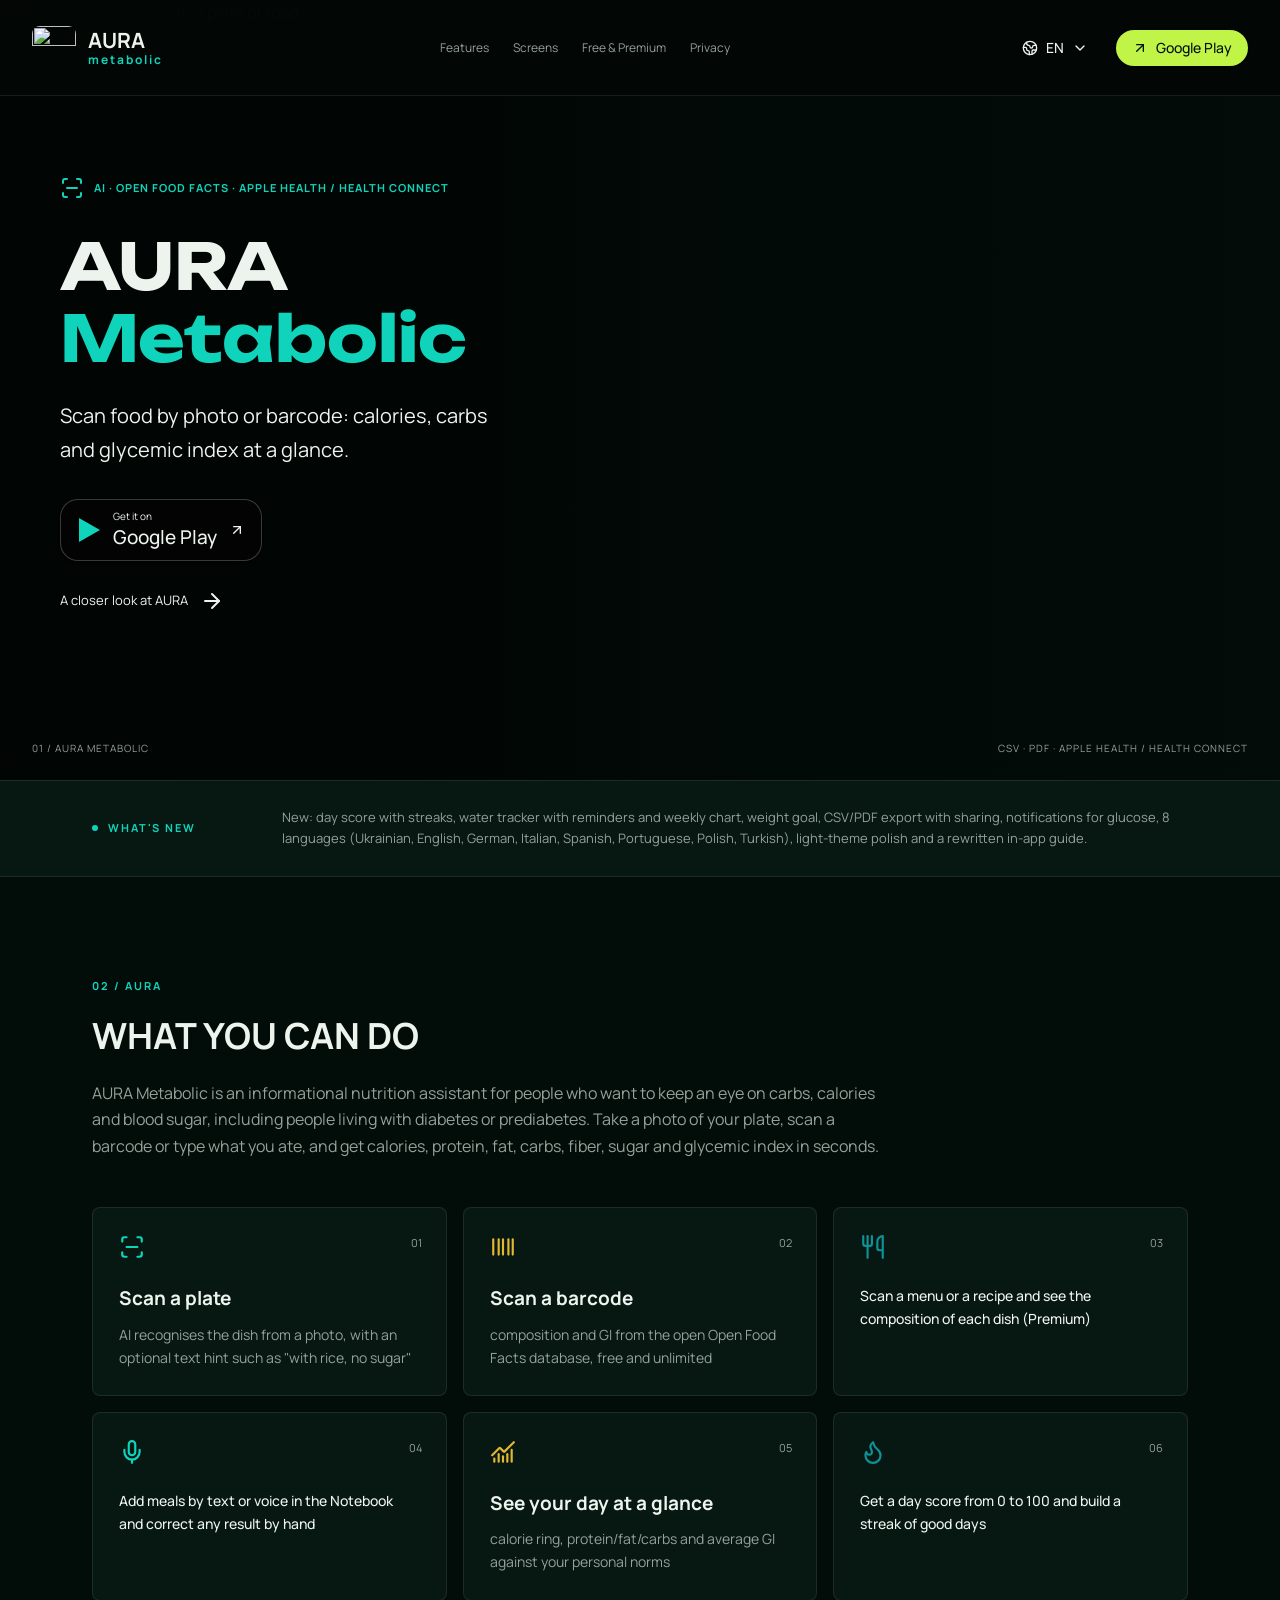
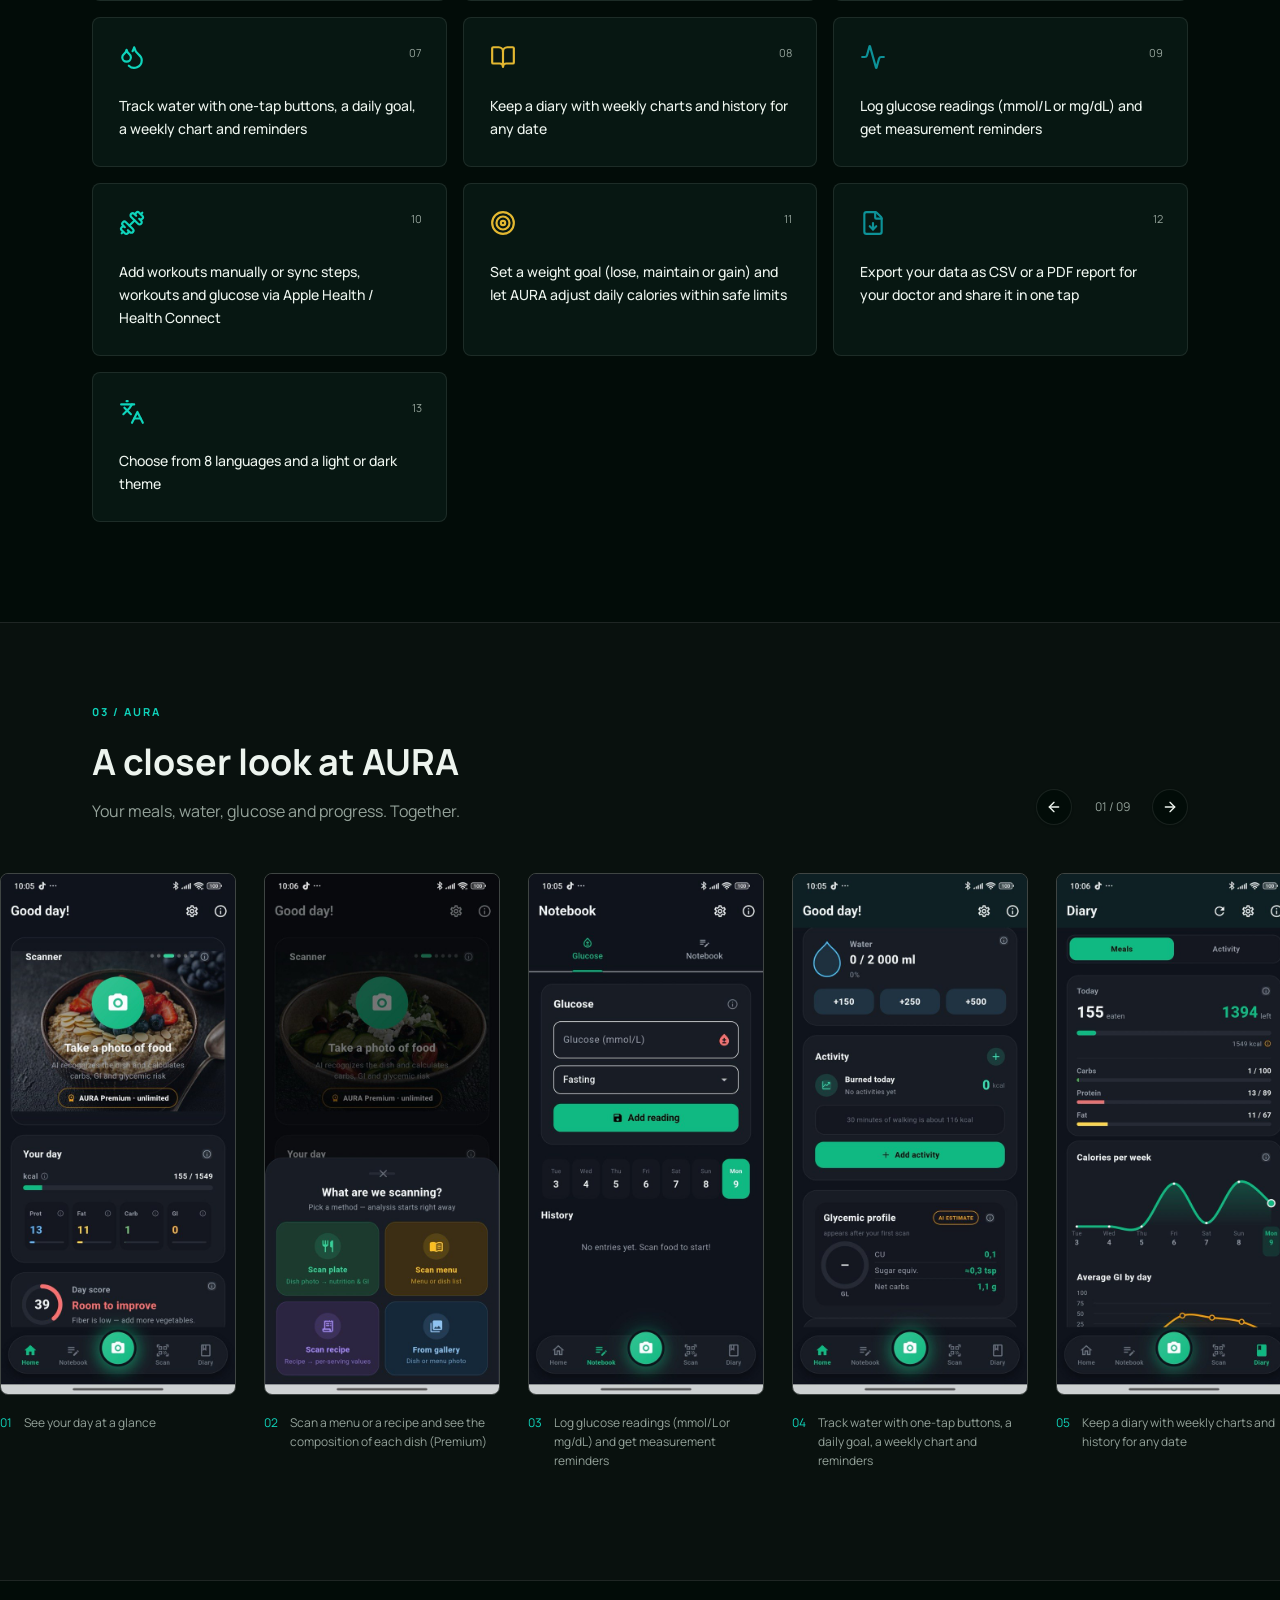
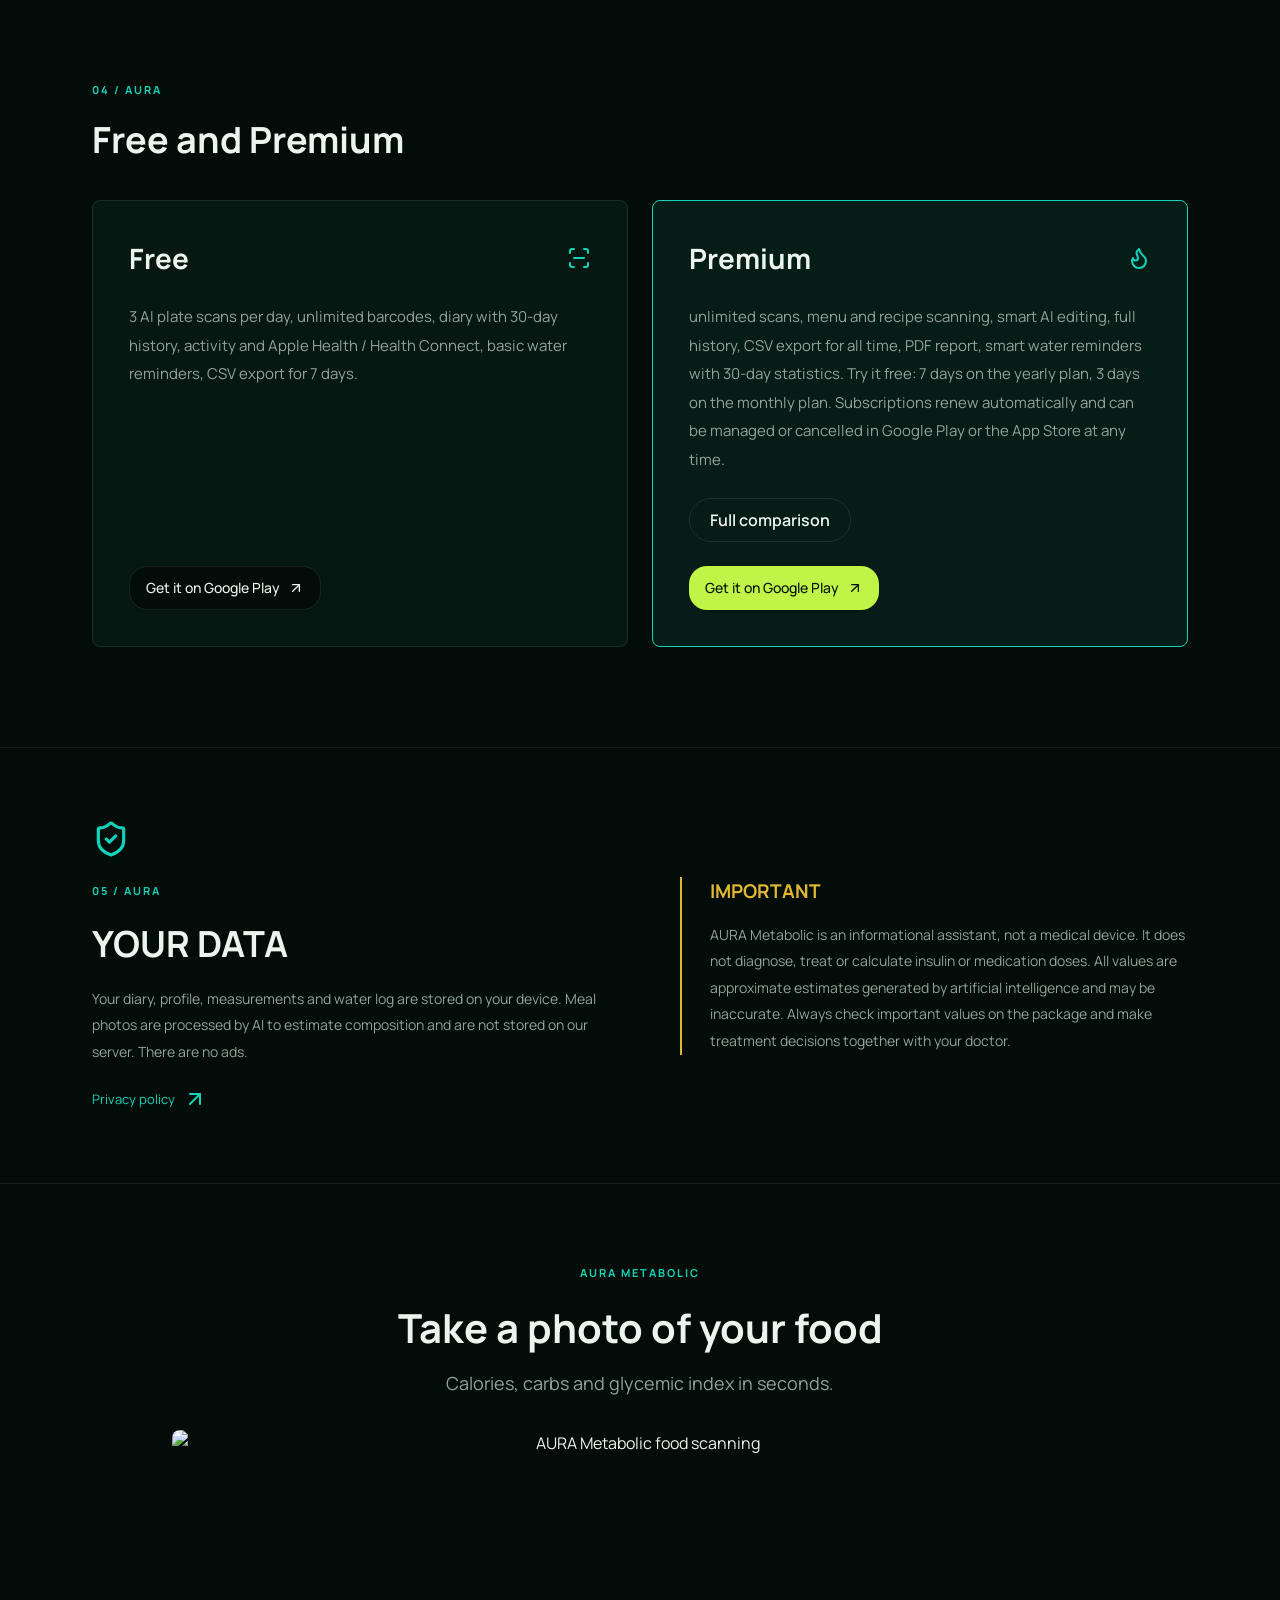
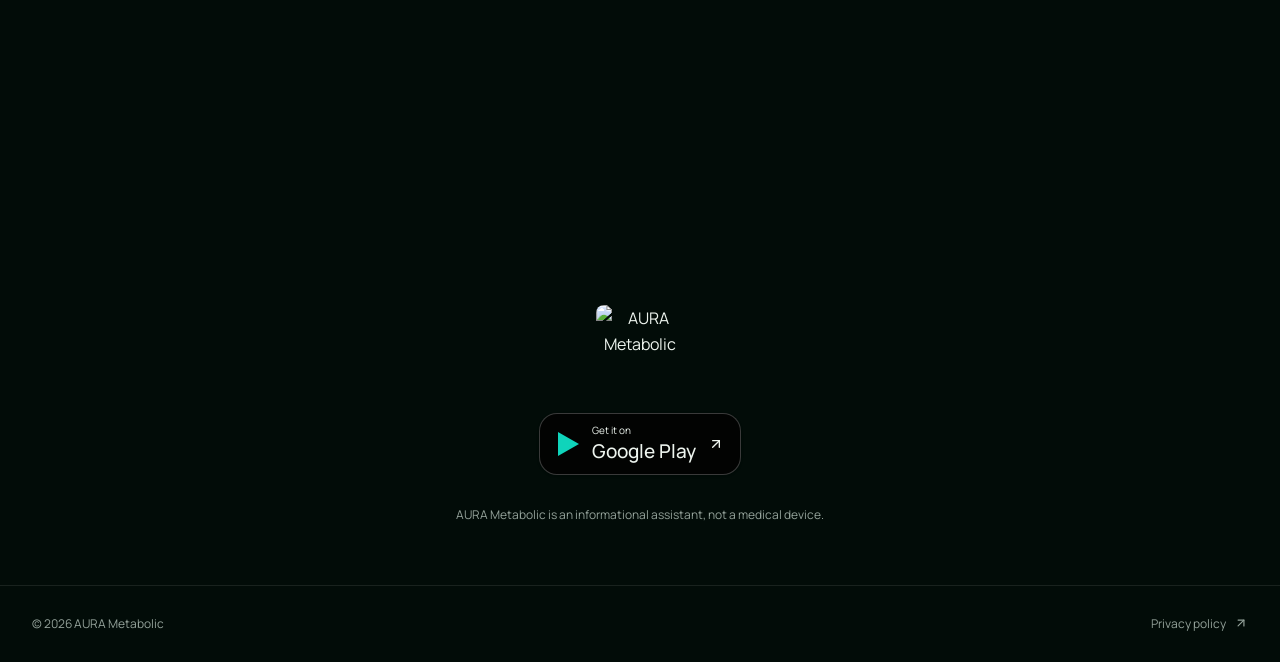
==== commit dafc890a: "Add files via upload" ====
--- a/index.html
+++ b/index.html
@@ -1,12 +1,24 @@
 <!doctype html>
-<html lang="en"><head>
-<meta charset="UTF-8"><meta name="viewport" content="width=device-width, initial-scale=1">
-<title>AURA Metabolic: Calories &amp; GI</title>
-<meta name="description" content="Scan food by photo or barcode: calories, carbs and glycemic index at a glance.">
-<meta property="og:title" content="AURA Metabolic: Calories &amp; GI">
-<meta property="og:description" content="Scan food by photo or barcode: calories, carbs and glycemic index at a glance.">
-<meta property="og:type" content="website"><meta name="twitter:card" content="summary_large_image">
-<link rel="icon" href="./favicon.png"><link rel="stylesheet" href="./aura.css">
-<link rel="preconnect" href="https://fonts.googleapis.com"><link rel="stylesheet" href="https://fonts.googleapis.com/css2?family=Manrope:wght@400;500;700&amp;family=Unbounded:wght@500;700&amp;display=swap">
-</head><body><div id="root"></div><noscript>AURA Metabolic — enable JavaScript to view the interactive website.</noscript>
-<script src="./store-links.js"></script><script src="./aura.js"></script><script src="./aura-compare.js"></script></body></html>
+<html lang="en">
+  <head>
+    <meta charset="UTF-8" />
+    <meta name="viewport" content="width=device-width, initial-scale=1.0" />
+    <title>AURA Metabolic — AI food scanner for glucose-aware eating</title>
+    <meta name="description" content="AURA Metabolic scans your plate with AI, estimates calories, macros and glycemic index, and helps people tracking glucose eat with confidence." />
+    <meta property="og:title" content="AURA Metabolic" />
+    <meta property="og:description" content="AI food scanner with glycemic index estimates, diary, and Apple Health / Health Connect sync." />
+    <meta property="og:type" content="website" />
+    <meta name="twitter:card" content="summary_large_image" />
+    <link rel="icon" type="image/png" href="favicon.png" />
+    <link rel="preconnect" href="https://fonts.googleapis.com" />
+    <link rel="preconnect" href="https://fonts.gstatic.com" crossorigin />
+    <link href="https://fonts.googleapis.com/css2?family=Manrope:wght@400;500;700;800&family=Unbounded:wght@500;700&display=swap" rel="stylesheet" />
+    <script type="module" crossorigin src="./aura.js"></script>
+    <link rel="stylesheet" crossorigin href="./aura.css">
+  </head>
+  <body>
+    <div id="root"></div>
+    <script src="store-links.js"></script>
+    <script src="aura-compare.js"></script>
+  </body>
+</html>
--- a/aura.css
+++ b/aura.css
@@ -1,6 +1,5 @@
-.aura-site{--section-width:1160px;background:var(--background);color:var(--foreground);font-family:var(--font-sans);letter-spacing:0;line-height:1.65}.aura-site *{box-sizing:border-box}.aura-site a{text-decoration:none}.aura-site button{font-family:inherit}.aura-site svg{flex-shrink:0}.aura-site h1,.aura-site h2,.aura-site h3{letter-spacing:0;text-wrap:balance}.aura-site h2{font-size:36px;font-weight:700;line-height:1.25}.aura-site h3{font-size:19px;font-weight:700;line-height:1.5}.aura-site p{color:var(--muted-foreground)}.aura-site section[id]{scroll-margin-top:110px}.aura-site button:focus-visible,.aura-site a:focus-visible{outline:2px solid var(--primary);outline-offset:5px}.section-inner{max-width:var(--section-width);margin:auto;padding-left:32px;padding-right:32px}.eyebrow{letter-spacing:2px;text-transform:uppercase;color:var(--secondary);align-items:center;gap:10px;font-size:11px;font-weight:700;display:flex}.aura-header{z-index:30;border-bottom:1px solid var(--border);background:var(--header-surface);justify-content:space-between;align-items:center;gap:24px;min-height:96px;padding:18px 32px;display:flex;position:absolute;top:0;left:0;right:0}.aura-brand{align-items:center;gap:12px;font-size:21px;font-weight:700;line-height:1.2;display:flex}.aura-brand img{border-radius:8px}.aura-brand small{color:var(--secondary);letter-spacing:2px;font-size:12px;display:block}.desktop-nav{color:var(--muted-foreground);gap:24px;font-size:12px;display:flex}.desktop-nav a:hover{color:var(--foreground)}.header-actions{align-items:center;gap:12px;display:flex}.language-wrap{position:relative}.language-dropdown{background:var(--popover);border:1px solid var(--border);width:200px;box-shadow:var(--menu-shadow);border-radius:8px;flex-direction:column;padding:8px;display:flex;position:absolute;top:48px;right:0}.language-dropdown button{justify-content:space-between}.mobile-toggle{display:none}.aura-hero{min-height:780px;padding:176px 32px 112px;position:relative;overflow:hidden}.hero-scene{object-fit:cover;object-position:center;width:100%;height:100%;position:absolute;inset:0}.hero-shade{background:var(--hero-shade);position:absolute;inset:0}.hero-content{max-width:var(--section-width);z-index:1;margin:auto;position:relative}.hero-content h1{font-family:var(--font-display);margin:30px 0 24px;font-size:64px;font-weight:700;line-height:1.13}.hero-content h1 span{color:var(--secondary)}.hero-offer{max-width:460px;margin-bottom:32px;font-size:20px;line-height:1.7;color:var(--foreground)!important}.hero-content .eyebrow{letter-spacing:1px}.hero-explore{align-items:center;gap:12px;margin-top:28px;font-size:13px;display:inline-flex}.hero-bottom{letter-spacing:1px;text-transform:uppercase;color:var(--muted-foreground);justify-content:space-between;gap:20px;font-size:10px;display:flex;position:absolute;bottom:24px;left:32px;right:32px}.store-links{flex-wrap:wrap;gap:12px;display:flex}.store-badge{background:var(--store-surface);color:var(--foreground);border:1px solid var(--store-border);justify-content:flex-start;gap:12px;height:auto;min-height:62px;padding:10px 16px;font-size:19px;line-height:1.25}.store-badge:hover{background:var(--card)}.store-badge small{white-space:normal;max-width:170px;margin-bottom:4px;font-size:10px;font-weight:400;display:block}.store-badge svg{width:24px;height:28px}.store-badge svg:last-child:not(:first-child){width:16px}.store-badge span{text-align:left}.store-badge .play-symbol{color:var(--secondary)}.store-badge.unavailable{opacity:.55}.news-band{border-block:1px solid var(--border);background:var(--card)}.news-inner{grid-template-columns:160px 1fr;gap:30px;padding-top:26px;padding-bottom:26px;display:grid}.news-inner p{margin:0;font-size:13px}.status-dot{background:var(--secondary);border-radius:50%;width:6px;height:6px}.features-section{padding-top:100px;padding-bottom:100px}.section-heading{max-width:790px}.section-heading h2{text-transform:none;margin:18px 0 22px}.section-heading>p{font-size:16px}.feature-grid{grid-template-columns:repeat(3,minmax(0,1fr));gap:16px;margin-top:48px;display:grid}.feature-item{background:var(--card);border:1px solid var(--border);border-radius:8px;padding:26px;position:relative}.feature-item>svg{color:var(--secondary);width:26px;height:26px;margin-bottom:24px}.feature-number{color:var(--muted-foreground);font-size:11px;position:absolute;top:26px;right:24px}.feature-item h3{margin:0 0 10px}.feature-item p{margin:0;font-size:14px}.feature-full{font-weight:500;color:var(--foreground)!important}.feature-item:nth-child(3n+2)>svg{color:var(--chart-4)}.feature-item:nth-child(3n)>svg{color:var(--chart-3)}.gallery-section{background:var(--gallery-surface);border-block:1px solid var(--border);padding:80px 0;overflow:hidden}.gallery-heading{justify-content:space-between;align-items:flex-end;gap:24px;display:flex}.gallery-heading h2{margin-top:18px}.gallery-heading p{margin-top:14px}.gallery-arrows{flex-shrink:0;align-items:center;gap:14px;display:flex}.gallery-arrows span{color:var(--muted-foreground);text-align:center;min-width:52px;font-size:12px}.screenshot-track{scroll-snap-type:x mandatory;scrollbar-width:thin;scrollbar-color:var(--secondary) var(--background);gap:28px;padding:48px max(32px,50% - 548px) 30px;display:flex;position:relative;overflow:auto}.screen-item{scroll-snap-align:start;flex:0 0 236px;min-width:0}.screen-button{border:1px solid var(--store-border);border-radius:8px;width:100%;height:auto;padding:0;transition:transform .25s;display:block;overflow:hidden}.screen-button:hover{transform:translateY(-5px)}.screen-button img{width:100%;height:auto;display:block}.screen-item figcaption{color:var(--muted-foreground);gap:12px;margin-top:18px;font-size:12px;line-height:1.6;display:flex}.screen-item figcaption span{color:var(--secondary)}.plans-section{padding-top:100px;padding-bottom:100px}.plan-grid{grid-template-columns:1fr 1fr;gap:24px;margin-top:38px;display:grid}.plan-item{border:1px solid var(--border);background:var(--card);border-radius:8px;flex-direction:column;align-items:flex-start;gap:24px;padding:36px;display:flex}.plan-top{justify-content:space-between;align-items:center;width:100%;display:flex}.plan-top h3{font-size:28px}.plan-top svg{color:var(--secondary)}.plan-item p{font-size:15px;line-height:1.9}.plan-item>button,.plan-item>a{white-space:normal;height:auto;min-height:44px;margin-top:auto}.premium-plan{border-color:var(--secondary);background:var(--premium-surface)}.privacy-band{border-block:1px solid var(--border);padding:72px 0}.privacy-grid{grid-template-columns:1fr 1fr;gap:80px;display:grid}.privacy-grid>div>svg{width:38px;height:38px;color:var(--secondary);margin-bottom:24px}.privacy-grid h2{margin:20px 0}.privacy-grid p{font-size:14px;line-height:1.9}.privacy-grid a{color:var(--secondary);align-items:center;gap:8px;margin-top:22px;font-size:13px;display:inline-flex}.medical-note{border-left:2px solid var(--chart-4);align-self:center;padding-left:28px}.medical-note h3{color:var(--chart-4);margin-bottom:16px}.download-section{text-align:center;max-width:1000px;margin:auto;padding:80px 32px 60px}.download-heading .eyebrow{justify-content:center}.download-heading h2{margin:20px 0 16px;font-size:40px}.download-heading p{font-size:18px}.download-scene{aspect-ratio:768/368;object-fit:cover;border-radius:8px;width:100%;margin:32px 0 0;display:block}.download-actions{flex-direction:column;align-items:center;gap:20px;margin-top:26px;display:flex}.download-actions>img{border-radius:8px}.download-actions .store-links{justify-content:center}.download-warning{max-width:720px;margin:30px auto 0;font-size:12px}.aura-footer{border-top:1px solid var(--border);color:var(--muted-foreground);justify-content:space-between;gap:20px;padding:28px 32px;font-size:12px;display:flex}.aura-footer a{gap:8px;display:flex}.aura-footer svg{width:14px;height:18px}.menu-overlay,.lightbox{background:var(--overlay);z-index:60;-webkit-backdrop-filter:blur(8px);backdrop-filter:blur(8px);position:fixed;inset:0}.mobile-drawer{background:var(--popover);flex-direction:column;gap:28px;width:min(88%,360px);padding:24px;display:flex;position:absolute;top:0;bottom:0;right:0;overflow:auto}.drawer-top{justify-content:space-between;align-items:center;font-weight:700;display:flex}.mobile-drawer nav{flex-direction:column;gap:20px;font-size:20px;display:flex}.drawer-languages{grid-template-columns:1fr 1fr;gap:8px;display:grid}.drawer-languages button{font-size:12px}.mobile-drawer>a{white-space:normal;min-height:48px;margin-top:auto}.lightbox{justify-content:center;align-items:center;gap:24px;padding:56px 20px;display:flex}.lightbox img{object-fit:contain;border-radius:8px;max-width:calc(100% - 130px);max-height:85dvh}.lightbox-close{position:absolute;top:20px;right:24px}.lightbox-counter{color:var(--foreground);font-size:12px;position:absolute;bottom:15px}@media (width>=1500px){.aura-hero{min-height:800px}.hero-scene{object-position:center 45%}}@media (width<=1050px){.desktop-nav{gap:14px;font-size:11px}.header-download{display:none}.hero-content h1{font-size:56px}.hero-offer{max-width:390px}.privacy-grid{gap:40px}}@media (width<=760px){.section-inner{padding-left:22px;padding-right:22px}.aura-header{gap:10px;min-height:82px;padding:14px 18px}.aura-brand{gap:8px;font-size:18px}.desktop-nav{display:none}.mobile-toggle{display:inline-flex}.header-actions{gap:2px}.language-wrap>button{padding:8px}.language-wrap>button svg{width:15px}.aura-hero{min-height:760px;padding:124px 22px 270px}.hero-content h1{margin:24px 0 18px;font-size:42px}.hero-content .eyebrow{gap:6px;font-size:9px}.hero-content .eyebrow svg{width:16px}.hero-offer{max-width:440px;margin-bottom:24px;font-size:16px}.hero-scene{object-fit:contain;object-position:center bottom;background:var(--background)}.hero-shade{background:var(--mobile-hero-shade)}.hero-bottom{font-size:9px;bottom:18px;left:22px;right:22px}.hero-bottom span:last-child{display:none}.store-badge{gap:9px;min-height:56px;padding:9px 12px;font-size:16px}.store-badge small{max-width:130px;font-size:9px}.store-badge svg{width:19px}.hero-explore{margin-top:20px;font-size:12px}.news-inner{grid-template-columns:1fr;gap:12px;padding-top:22px;padding-bottom:22px}.aura-site h2{font-size:27px}.features-section,.plans-section{padding-top:64px;padding-bottom:64px}.feature-grid{grid-template-columns:1fr 1fr;gap:12px;margin-top:32px}.feature-item{padding:20px}.feature-item h3{font-size:16px}.feature-item p{font-size:12px}.feature-number{top:20px;right:16px}.feature-item>svg{width:22px;margin-bottom:18px}.section-heading>p{font-size:14px}.gallery-section{padding:58px 0}.gallery-heading{display:block}.gallery-arrows{margin-top:24px}.screenshot-track{gap:18px;padding:32px 22px 22px}.screen-item{flex-basis:218px}.plan-grid{grid-template-columns:1fr;gap:18px}.plan-item{padding:26px}.privacy-grid{grid-template-columns:1fr;gap:40px}.privacy-band{padding:56px 0}.download-section{padding:58px 18px 44px}.download-heading h2{font-size:29px}.download-heading p{font-size:15px}.download-scene{margin-top:24px}.download-actions>img{width:68px;height:68px}.aura-footer{flex-wrap:wrap;padding:24px 18px;font-size:10px}.lightbox{gap:8px;padding:65px 8px}.lightbox img{max-width:calc(100% - 90px)}.lightbox button{width:34px;height:34px}}@media (width<=400px){.feature-grid{grid-template-columns:1fr}.hero-content h1{font-size:36px}.aura-hero{min-height:740px}.hero-content .eyebrow{letter-spacing:0}.hero-content .store-links{gap:8px}.store-badge{padding:8px 10px;font-size:15px}.store-badge>svg:last-child:not(:first-child){display:none}.aura-brand small{font-size:10px}.aura-brand img{width:36px;height:36px}}@media (prefers-reduced-motion:reduce){html{scroll-behavior:auto}.aura-site *{transition:none!important;animation:none!important}}@layer properties{@supports (((-webkit-hyphens:none)) and (not (margin-trim:inline))) or ((-moz-orient:inline) and (not (color:rgb(from red r g b)))){*,:before,:after,::backdrop{--tw-border-style:solid;--tw-font-weight:initial;--tw-shadow:0 0 #0000;--tw-shadow-color:initial;--tw-shadow-alpha:100%;--tw-inset-shadow:0 0 #0000;--tw-inset-shadow-color:initial;--tw-inset-shadow-alpha:100%;--tw-ring-color:initial;--tw-ring-shadow:0 0 #0000;--tw-inset-ring-color:initial;--tw-inset-ring-shadow:0 0 #0000;--tw-ring-inset:initial;--tw-ring-offset-width:0px;--tw-ring-offset-color:#fff;--tw-ring-offset-shadow:0 0 #0000;--tw-outline-style:solid;--tw-animation-delay:0s;--tw-animation-direction:normal;--tw-animation-duration:initial;--tw-animation-fill-mode:none;--tw-animation-iteration-count:1;--tw-enter-blur:0;--tw-enter-opacity:1;--tw-enter-rotate:0;--tw-enter-scale:1;--tw-enter-translate-x:0;--tw-enter-translate-y:0;--tw-exit-blur:0;--tw-exit-opacity:1;--tw-exit-rotate:0;--tw-exit-scale:1;--tw-exit-translate-x:0;--tw-exit-translate-y:0}}}@layer theme{:root,:host{--font-sans:"Manrope", sans-serif;--font-mono:ui-monospace, SFMono-Regular, Menlo, Monaco, Consolas, "Liberation Mono", "Courier New", monospace;--spacing:.25rem;--text-xs:.75rem;--text-xs--line-height:calc(1 / .75);--text-sm:.875rem;--text-sm--line-height:calc(1.25 / .875);--font-weight-medium:500;--default-transition-duration:.15s;--default-transition-timing-function:cubic-bezier(.4, 0, .2, 1);--default-font-family:"Manrope", sans-serif;--default-mono-font-family:var(--font-mono);--color-background:var(--background);--color-foreground:var(--foreground);--color-border:var(--border);--font-display:"Unbounded", sans-serif}}@layer base{*,:after,:before,::backdrop{box-sizing:border-box;border:0 solid;margin:0;padding:0}::file-selector-button{box-sizing:border-box;border:0 solid;margin:0;padding:0}html,:host{-webkit-text-size-adjust:100%;tab-size:4;line-height:1.5;font-family:var(--default-font-family,-apple-system, BlinkMacSystemFont, "Segoe UI", Roboto, "Helvetica Neue", "Noto Sans", Arial, sans-serif, "Apple Color Emoji", "Segoe UI Emoji", "Segoe UI Symbol", "Noto Color Emoji");font-feature-settings:var(--default-font-feature-settings,normal);font-variation-settings:var(--default-font-variation-settings,normal);-webkit-tap-highlight-color:transparent}hr{height:0;color:inherit;border-top-width:1px}abbr:where([title]){-webkit-text-decoration:underline dotted;text-decoration:underline dotted}h1,h2,h3,h4,h5,h6{font-size:inherit;font-weight:inherit}a{color:inherit;-webkit-text-decoration:inherit;-webkit-text-decoration:inherit;-webkit-text-decoration:inherit;-webkit-text-decoration:inherit;text-decoration:inherit}b,strong{font-weight:bolder}code,kbd,samp,pre{font-family:var(--default-mono-font-family,ui-monospace, SFMono-Regular, Menlo, Monaco, Consolas, "Liberation Mono", "Courier New", monospace);font-feature-settings:var(--default-mono-font-feature-settings,normal);font-variation-settings:var(--default-mono-font-variation-settings,normal);font-size:1em}small{font-size:80%}sub,sup{vertical-align:baseline;font-size:75%;line-height:0;position:relative}sub{bottom:-.25em}sup{top:-.5em}table{text-indent:0;border-color:inherit;border-collapse:collapse}:-moz-focusring:where(:not(iframe)){outline:auto}progress{vertical-align:baseline}summary{display:list-item}ol,ul,menu{list-style:none}img,svg,video,canvas,audio,iframe,embed,object{vertical-align:middle;display:block}img,video{max-width:100%;height:auto}button,input,select,optgroup,textarea{font:inherit;font-feature-settings:inherit;font-variation-settings:inherit;letter-spacing:inherit;color:inherit;opacity:1;background-color:#0000;border-radius:0}::file-selector-button{font:inherit;font-feature-settings:inherit;font-variation-settings:inherit;letter-spacing:inherit;color:inherit;opacity:1;background-color:#0000;border-radius:0}:where(select:is([multiple],[size])) optgroup{font-weight:bolder}:where(select:is([multiple],[size])) optgroup option{padding-inline-start:20px}::file-selector-button{margin-inline-end:4px}::placeholder{opacity:1}@supports (not ((-webkit-appearance:-apple-pay-button))) or (contain-intrinsic-size:1px){::placeholder{color:currentColor}@supports (color:color-mix(in lab, red, red)){::placeholder{color:color-mix(in oklab, currentcolor 50%, transparent)}}}textarea{resize:vertical}::-webkit-search-decoration{-webkit-appearance:none}::-webkit-date-and-time-value{min-height:1lh;text-align:inherit}::-webkit-datetime-edit{display:inline-flex}::-webkit-datetime-edit-fields-wrapper{padding:0}::-webkit-datetime-edit{padding-block:0}::-webkit-datetime-edit-year-field{padding-block:0}::-webkit-datetime-edit-month-field{padding-block:0}::-webkit-datetime-edit-day-field{padding-block:0}::-webkit-datetime-edit-hour-field{padding-block:0}::-webkit-datetime-edit-minute-field{padding-block:0}::-webkit-datetime-edit-second-field{padding-block:0}::-webkit-datetime-edit-millisecond-field{padding-block:0}::-webkit-datetime-edit-meridiem-field{padding-block:0}::-webkit-calendar-picker-indicator{line-height:1}:-moz-ui-invalid{box-shadow:none}button,input:where([type=button],[type=reset],[type=submit]){appearance:button}::file-selector-button{appearance:button}::-webkit-inner-spin-button{height:auto}::-webkit-outer-spin-button{height:auto}[hidden]:where(:not([hidden=until-found])){display:none!important}*{border-color:var(--color-border)}body{background-color:var(--color-background);color:var(--color-foreground)}}@layer components;@layer utilities{.hidden{display:none}.inline-flex{display:inline-flex}.h-8{height:calc(var(--spacing) * 8)}.h-9{height:calc(var(--spacing) * 9)}.h-10{height:calc(var(--spacing) * 10)}.w-9{width:calc(var(--spacing) * 9)}.cursor-pointer{cursor:pointer}.items-center{align-items:center}.justify-center{justify-content:center}.gap-2{gap:calc(var(--spacing) * 2)}.rounded-md{border-radius:calc(var(--radius) - 2px)}.border{border-style:var(--tw-border-style);border-width:1px}.border-input{border-color:var(--input)}.bg-background{background-color:var(--background)}.bg-destructive{background-color:var(--destructive)}.bg-primary{background-color:var(--primary)}.bg-secondary{background-color:var(--secondary)}.px-3{padding-inline:calc(var(--spacing) * 3)}.px-4{padding-inline:calc(var(--spacing) * 4)}.px-8{padding-inline:calc(var(--spacing) * 8)}.py-2{padding-block:calc(var(--spacing) * 2)}.text-sm{font-size:var(--text-sm);line-height:var(--tw-leading,var(--text-sm--line-height))}.text-xs{font-size:var(--text-xs);line-height:var(--tw-leading,var(--text-xs--line-height))}.font-medium{--tw-font-weight:var(--font-weight-medium);font-weight:var(--font-weight-medium)}.whitespace-nowrap{white-space:nowrap}.text-destructive-foreground{color:var(--destructive-foreground)}.text-primary{color:var(--primary)}.text-primary-foreground{color:var(--primary-foreground)}.text-secondary-foreground{color:var(--secondary-foreground)}.underline-offset-4{text-underline-offset:4px}.shadow,.shadow-sm{--tw-shadow:0 1px 3px 0 var(--tw-shadow-color,#0000001a), 0 1px 2px -1px var(--tw-shadow-color,#0000001a);box-shadow:var(--tw-inset-shadow), var(--tw-inset-ring-shadow), var(--tw-ring-offset-shadow), var(--tw-ring-shadow), var(--tw-shadow)}.outline{outline-style:var(--tw-outline-style);outline-width:1px}.transition-colors{transition-property:color,background-color,border-color,outline-color,text-decoration-color,fill,stroke,--tw-gradient-from,--tw-gradient-via,--tw-gradient-to;transition-timing-function:var(--tw-ease,var(--default-transition-timing-function));transition-duration:var(--tw-duration,var(--default-transition-duration))}@media (hover:hover){.hover\:bg-accent:hover{background-color:var(--accent)}.hover\:bg-destructive\/90:hover{background-color:var(--destructive)}@supports (color:color-mix(in lab, red, red)){.hover\:bg-destructive\/90:hover{background-color:color-mix(in oklab, var(--destructive) 90%, transparent)}}.hover\:bg-primary\/90:hover{background-color:var(--primary)}@supports (color:color-mix(in lab, red, red)){.hover\:bg-primary\/90:hover{background-color:color-mix(in oklab, var(--primary) 90%, transparent)}}.hover\:bg-secondary\/80:hover{background-color:var(--secondary)}@supports (color:color-mix(in lab, red, red)){.hover\:bg-secondary\/80:hover{background-color:color-mix(in oklab, var(--secondary) 80%, transparent)}}.hover\:text-accent-foreground:hover{color:var(--accent-foreground)}.hover\:underline:hover{text-decoration-line:underline}}.focus-visible\:ring-1:focus-visible{--tw-ring-shadow:var(--tw-ring-inset,) 0 0 0 calc(1px + var(--tw-ring-offset-width)) var(--tw-ring-color,currentcolor);box-shadow:var(--tw-inset-shadow), var(--tw-inset-ring-shadow), var(--tw-ring-offset-shadow), var(--tw-ring-shadow), var(--tw-shadow)}.focus-visible\:ring-ring:focus-visible{--tw-ring-color:var(--ring)}.focus-visible\:outline-none:focus-visible{--tw-outline-style:none;outline-style:none}.disabled\:pointer-events-none:disabled{pointer-events:none}.disabled\:cursor-not-allowed:disabled{cursor:not-allowed}.disabled\:opacity-50:disabled{opacity:.5}.\[\&_svg\]\:pointer-events-none svg{pointer-events:none}.\[\&_svg\]\:size-4 svg{width:calc(var(--spacing) * 4);height:calc(var(--spacing) * 4)}.\[\&_svg\]\:shrink-0 svg{flex-shrink:0}}@property --tw-animation-delay{syntax:"*";inherits:false;initial-value:0s}@property --tw-animation-direction{syntax:"*";inherits:false;initial-value:normal}@property --tw-animation-duration{syntax:"*";inherits:false}@property --tw-animation-fill-mode{syntax:"*";inherits:false;initial-value:none}@property --tw-animation-iteration-count{syntax:"*";inherits:false;initial-value:1}@property --tw-enter-blur{syntax:"*";inherits:false;initial-value:0}@property --tw-enter-opacity{syntax:"*";inherits:false;initial-value:1}@property --tw-enter-rotate{syntax:"*";inherits:false;initial-value:0}@property --tw-enter-scale{syntax:"*";inherits:false;initial-value:1}@property --tw-enter-translate-x{syntax:"*";inherits:false;initial-value:0}@property --tw-enter-translate-y{syntax:"*";inherits:false;initial-value:0}@property --tw-exit-blur{syntax:"*";inherits:false;initial-value:0}@property --tw-exit-opacity{syntax:"*";inherits:false;initial-value:1}@property --tw-exit-rotate{syntax:"*";inherits:false;initial-value:0}@property --tw-exit-scale{syntax:"*";inherits:false;initial-value:1}@property --tw-exit-translate-x{syntax:"*";inherits:false;initial-value:0}@property --tw-exit-translate-y{syntax:"*";inherits:false;initial-value:0}:root{--radius:1.25rem;--background:oklch(14% .02 170);--foreground:oklch(96% .01 150);--card:oklch(19% .025 170);--card-foreground:oklch(96% .01 150);--popover:oklch(19% .025 170);--popover-foreground:oklch(96% .01 150);--primary:oklch(90% .2 125);--primary-foreground:oklch(16% .03 160);--secondary:oklch(78% .14 180);--secondary-foreground:oklch(16% .03 160);--muted:oklch(22% .02 170);--muted-foreground:oklch(70% .02 160);--accent:oklch(78% .14 180);--accent-foreground:oklch(16% .03 160);--destructive:oklch(65% .22 27);--destructive-foreground:oklch(98% 0 0);--border:oklch(100% 0 0/.09);--input:oklch(100% 0 0/.12);--ring:oklch(90% .2 125);--chart-1:oklch(90% .2 125);--chart-2:oklch(78% .14 180);--chart-3:oklch(60% .1 200);--chart-4:oklch(80% .15 90);--chart-5:oklch(70% .18 30);--sidebar:oklch(19% .025 170);--sidebar-foreground:oklch(96% .01 150);--sidebar-primary:oklch(90% .2 125);--sidebar-primary-foreground:oklch(16% .03 160);--sidebar-accent:oklch(22% .02 170);--sidebar-accent-foreground:oklch(96% .01 150);--sidebar-border:oklch(100% 0 0/.09);--sidebar-ring:oklch(90% .2 125);--gradient-brand:linear-gradient(120deg, var(--secondary), var(--primary));--glow:0 0 80px -10px var(--secondary)}@supports (color:color-mix(in lab, red, red)){:root{--glow:0 0 80px -10px color-mix(in oklab, var(--secondary) 60%, transparent)}}:root{--header-surface:oklch(12% .012 170/.85);--store-surface:oklch(9% .005 170);--store-border:oklch(100% 0 0/.22);--gallery-surface:oklch(17% .014 170);--premium-surface:oklch(21% .034 170);--overlay:oklch(7% .005 170/.94);--menu-shadow:0 16px 50px oklch(0% 0 0/.45);--hero-shade:linear-gradient(90deg, oklch(10% .015 170/.98) 0%, oklch(10% .015 170/.9) 28%, oklch(10% .015 170/.25) 64%, oklch(10% .015 170/.05) 100%);--mobile-hero-shade:linear-gradient(180deg, var(--background) 0%, var(--background) 49%, oklch(14% .02 170/.2) 73%, oklch(14% .02 170/.05) 100%)}html{scroll-behavior:smooth}body{font-family:var(--font-sans)}@keyframes floaty{50%{transform:translateY(-14px)}}@keyframes marquee{to{transform:translate(-50%)}}@property --tw-border-style{syntax:"*";inherits:false;initial-value:solid}@property --tw-font-weight{syntax:"*";inherits:false}@property --tw-shadow{syntax:"*";inherits:false;initial-value:0 0 #0000}@property --tw-shadow-color{syntax:"*";inherits:false}@property --tw-shadow-alpha{syntax:"<percentage>";inherits:false;initial-value:100%}@property --tw-inset-shadow{syntax:"*";inherits:false;initial-value:0 0 #0000}@property --tw-inset-shadow-color{syntax:"*";inherits:false}@property --tw-inset-shadow-alpha{syntax:"<percentage>";inherits:false;initial-value:100%}@property --tw-ring-color{syntax:"*";inherits:false}@property --tw-ring-shadow{syntax:"*";inherits:false;initial-value:0 0 #0000}@property --tw-inset-ring-color{syntax:"*";inherits:false}@property --tw-inset-ring-shadow{syntax:"*";inherits:false;initial-value:0 0 #0000}@property --tw-ring-inset{syntax:"*";inherits:false}@property --tw-ring-offset-width{syntax:"<length>";inherits:false;initial-value:0}@property --tw-ring-offset-color{syntax:"*";inherits:false;initial-value:#fff}@property --tw-ring-offset-shadow{syntax:"*";inherits:false;initial-value:0 0 #0000}@property --tw-outline-style{syntax:"*";inherits:false;initial-value:solid}
-/*$vite$:1*/
-/* aura-compare */
+.aura-site{--section-width:1160px;background:var(--background);color:var(--foreground);font-family:var(--font-sans);letter-spacing:0;line-height:1.65}.aura-site *{box-sizing:border-box}.aura-site a{text-decoration:none}.aura-site button{font-family:inherit}.aura-site svg{flex-shrink:0}.aura-site h1,.aura-site h2,.aura-site h3{letter-spacing:0;text-wrap:balance}.aura-site h2{font-size:36px;font-weight:700;line-height:1.25}.aura-site h3{font-size:19px;font-weight:700;line-height:1.5}.aura-site p{color:var(--muted-foreground)}.aura-site section[id]{scroll-margin-top:110px}.aura-site button:focus-visible,.aura-site a:focus-visible{outline:2px solid var(--primary);outline-offset:5px}.section-inner{max-width:var(--section-width);margin:auto;padding-left:32px;padding-right:32px}.eyebrow{letter-spacing:2px;text-transform:uppercase;color:var(--secondary);align-items:center;gap:10px;font-size:11px;font-weight:700;display:flex}.aura-header{z-index:30;border-bottom:1px solid var(--border);background:var(--header-surface);justify-content:space-between;align-items:center;gap:24px;min-height:96px;padding:18px 32px;display:flex;position:absolute;top:0;left:0;right:0}.aura-brand{align-items:center;gap:12px;font-size:21px;font-weight:700;line-height:1.2;display:flex}.aura-brand img{border-radius:8px}.aura-brand small{color:var(--secondary);letter-spacing:2px;font-size:12px;display:block}.desktop-nav{color:var(--muted-foreground);gap:24px;font-size:12px;display:flex}.desktop-nav a:hover{color:var(--foreground)}.header-actions{align-items:center;gap:12px;display:flex}.language-wrap{position:relative}.language-dropdown{background:var(--popover);border:1px solid var(--border);width:200px;box-shadow:var(--menu-shadow);border-radius:8px;flex-direction:column;padding:8px;display:flex;position:absolute;top:48px;right:0}.language-dropdown button{justify-content:space-between}.mobile-toggle{display:none}.aura-hero{min-height:780px;padding:176px 32px 112px;position:relative;overflow:hidden}.hero-scene{object-fit:cover;object-position:center;width:100%;height:100%;position:absolute;inset:0}.hero-shade{background:var(--hero-shade);position:absolute;inset:0}.hero-content{max-width:var(--section-width);z-index:1;margin:auto;position:relative}.hero-content h1{font-family:var(--font-display);margin:30px 0 24px;font-size:64px;font-weight:700;line-height:1.13}.hero-content h1 span{color:var(--secondary)}.hero-offer{max-width:460px;margin-bottom:32px;font-size:20px;line-height:1.7;color:var(--foreground)!important}.hero-content .eyebrow{letter-spacing:1px}.hero-explore{align-items:center;gap:12px;margin-top:28px;font-size:13px;display:inline-flex}.hero-bottom{letter-spacing:1px;text-transform:uppercase;color:var(--muted-foreground);justify-content:space-between;gap:20px;font-size:10px;display:flex;position:absolute;bottom:24px;left:32px;right:32px}.store-links{flex-wrap:wrap;gap:12px;display:flex}.store-badge{background:var(--store-surface);color:var(--foreground);border:1px solid var(--store-border);justify-content:flex-start;gap:12px;height:auto;min-height:62px;padding:10px 16px;font-size:19px;line-height:1.25}.store-badge:hover{background:var(--card)}.store-badge small{white-space:normal;max-width:170px;margin-bottom:4px;font-size:10px;font-weight:400;display:block}.store-badge svg{width:24px;height:28px}.store-badge svg:last-child:not(:first-child){width:16px}.store-badge span{text-align:left}.store-badge .play-symbol{color:var(--secondary)}.store-badge.unavailable{opacity:.55}.news-band{border-block:1px solid var(--border);background:var(--card)}.news-inner{grid-template-columns:160px 1fr;gap:30px;padding-top:26px;padding-bottom:26px;display:grid}.news-inner p{margin:0;font-size:13px}.status-dot{background:var(--secondary);border-radius:50%;width:6px;height:6px}.features-section{padding-top:100px;padding-bottom:100px}.section-heading{max-width:790px}.section-heading h2{text-transform:none;margin:18px 0 22px}.section-heading>p{font-size:16px}.feature-grid{grid-template-columns:repeat(3,minmax(0,1fr));gap:16px;margin-top:48px;display:grid}.feature-item{background:var(--card);border:1px solid var(--border);border-radius:8px;padding:26px;position:relative}.feature-item>svg{color:var(--secondary);width:26px;height:26px;margin-bottom:24px}.feature-number{color:var(--muted-foreground);font-size:11px;position:absolute;top:26px;right:24px}.feature-item h3{margin:0 0 10px}.feature-item p{margin:0;font-size:14px}.feature-full{font-weight:500;color:var(--foreground)!important}.feature-item:nth-child(3n+2)>svg{color:var(--chart-4)}.feature-item:nth-child(3n)>svg{color:var(--chart-3)}.gallery-section{background:var(--gallery-surface);border-block:1px solid var(--border);padding:80px 0;overflow:hidden}.gallery-heading{justify-content:space-between;align-items:flex-end;gap:24px;display:flex}.gallery-heading h2{margin-top:18px}.gallery-heading p{margin-top:14px}.gallery-arrows{flex-shrink:0;align-items:center;gap:14px;display:flex}.gallery-arrows span{color:var(--muted-foreground);text-align:center;min-width:52px;font-size:12px}.screenshot-track{scroll-snap-type:x mandatory;scrollbar-width:thin;scrollbar-color:var(--secondary) var(--background);gap:28px;padding:48px max(32px,50% - 548px) 30px;display:flex;position:relative;overflow:auto}.screen-item{scroll-snap-align:start;flex:0 0 236px;min-width:0}.screen-button{border:1px solid var(--store-border);border-radius:8px;width:100%;height:auto;padding:0;transition:transform .25s;display:block;overflow:hidden}.screen-button:hover{transform:translateY(-5px)}.screen-button img{width:100%;height:auto;display:block}.screen-item figcaption{color:var(--muted-foreground);gap:12px;margin-top:18px;font-size:12px;line-height:1.6;display:flex}.screen-item figcaption span{color:var(--secondary)}.plans-section{padding-top:100px;padding-bottom:100px}.plan-grid{grid-template-columns:1fr 1fr;gap:24px;margin-top:38px;display:grid}.plan-item{border:1px solid var(--border);background:var(--card);border-radius:8px;flex-direction:column;align-items:flex-start;gap:24px;padding:36px;display:flex}.plan-top{justify-content:space-between;align-items:center;width:100%;display:flex}.plan-top h3{font-size:28px}.plan-top svg{color:var(--secondary)}.plan-item p{font-size:15px;line-height:1.9}.plan-item>button,.plan-item>a{white-space:normal;height:auto;min-height:44px;margin-top:auto}.premium-plan{border-color:var(--secondary);background:var(--premium-surface)}.privacy-band{border-block:1px solid var(--border);padding:72px 0}.privacy-grid{grid-template-columns:1fr 1fr;gap:80px;display:grid}.privacy-grid>div>svg{width:38px;height:38px;color:var(--secondary);margin-bottom:24px}.privacy-grid h2{margin:20px 0}.privacy-grid p{font-size:14px;line-height:1.9}.privacy-grid a{color:var(--secondary);align-items:center;gap:8px;margin-top:22px;font-size:13px;display:inline-flex}.medical-note{border-left:2px solid var(--chart-4);align-self:center;padding-left:28px}.medical-note h3{color:var(--chart-4);margin-bottom:16px}.download-section{text-align:center;max-width:1000px;margin:auto;padding:80px 32px 60px}.download-heading .eyebrow{justify-content:center}.download-heading h2{margin:20px 0 16px;font-size:40px}.download-heading p{font-size:18px}.download-scene{aspect-ratio:768/368;object-fit:cover;border-radius:8px;width:100%;margin:32px 0 0;display:block}.download-actions{flex-direction:column;align-items:center;gap:20px;margin-top:26px;display:flex}.download-actions>img{border-radius:8px}.download-actions .store-links{justify-content:center}.download-warning{max-width:720px;margin:30px auto 0;font-size:12px}.aura-footer{border-top:1px solid var(--border);color:var(--muted-foreground);justify-content:space-between;gap:20px;padding:28px 32px;font-size:12px;display:flex}.aura-footer a{gap:8px;display:flex}.aura-footer svg{width:14px;height:18px}.menu-overlay,.lightbox{background:var(--overlay);z-index:60;-webkit-backdrop-filter:blur(8px);backdrop-filter:blur(8px);position:fixed;inset:0}.mobile-drawer{background:var(--popover);flex-direction:column;gap:28px;width:min(88%,360px);padding:24px;display:flex;position:absolute;top:0;bottom:0;right:0;overflow:auto}.drawer-top{justify-content:space-between;align-items:center;font-weight:700;display:flex}.mobile-drawer nav{flex-direction:column;gap:20px;font-size:20px;display:flex}.drawer-languages{grid-template-columns:1fr 1fr;gap:8px;display:grid}.drawer-languages button{font-size:12px}.mobile-drawer>a{white-space:normal;min-height:48px;margin-top:auto}.lightbox{justify-content:center;align-items:center;gap:24px;padding:56px 20px;display:flex}.lightbox img{object-fit:contain;border-radius:8px;max-width:calc(100% - 130px);max-height:85dvh}.lightbox-close{position:absolute;top:20px;right:24px}.lightbox-counter{color:var(--foreground);font-size:12px;position:absolute;bottom:15px}@media (width>=1500px){.aura-hero{min-height:800px}.hero-scene{object-position:center 45%}}@media (width<=1050px){.desktop-nav{gap:14px;font-size:11px}.header-download{display:none}.hero-content h1{font-size:56px}.hero-offer{max-width:390px}.privacy-grid{gap:40px}}@media (width<=760px){.section-inner{padding-left:22px;padding-right:22px}.aura-header{gap:10px;min-height:82px;padding:14px 18px}.aura-brand{gap:8px;font-size:18px}.desktop-nav{display:none}.mobile-toggle{display:inline-flex}.header-actions{gap:2px}.language-wrap>button{padding:8px}.language-wrap>button svg{width:15px}.aura-hero{min-height:760px;padding:124px 22px 270px}.hero-content h1{margin:24px 0 18px;font-size:42px}.hero-content .eyebrow{gap:6px;font-size:9px}.hero-content .eyebrow svg{width:16px}.hero-offer{max-width:440px;margin-bottom:24px;font-size:16px}.hero-scene{object-fit:contain;object-position:center bottom;background:var(--background)}.hero-shade{background:var(--mobile-hero-shade)}.hero-bottom{font-size:9px;bottom:18px;left:22px;right:22px}.hero-bottom span:last-child{display:none}.store-badge{gap:9px;min-height:56px;padding:9px 12px;font-size:16px}.store-badge small{max-width:130px;font-size:9px}.store-badge svg{width:19px}.hero-explore{margin-top:20px;font-size:12px}.news-inner{grid-template-columns:1fr;gap:12px;padding-top:22px;padding-bottom:22px}.aura-site h2{font-size:27px}.features-section,.plans-section{padding-top:64px;padding-bottom:64px}.feature-grid{grid-template-columns:1fr 1fr;gap:12px;margin-top:32px}.feature-item{padding:20px}.feature-item h3{font-size:16px}.feature-item p{font-size:12px}.feature-number{top:20px;right:16px}.feature-item>svg{width:22px;margin-bottom:18px}.section-heading>p{font-size:14px}.gallery-section{padding:58px 0}.gallery-heading{display:block}.gallery-arrows{margin-top:24px}.screenshot-track{gap:18px;padding:32px 22px 22px}.screen-item{flex-basis:218px}.plan-grid{grid-template-columns:1fr;gap:18px}.plan-item{padding:26px}.privacy-grid{grid-template-columns:1fr;gap:40px}.privacy-band{padding:56px 0}.download-section{padding:58px 18px 44px}.download-heading h2{font-size:29px}.download-heading p{font-size:15px}.download-scene{margin-top:24px}.download-actions>img{width:68px;height:68px}.aura-footer{flex-wrap:wrap;padding:24px 18px;font-size:10px}.lightbox{gap:8px;padding:65px 8px}.lightbox img{max-width:calc(100% - 90px)}.lightbox button{width:34px;height:34px}}@media (width<=400px){.feature-grid{grid-template-columns:1fr}.hero-content h1{font-size:36px}.aura-hero{min-height:740px}.hero-content .eyebrow{letter-spacing:0}.hero-content .store-links{gap:8px}.store-badge{padding:8px 10px;font-size:15px}.store-badge>svg:last-child:not(:first-child){display:none}.aura-brand small{font-size:10px}.aura-brand img{width:36px;height:36px}}@media (prefers-reduced-motion:reduce){html{scroll-behavior:auto}.aura-site *{transition:none!important;animation:none!important}}@layer properties{@supports (((-webkit-hyphens:none)) and (not (margin-trim:inline))) or ((-moz-orient:inline) and (not (color:rgb(from red r g b)))){*,:before,:after,::backdrop{--tw-border-style:solid;--tw-font-weight:initial;--tw-shadow:0 0 #0000;--tw-shadow-color:initial;--tw-shadow-alpha:100%;--tw-inset-shadow:0 0 #0000;--tw-inset-shadow-color:initial;--tw-inset-shadow-alpha:100%;--tw-ring-color:initial;--tw-ring-shadow:0 0 #0000;--tw-inset-ring-color:initial;--tw-inset-ring-shadow:0 0 #0000;--tw-ring-inset:initial;--tw-ring-offset-width:0px;--tw-ring-offset-color:#fff;--tw-ring-offset-shadow:0 0 #0000;--tw-outline-style:solid}}}@layer theme{:root,:host{--font-sans:"Manrope", sans-serif;--font-mono:ui-monospace, SFMono-Regular, Menlo, Monaco, Consolas, "Liberation Mono", "Courier New", monospace;--spacing:.25rem;--text-xs:.75rem;--text-xs--line-height:calc(1 / .75);--text-sm:.875rem;--text-sm--line-height:calc(1.25 / .875);--font-weight-medium:500;--default-transition-duration:.15s;--default-transition-timing-function:cubic-bezier(.4, 0, .2, 1);--default-font-family:"Manrope", sans-serif;--default-mono-font-family:var(--font-mono);--font-display:"Unbounded", sans-serif}}@layer base{*,:after,:before,::backdrop{box-sizing:border-box;border:0 solid;margin:0;padding:0}::file-selector-button{box-sizing:border-box;border:0 solid;margin:0;padding:0}html,:host{-webkit-text-size-adjust:100%;tab-size:4;line-height:1.5;font-family:var(--default-font-family,-apple-system, BlinkMacSystemFont, "Segoe UI", Roboto, "Helvetica Neue", "Noto Sans", Arial, sans-serif, "Apple Color Emoji", "Segoe UI Emoji", "Segoe UI Symbol", "Noto Color Emoji");font-feature-settings:var(--default-font-feature-settings,normal);font-variation-settings:var(--default-font-variation-settings,normal);-webkit-tap-highlight-color:transparent}hr{height:0;color:inherit;border-top-width:1px}abbr:where([title]){-webkit-text-decoration:underline dotted;text-decoration:underline dotted}h1,h2,h3,h4,h5,h6{font-size:inherit;font-weight:inherit}a{color:inherit;-webkit-text-decoration:inherit;-webkit-text-decoration:inherit;-webkit-text-decoration:inherit;-webkit-text-decoration:inherit;text-decoration:inherit}b,strong{font-weight:bolder}code,kbd,samp,pre{font-family:var(--default-mono-font-family,ui-monospace, SFMono-Regular, Menlo, Monaco, Consolas, "Liberation Mono", "Courier New", monospace);font-feature-settings:var(--default-mono-font-feature-settings,normal);font-variation-settings:var(--default-mono-font-variation-settings,normal);font-size:1em}small{font-size:80%}sub,sup{vertical-align:baseline;font-size:75%;line-height:0;position:relative}sub{bottom:-.25em}sup{top:-.5em}table{text-indent:0;border-color:inherit;border-collapse:collapse}:-moz-focusring:where(:not(iframe)){outline:auto}progress{vertical-align:baseline}summary{display:list-item}ol,ul,menu{list-style:none}img,svg,video,canvas,audio,iframe,embed,object{vertical-align:middle;display:block}img,video{max-width:100%;height:auto}button,input,select,optgroup,textarea{font:inherit;font-feature-settings:inherit;font-variation-settings:inherit;letter-spacing:inherit;color:inherit;opacity:1;background-color:#0000;border-radius:0}::file-selector-button{font:inherit;font-feature-settings:inherit;font-variation-settings:inherit;letter-spacing:inherit;color:inherit;opacity:1;background-color:#0000;border-radius:0}:where(select:is([multiple],[size])) optgroup{font-weight:bolder}:where(select:is([multiple],[size])) optgroup option{padding-inline-start:20px}::file-selector-button{margin-inline-end:4px}::placeholder{opacity:1}@supports (not ((-webkit-appearance:-apple-pay-button))) or (contain-intrinsic-size:1px){::placeholder{color:currentColor}@supports (color:color-mix(in lab, red, red)){::placeholder{color:color-mix(in oklab, currentcolor 50%, transparent)}}}textarea{resize:vertical}::-webkit-search-decoration{-webkit-appearance:none}::-webkit-date-and-time-value{min-height:1lh;text-align:inherit}::-webkit-datetime-edit{display:inline-flex}::-webkit-datetime-edit-fields-wrapper{padding:0}::-webkit-datetime-edit{padding-block:0}::-webkit-datetime-edit-year-field{padding-block:0}::-webkit-datetime-edit-month-field{padding-block:0}::-webkit-datetime-edit-day-field{padding-block:0}::-webkit-datetime-edit-hour-field{padding-block:0}::-webkit-datetime-edit-minute-field{padding-block:0}::-webkit-datetime-edit-second-field{padding-block:0}::-webkit-datetime-edit-millisecond-field{padding-block:0}::-webkit-datetime-edit-meridiem-field{padding-block:0}::-webkit-calendar-picker-indicator{line-height:1}:-moz-ui-invalid{box-shadow:none}button,input:where([type=button],[type=reset],[type=submit]){appearance:button}::file-selector-button{appearance:button}::-webkit-inner-spin-button{height:auto}::-webkit-outer-spin-button{height:auto}[hidden]:where(:not([hidden=until-found])){display:none!important}}@layer components;@layer utilities{.hidden{display:none}.inline-flex{display:inline-flex}.h-8{height:calc(var(--spacing) * 8)}.h-9{height:calc(var(--spacing) * 9)}.h-10{height:calc(var(--spacing) * 10)}.w-9{width:calc(var(--spacing) * 9)}.cursor-pointer{cursor:pointer}.items-center{align-items:center}.justify-center{justify-content:center}.gap-2{gap:calc(var(--spacing) * 2)}.rounded-md{border-radius:calc(var(--radius) - 2px)}.border{border-style:var(--tw-border-style);border-width:1px}.border-input{border-color:var(--input)}.bg-background{background-color:var(--background)}.bg-destructive{background-color:var(--destructive)}.bg-primary{background-color:var(--primary)}.bg-secondary{background-color:var(--secondary)}.px-3{padding-inline:calc(var(--spacing) * 3)}.px-4{padding-inline:calc(var(--spacing) * 4)}.px-8{padding-inline:calc(var(--spacing) * 8)}.py-2{padding-block:calc(var(--spacing) * 2)}.text-sm{font-size:var(--text-sm);line-height:var(--tw-leading,var(--text-sm--line-height))}.text-xs{font-size:var(--text-xs);line-height:var(--tw-leading,var(--text-xs--line-height))}.font-medium{--tw-font-weight:var(--font-weight-medium);font-weight:var(--font-weight-medium)}.whitespace-nowrap{white-space:nowrap}.text-destructive-foreground{color:var(--destructive-foreground)}.text-primary{color:var(--primary)}.text-primary-foreground{color:var(--primary-foreground)}.text-secondary-foreground{color:var(--secondary-foreground)}.underline-offset-4{text-underline-offset:4px}.shadow,.shadow-sm{--tw-shadow:0 1px 3px 0 var(--tw-shadow-color,#0000001a), 0 1px 2px -1px var(--tw-shadow-color,#0000001a);box-shadow:var(--tw-inset-shadow), var(--tw-inset-ring-shadow), var(--tw-ring-offset-shadow), var(--tw-ring-shadow), var(--tw-shadow)}.outline{outline-style:var(--tw-outline-style);outline-width:1px}.transition-colors{transition-property:color,background-color,border-color,outline-color,text-decoration-color,fill,stroke,--tw-gradient-from,--tw-gradient-via,--tw-gradient-to;transition-timing-function:var(--tw-ease,var(--default-transition-timing-function));transition-duration:var(--tw-duration,var(--default-transition-duration))}@media (hover:hover){.hover\:bg-accent:hover{background-color:var(--accent)}.hover\:bg-destructive\/90:hover{background-color:var(--destructive)}@supports (color:color-mix(in lab, red, red)){.hover\:bg-destructive\/90:hover{background-color:color-mix(in oklab, var(--destructive) 90%, transparent)}}.hover\:bg-primary\/90:hover{background-color:var(--primary)}@supports (color:color-mix(in lab, red, red)){.hover\:bg-primary\/90:hover{background-color:color-mix(in oklab, var(--primary) 90%, transparent)}}.hover\:bg-secondary\/80:hover{background-color:var(--secondary)}@supports (color:color-mix(in lab, red, red)){.hover\:bg-secondary\/80:hover{background-color:color-mix(in oklab, var(--secondary) 80%, transparent)}}.hover\:text-accent-foreground:hover{color:var(--accent-foreground)}.hover\:underline:hover{text-decoration-line:underline}}.focus-visible\:ring-1:focus-visible{--tw-ring-shadow:var(--tw-ring-inset,) 0 0 0 calc(1px + var(--tw-ring-offset-width)) var(--tw-ring-color,currentcolor);box-shadow:var(--tw-inset-shadow), var(--tw-inset-ring-shadow), var(--tw-ring-offset-shadow), var(--tw-ring-shadow), var(--tw-shadow)}.focus-visible\:ring-ring:focus-visible{--tw-ring-color:var(--ring)}.focus-visible\:outline-none:focus-visible{--tw-outline-style:none;outline-style:none}.disabled\:pointer-events-none:disabled{pointer-events:none}.disabled\:cursor-not-allowed:disabled{cursor:not-allowed}.disabled\:opacity-50:disabled{opacity:.5}.\[\&_svg\]\:pointer-events-none svg{pointer-events:none}.\[\&_svg\]\:size-4 svg{width:calc(var(--spacing) * 4);height:calc(var(--spacing) * 4)}.\[\&_svg\]\:shrink-0 svg{flex-shrink:0}}:root{--radius:1.25rem;--background:oklch(14% .02 170);--foreground:oklch(96% .01 150);--card:oklch(19% .025 170);--card-foreground:oklch(96% .01 150);--popover:oklch(19% .025 170);--popover-foreground:oklch(96% .01 150);--primary:oklch(90% .2 125);--primary-foreground:oklch(16% .03 160);--secondary:oklch(78% .14 180);--secondary-foreground:oklch(16% .03 160);--muted:oklch(22% .02 170);--muted-foreground:oklch(70% .02 160);--accent:oklch(78% .14 180);--accent-foreground:oklch(16% .03 160);--destructive:oklch(65% .22 27);--destructive-foreground:oklch(98% 0 0);--border:oklch(100% 0 0/.09);--input:oklch(100% 0 0/.12);--ring:oklch(90% .2 125);--chart-3:oklch(60% .1 200);--chart-4:oklch(80% .15 90);--header-surface:oklch(12% .012 170/.85);--store-surface:oklch(9% .005 170);--store-border:oklch(100% 0 0/.22);--gallery-surface:oklch(17% .014 170);--premium-surface:oklch(21% .034 170);--overlay:oklch(7% .005 170/.94);--menu-shadow:0 16px 50px oklch(0% 0 0/.45);--hero-shade:linear-gradient(90deg, oklch(10% .015 170/.98) 0%, oklch(10% .015 170/.9) 28%, oklch(10% .015 170/.25) 64%, oklch(10% .015 170/.05) 100%);--mobile-hero-shade:linear-gradient(180deg, var(--background) 0%, var(--background) 49%, oklch(14% .02 170/.2) 73%, oklch(14% .02 170/.05) 100%)}*{border-color:var(--border)}html{scroll-behavior:smooth}body{background-color:var(--background);color:var(--foreground);font-family:var(--font-sans);margin:0}@property --tw-border-style{syntax:"*";inherits:false;initial-value:solid}@property --tw-font-weight{syntax:"*";inherits:false}@property --tw-shadow{syntax:"*";inherits:false;initial-value:0 0 #0000}@property --tw-shadow-color{syntax:"*";inherits:false}@property --tw-shadow-alpha{syntax:"<percentage>";inherits:false;initial-value:100%}@property --tw-inset-shadow{syntax:"*";inherits:false;initial-value:0 0 #0000}@property --tw-inset-shadow-color{syntax:"*";inherits:false}@property --tw-inset-shadow-alpha{syntax:"<percentage>";inherits:false;initial-value:100%}@property --tw-ring-color{syntax:"*";inherits:false}@property --tw-ring-shadow{syntax:"*";inherits:false;initial-value:0 0 #0000}@property --tw-inset-ring-color{syntax:"*";inherits:false}@property --tw-inset-ring-shadow{syntax:"*";inherits:false;initial-value:0 0 #0000}@property --tw-ring-inset{syntax:"*";inherits:false}@property --tw-ring-offset-width{syntax:"<length>";inherits:false;initial-value:0}@property --tw-ring-offset-color{syntax:"*";inherits:false;initial-value:#fff}@property --tw-ring-offset-shadow{syntax:"*";inherits:false;initial-value:0 0 #0000}@property --tw-outline-style{syntax:"*";inherits:false;initial-value:solid}
+
 .acx-ov{position:fixed;inset:0;z-index:9999;display:none;align-items:flex-start;justify-content:center;background:rgba(2,10,8,.78);backdrop-filter:blur(6px);overflow-y:auto;padding:0 16px 16px}
 .acx-ov.acx-open{display:flex}
 .acx{--acx-bg:var(--card,#0b231e);--acx-line:var(--border,#1c3a33);--acx-fg:var(--foreground,#e8f3ef);--acx-mut:var(--muted-foreground,#92aca5);--acx-teal:oklch(82% .14 175);--acx-lime:var(--primary,#b9e23d);
